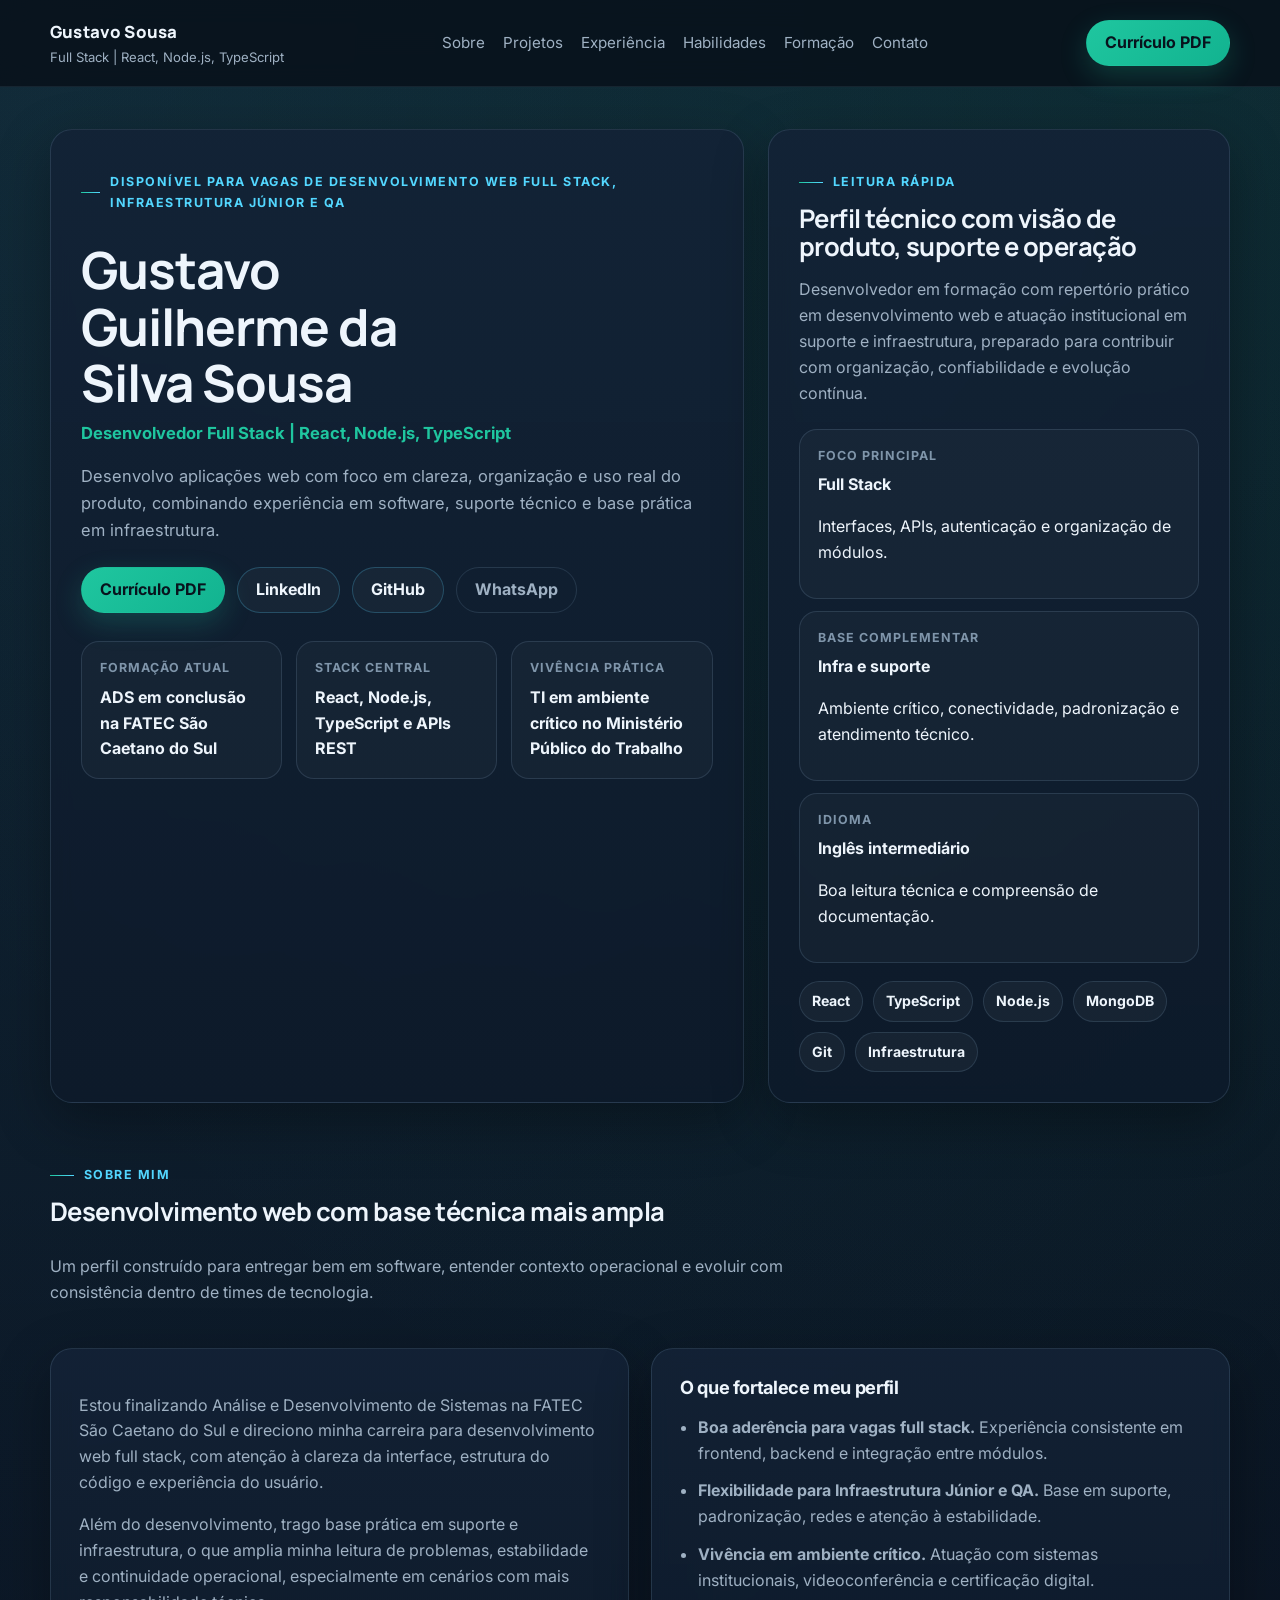
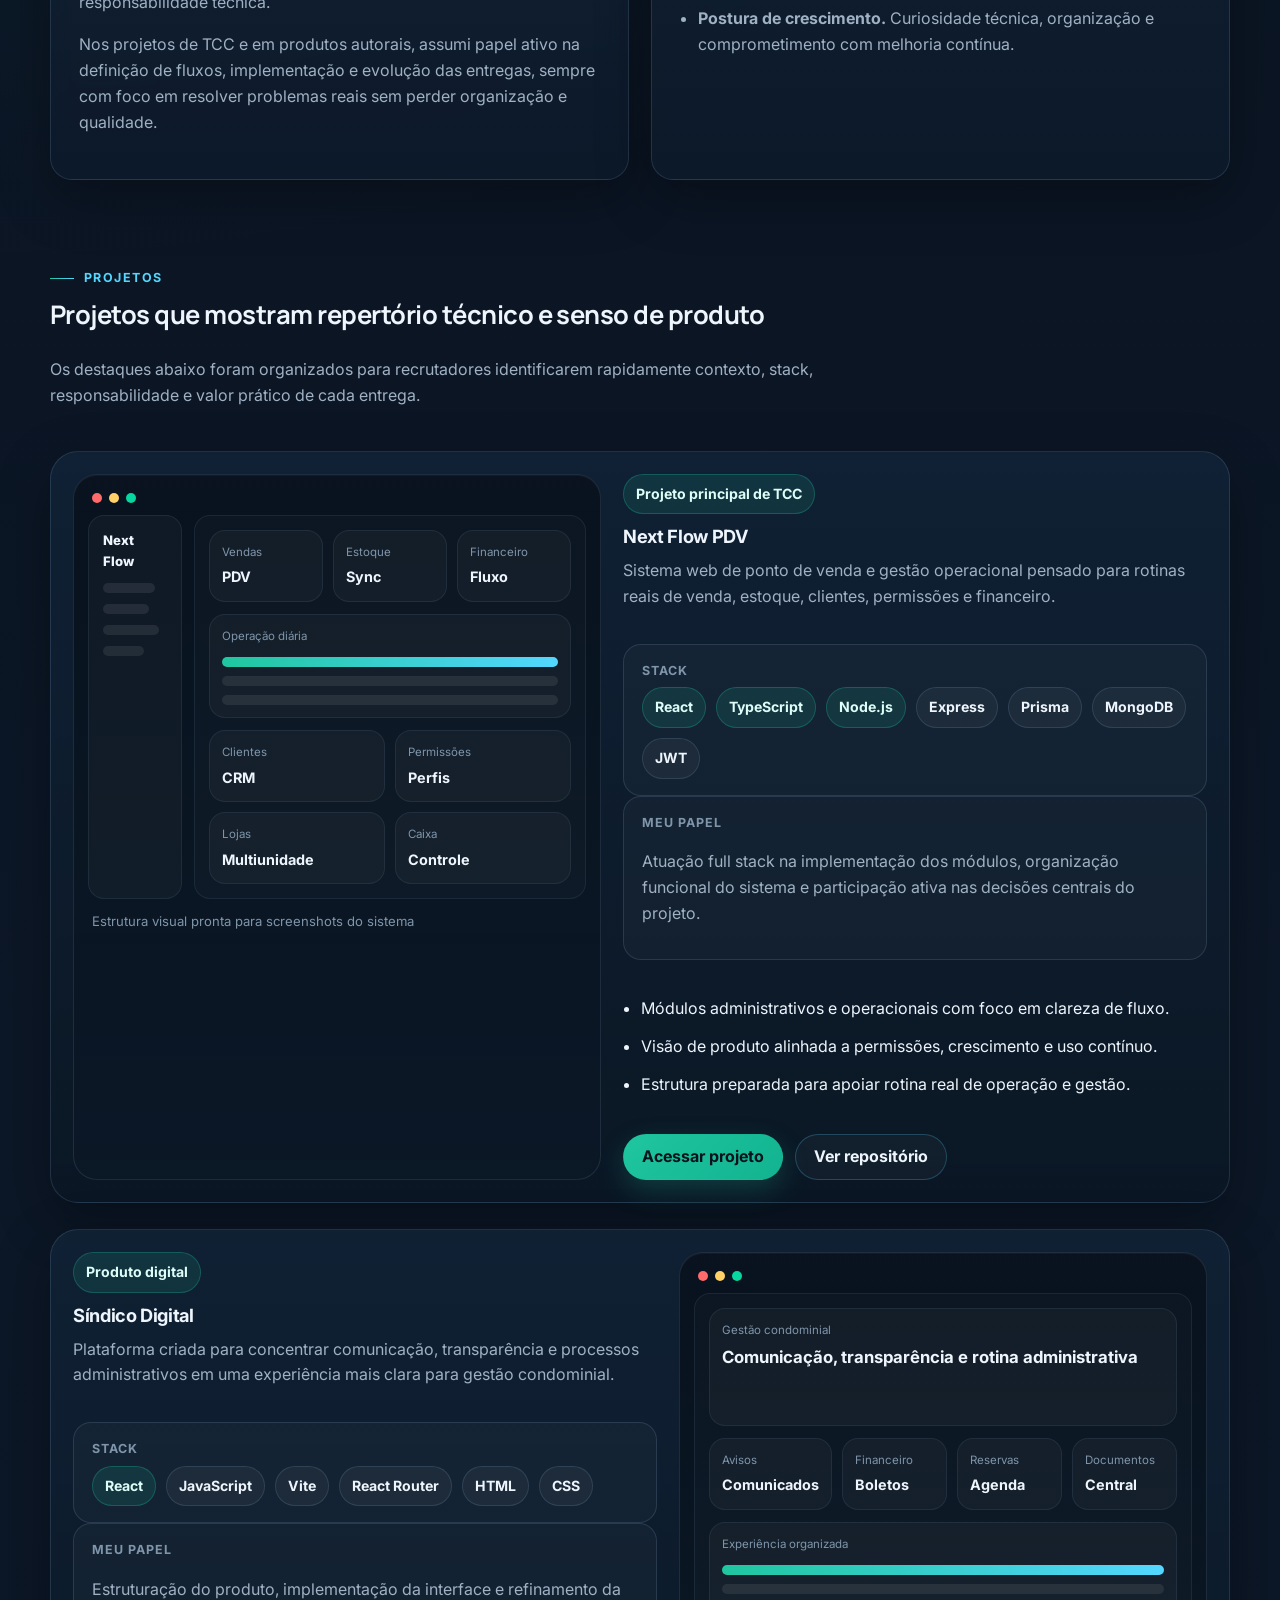
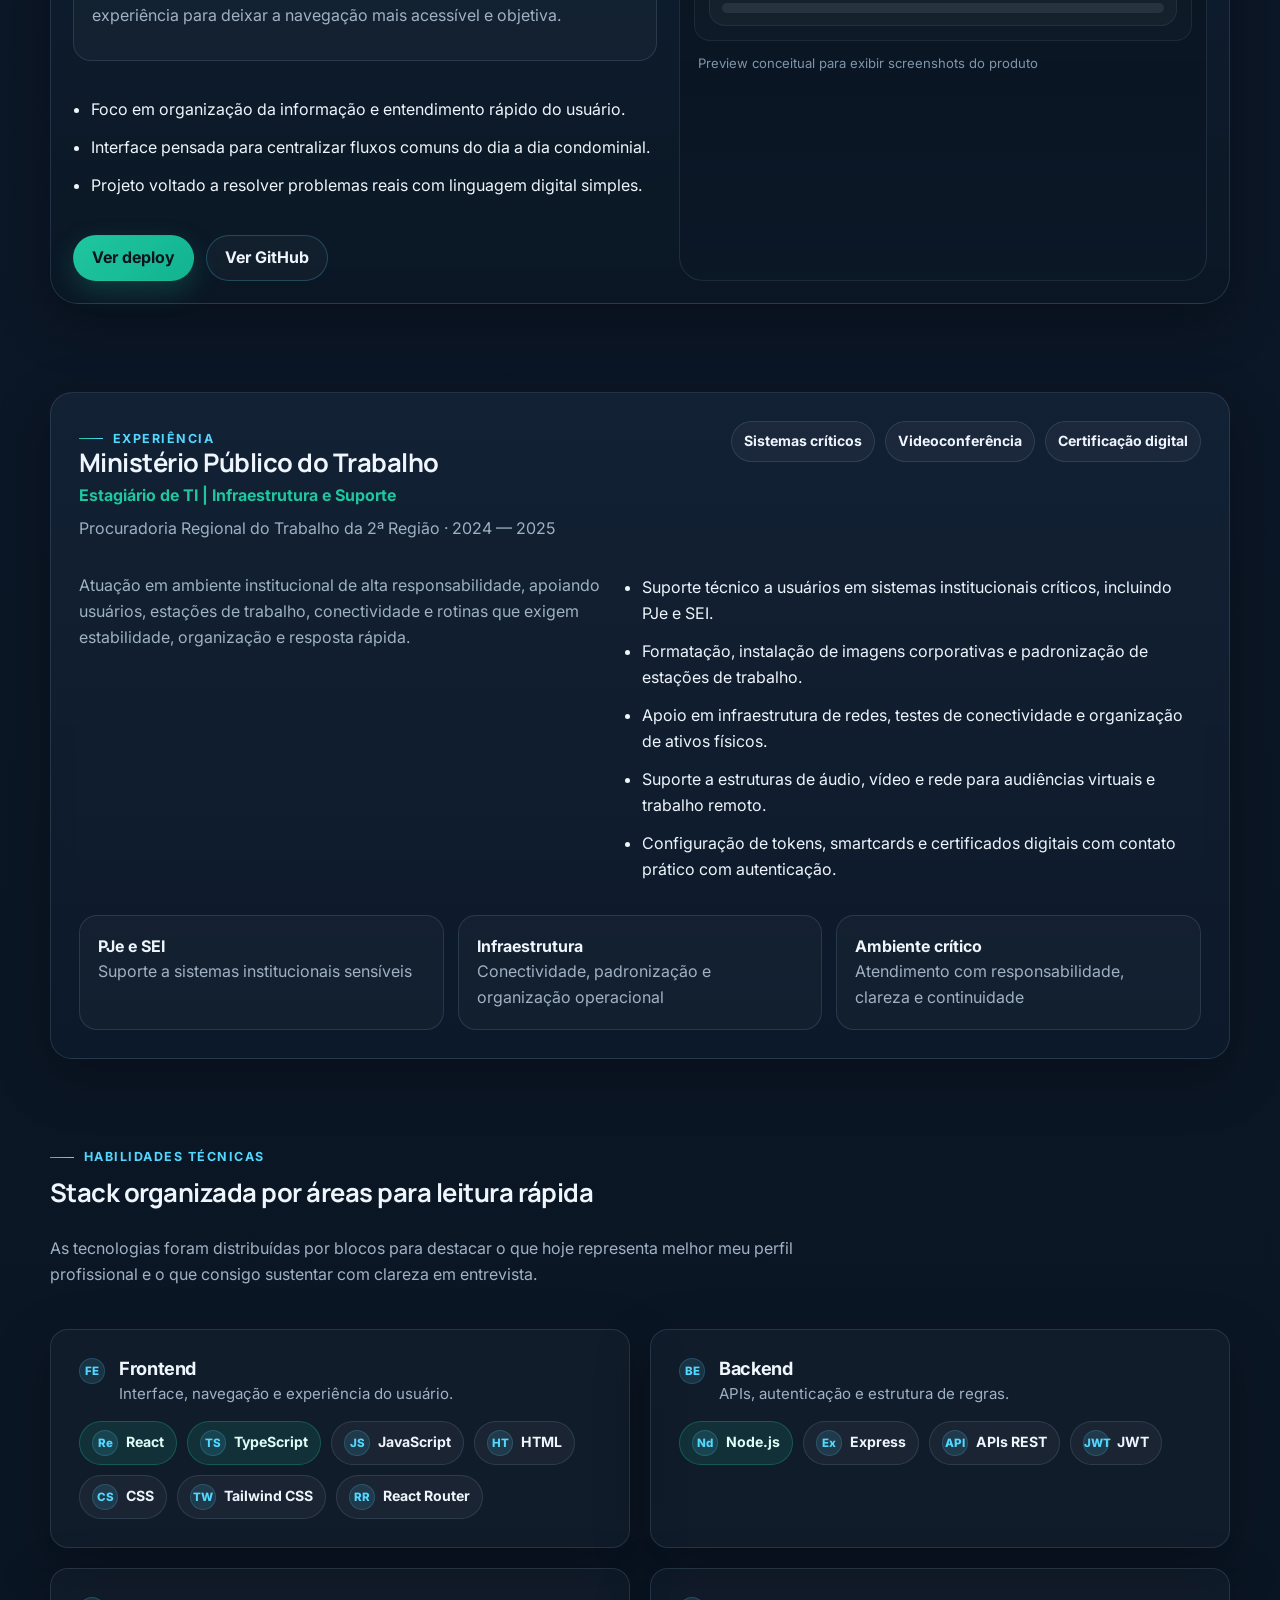
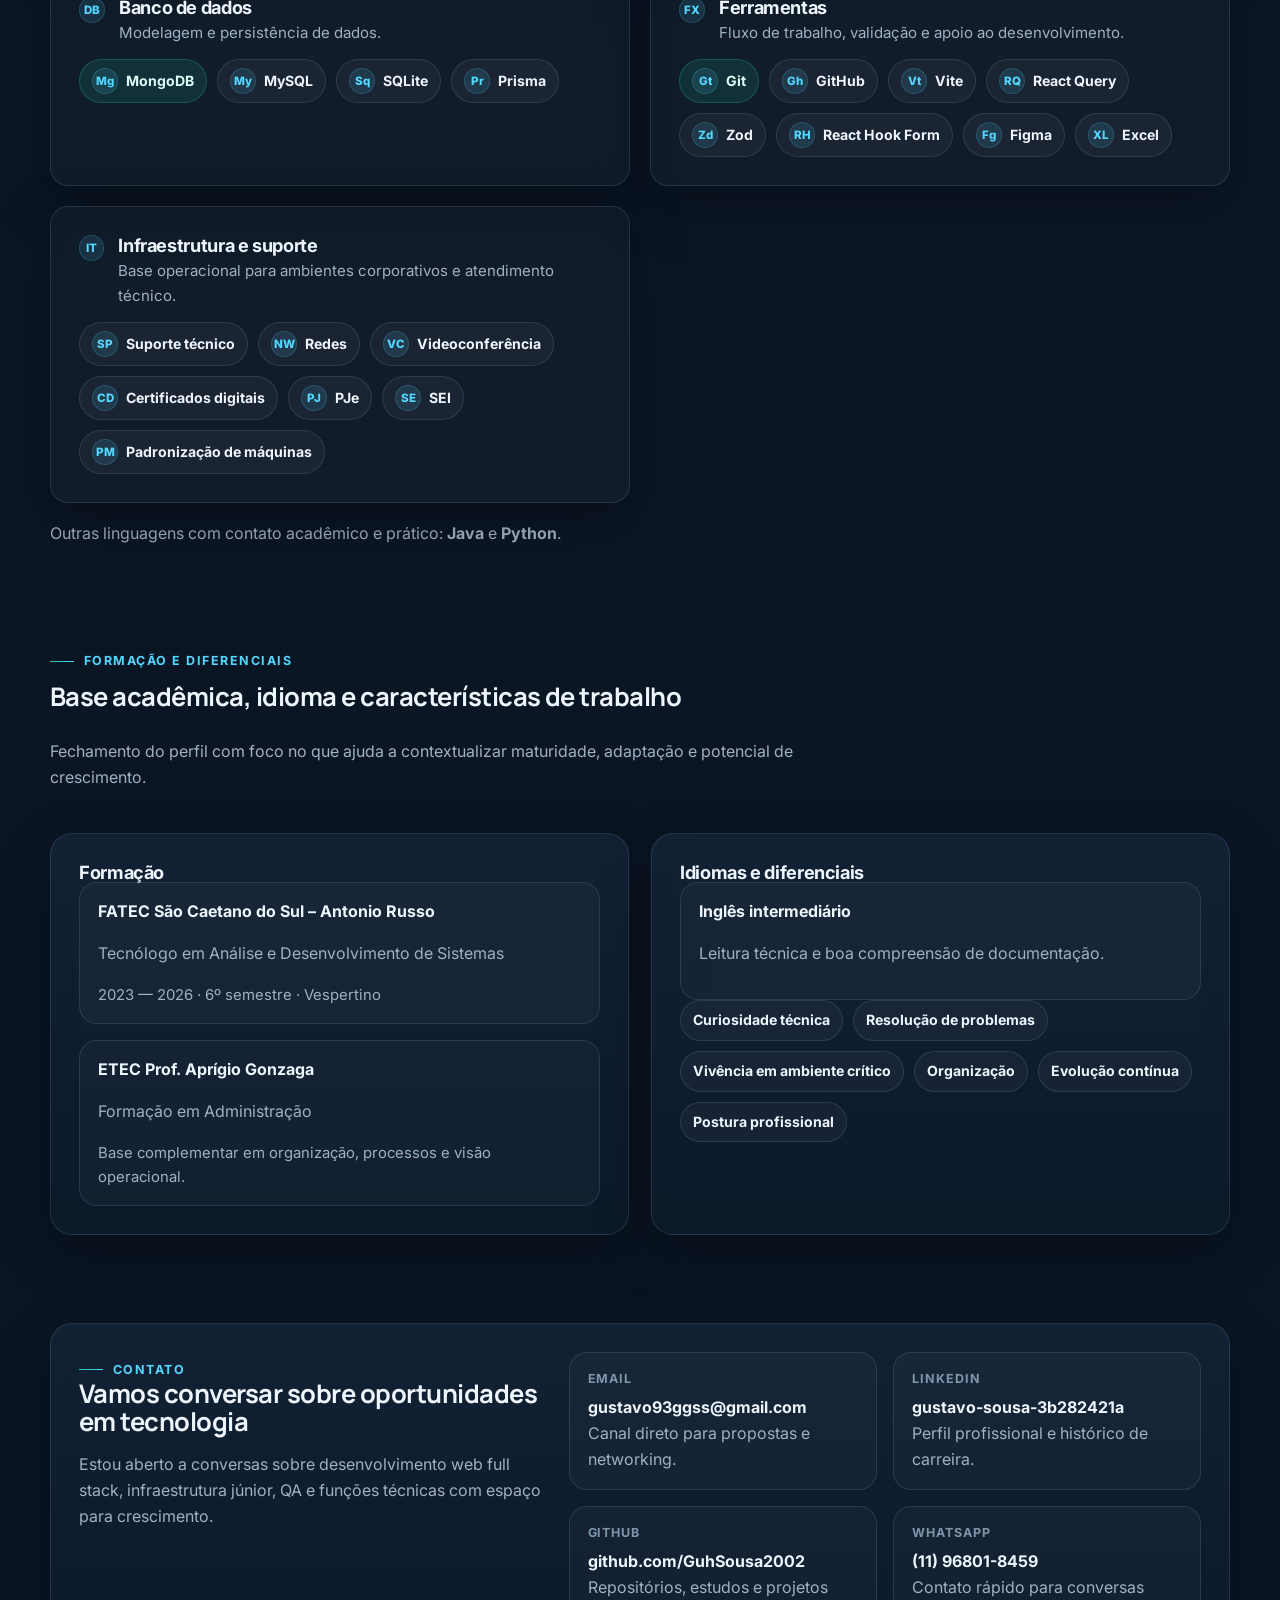
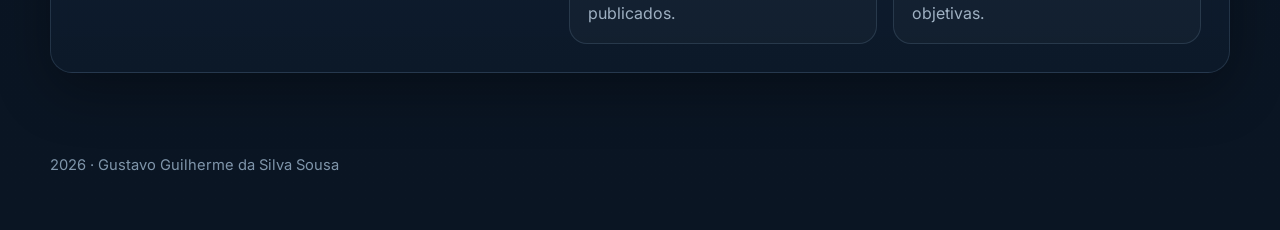
==== index.html @ a07376a4 "feat: adiciona portfolio completo e curriculo para deploy no Vercel" ====
<!DOCTYPE html>
<html lang="pt-BR">
  <head>
    <meta charset="UTF-8" />
    <meta name="viewport" content="width=device-width, initial-scale=1.0" />
    <title>Gustavo Guilherme da Silva Sousa | Portfólio profissional</title>
    <meta
      name="description"
      content="Portfólio profissional de Gustavo Guilherme da Silva Sousa, Desenvolvedor Full Stack com foco em React, Node.js e TypeScript."
    />
    <meta name="theme-color" content="#0b1826" />
    <link rel="preconnect" href="https://fonts.googleapis.com" />
    <link rel="preconnect" href="https://fonts.gstatic.com" crossorigin />
    <link
      href="https://fonts.googleapis.com/css2?family=Inter:wght@400;500;600;700;800&family=Manrope:wght@700;800&display=swap"
      rel="stylesheet"
    />
    <style>

    :root {
      --bg: #0a1523;
      --bg-soft: #0e1d30;
      --panel: rgba(14, 29, 48, 0.86);
      --panel-2: rgba(18, 38, 61, 0.94);
      --line: rgba(148, 186, 214, 0.16);
      --line-strong: rgba(84, 214, 255, 0.24);
      --text: #eef5fc;
      --muted: #9fb1c3;
      --muted-2: #7f95aa;
      --accent: #1fc69f;
      --accent-2: #53d7ff;
      --accent-soft: rgba(31, 198, 159, 0.12);
      --accent-soft-2: rgba(83, 215, 255, 0.10);
      --danger-soft: rgba(255,255,255,0.04);
      --shadow: 0 18px 55px rgba(0,0,0,.32);
      --radius: 22px;
      --radius-sm: 16px;
      --max: 1180px;
      --header-h: 86px;
    }
    *{box-sizing:border-box}
    html{scroll-behavior:smooth}
    body{
      margin:0;
      font-family: Inter, system-ui, -apple-system, BlinkMacSystemFont, "Segoe UI", sans-serif;
      background:
        radial-gradient(circle at top left, rgba(83, 215, 255, 0.11), transparent 28%),
        radial-gradient(circle at top right, rgba(31, 198, 159, 0.11), transparent 24%),
        linear-gradient(180deg, #09121e 0%, #0c1727 40%, #0a1523 100%);
      color:var(--text);
      line-height:1.62;
      -webkit-font-smoothing:antialiased;
      text-rendering:optimizeLegibility;
    }
    img{max-width:100%;display:block}
    a{color:inherit;text-decoration:none}
    button{font:inherit}
    .container{width:min(calc(100% - 40px), var(--max));margin-inline:auto}
    .panel{
      background:linear-gradient(180deg, rgba(19,34,54,.90), rgba(13,26,42,.92));
      border:1px solid var(--line);
      border-radius:var(--radius);
      box-shadow:var(--shadow);
      backdrop-filter: blur(10px);
    }
    .site-header{
      position:sticky;top:0;z-index:40;
      background:rgba(7,14,23,.76);
      border-bottom:1px solid rgba(148,186,214,.10);
      backdrop-filter: blur(12px);
    }
    .site-header__inner{
      min-height:var(--header-h);
      display:flex;align-items:center;justify-content:space-between;gap:22px;
    }
    .brand{display:flex;flex-direction:column;gap:2px;min-width:0}
    .brand__name{font-family:Manrope,Inter,sans-serif;font-size:1.05rem;font-weight:800;letter-spacing:.01em}
    .brand__role{font-size:.82rem;color:var(--muted)}
    .site-nav{display:flex;align-items:center;gap:18px;flex-wrap:wrap;justify-content:center}
    .site-nav a{font-size:.95rem;color:var(--muted);position:relative}
    .site-nav a:hover,.site-nav a.is-active{color:var(--text)}
    .site-nav a::after{content:"";position:absolute;left:0;bottom:-6px;width:100%;height:2px;background:linear-gradient(90deg,var(--accent),var(--accent-2));transform:scaleX(0);transform-origin:left;transition:transform .22s ease}
    .site-nav a:hover::after,.site-nav a.is-active::after{transform:scaleX(1)}
    .header-cta,.button{
      display:inline-flex;align-items:center;justify-content:center;gap:10px;
      min-height:46px;padding:0 18px;border-radius:999px;border:1px solid transparent;
      font-weight:700;transition:transform .18s ease, box-shadow .18s ease, border-color .18s ease, background .18s ease;
      cursor:pointer
    }
    .header-cta,.button--primary{
      background:linear-gradient(135deg,var(--accent), #12b390);
      color:#08131d;
      box-shadow:0 10px 28px rgba(31,198,159,.22);
    }
    .button--secondary{
      background:rgba(255,255,255,.03);
      color:var(--text);
      border-color:var(--line-strong);
    }
    .button--ghost{
      background:transparent;
      color:var(--muted);
      border-color:var(--line);
    }
    .header-cta:hover,.button:hover{transform:translateY(-1px)}
    .hero{padding:42px 0 18px}
    .hero__layout{display:grid;grid-template-columns:minmax(0,1.2fr) minmax(320px,.8fr);gap:24px;align-items:stretch}
    .hero__content,.hero__panel>.panel{padding:30px}
    .eyebrow,.section-kicker{
      display:inline-flex;align-items:center;gap:10px;
      color:var(--accent-2);font-size:.78rem;font-weight:700;text-transform:uppercase;letter-spacing:.12em;
    }
    .eyebrow::before,.section-kicker::before{content:"";width:24px;height:1px;background:linear-gradient(90deg,var(--accent),var(--accent-2))}
    h1,h2,h3{margin:0;line-height:1.1;letter-spacing:-.02em}
    h1{margin-top:16px;font-family:Manrope,Inter,sans-serif;font-size:clamp(2.1rem,4vw,4rem);max-width:11ch}
    h2{font-family:Manrope,Inter,sans-serif;font-size:clamp(1.5rem,2vw,2.45rem)}
    h3{font-size:1.14rem}
    .hero__role{margin:10px 0 0;font-size:1.04rem;color:var(--accent);font-weight:700}
    .hero__lead,.hero__panel-copy,.section-heading p,.skills-note,.contact-card__content p,.project-card__head p,.project-facts p,.experience-card__summary,.overview-grid p,.feature-list li,.metric-tile span,.education-item p,.language-box p,.contact-link__note{color:var(--muted)}
    .hero__lead{margin:16px 0 0;max-width:62ch;font-size:1.03rem}
    .hero__actions{display:flex;flex-wrap:wrap;gap:12px;margin-top:24px}
    .hero__signals{list-style:none;padding:0;margin:28px 0 0;display:grid;grid-template-columns:repeat(3,minmax(0,1fr));gap:14px}
    .hero__signals li,.fact-card,.metric-tile,.skill-card,.contact-link,.project-facts article,.education-item,.language-box{
      background:rgba(255,255,255,.028);
      border:1px solid var(--line);
      border-radius:18px;
      padding:16px 18px;
    }
    .hero__signals span,.fact-card__label,.project-facts__label,.contact-link__label{display:block;font-size:.78rem;color:var(--muted-2);text-transform:uppercase;letter-spacing:.08em;font-weight:700;margin-bottom:6px}
    .hero__signals strong,.fact-card strong,.metric-tile strong,.contact-link strong{display:block;font-size:1rem}
    .fact-grid{display:grid;grid-template-columns:1fr;gap:12px;margin-top:22px}
    .focus-chips,.stack-row,.traits,.tech-list,.experience-badges{display:flex;flex-wrap:wrap;gap:10px}
    .focus-chips{margin-top:18px}
    .focus-chip,.stack-pill,.tech-chip,.soft-badge,.trait-chip,.project-badge{
      display:inline-flex;align-items:center;gap:8px;padding:8px 12px;border-radius:999px;font-size:.88rem;font-weight:700;
      border:1px solid var(--line);
      background:rgba(255,255,255,.04)
    }
    .focus-chip,.soft-badge,.trait-chip{color:var(--text)}
    .stack-pill--strong,.tech-chip--primary,.project-badge{background:var(--accent-soft);border-color:rgba(31,198,159,.28);color:#dffdf7}
    .project-badge{display:inline-flex;margin-bottom:12px}
    .tech-chip__icon,.skill-card__icon{
      display:inline-grid;place-items:center;width:26px;height:26px;border-radius:50%;font-size:.72rem;font-weight:800;
      background:rgba(83,215,255,.12);color:var(--accent-2);border:1px solid rgba(83,215,255,.18)
    }
    .skill-card__header{display:flex;align-items:flex-start;gap:14px;margin-bottom:14px}
    .skill-card__header p{margin:4px 0 0;color:var(--muted);font-size:.94rem}
    .section{padding:44px 0}
    .section-heading{display:grid;gap:12px;max-width:820px;margin-bottom:26px}
    .overview-grid,.credentials-grid{display:grid;grid-template-columns:repeat(2,minmax(0,1fr));gap:22px}
    .overview-grid .panel,.credentials-grid .panel,.contact-card,.experience-card,.skill-card{padding:28px}
    .feature-list,.project-highlights,.experience-list{margin:18px 0 0;padding-left:18px;color:var(--text)}
    .feature-list li,.project-highlights li,.experience-list li{margin-bottom:12px}
    .projects-list{display:grid;gap:26px}
    .project-card{
      display:grid;grid-template-columns:minmax(330px,.95fr) minmax(0,1.05fr);
      gap:22px;align-items:stretch;padding:22px;border-radius:28px;
      background:linear-gradient(180deg, rgba(17,34,54,.92), rgba(11,23,37,.96));
      border:1px solid var(--line);box-shadow:var(--shadow)
    }
    .project-card--reverse{grid-template-columns:minmax(0,1.05fr) minmax(330px,.95fr)}
    .project-card--reverse .project-card__media{order:2}
    .project-card--reverse .project-card__body{order:1}
    .project-card__body{display:flex;flex-direction:column;gap:18px;justify-content:center}
    .project-card__head p{margin-top:12px}
    .project-actions{display:flex;flex-wrap:wrap;gap:12px;margin-top:6px}
    .project-card__media{display:flex}
    .ui-preview{
      width:100%;border-radius:24px;padding:14px;background:linear-gradient(180deg, rgba(9,18,30,.94), rgba(11,24,38,.98));
      border:1px solid rgba(148,186,214,.14);box-shadow:inset 0 1px 0 rgba(255,255,255,.04)
    }
    .ui-preview__chrome{display:flex;gap:7px;padding:4px 0 12px 4px}
    .ui-preview__chrome span{width:10px;height:10px;border-radius:50%;background:rgba(255,255,255,.18)}
    .ui-preview__chrome span:nth-child(1){background:#ff6b6b}.ui-preview__chrome span:nth-child(2){background:#ffd166}.ui-preview__chrome span:nth-child(3){background:#06d6a0}
    .ui-preview__canvas{display:grid;grid-template-columns:94px 1fr;gap:12px;min-height:340px}
    .ui-preview__canvas--single{grid-template-columns:1fr}
    .ui-preview__sidebar,.ui-preview__screen,.ui-preview__panel,.ui-preview__module,.ui-preview__metric{
      border-radius:16px;border:1px solid rgba(148,186,214,.10)
    }
    .ui-preview__sidebar{padding:14px;background:rgba(255,255,255,.03);display:flex;flex-direction:column;gap:11px}
    .ui-preview__brand{font-size:.82rem;font-weight:800;color:var(--text)}
    .ui-preview__navline,.ui-preview__bar{height:10px;border-radius:999px;background:rgba(255,255,255,.08)}
    .ui-preview__navline:nth-child(2){width:82%}.ui-preview__navline:nth-child(3){width:72%}.ui-preview__navline:nth-child(4){width:88%}.ui-preview__navline:nth-child(5){width:64%}
    .ui-preview__screen{padding:14px;background:rgba(255,255,255,.02);display:grid;gap:12px}
    .ui-preview__stats,.ui-preview__modules{display:grid;grid-template-columns:repeat(3,1fr);gap:10px}
    .ui-preview__modules{grid-template-columns:repeat(2,1fr)}
    .ui-preview__modules--wide{grid-template-columns:repeat(4,1fr)}
    .ui-preview__metric,.ui-preview__module,.ui-preview__panel{background:rgba(255,255,255,.03);padding:12px}
    .ui-preview__metric span,.ui-preview__module span,.ui-preview__eyebrow{font-size:.72rem;color:var(--muted-2);display:block}
    .ui-preview__metric strong,.ui-preview__module strong{display:block;margin-top:4px;font-size:.9rem}
    .ui-preview__panel--hero{display:grid;gap:8px;align-content:flex-start;min-height:118px}
    .ui-preview__headline{font-size:1.05rem;line-height:1.25}
    .ui-preview__bars{display:grid;gap:9px;margin-top:12px}
    .ui-preview__bar--accent{width:88%;background:linear-gradient(90deg,var(--accent),var(--accent-2))}
    .ui-preview__bar--medium{width:70%}
    .ui-preview__bar{width:100%}
    .ui-preview__caption{margin:12px 4px 2px;color:var(--muted-2);font-size:.82rem}
    .experience-card__top{display:flex;align-items:flex-start;justify-content:space-between;gap:16px;margin-bottom:16px}
    .experience-card__role{margin:.4rem 0 0;font-weight:700;color:var(--accent)}
    .experience-card__meta{margin:.4rem 0 0;color:var(--muted)}
    .experience-card__body{display:grid;grid-template-columns:.95fr 1.05fr;gap:22px;align-items:start}
    .experience-metrics{display:grid;grid-template-columns:repeat(3,1fr);gap:14px;margin-top:20px}
    .metric-tile{padding:18px}
    .skills-grid{display:grid;grid-template-columns:repeat(2,minmax(0,1fr));gap:20px}
    .tech-list{align-items:flex-start}
    .skills-note{margin-top:18px}
    .education-item + .education-item{margin-top:16px}
    .education-item span{display:block;margin-top:6px;color:var(--muted);font-size:.93rem}
    .contact-card{display:grid;grid-template-columns:.85fr 1.15fr;gap:22px;align-items:stretch}
    .contact-grid{display:grid;grid-template-columns:repeat(2,minmax(0,1fr));gap:16px}
    .contact-link:hover{border-color:var(--line-strong);transform:translateY(-1px)}
    .contact-link{transition:transform .18s ease,border-color .18s ease}
    .site-footer{padding:22px 0 38px;color:var(--muted-2);font-size:.92rem}
    [data-reveal]{opacity:0;transform:translateY(16px);transition:opacity .5s ease, transform .5s ease}
    [data-reveal].is-visible{opacity:1;transform:none}
    @media (max-width: 1080px){
      .hero__layout,.project-card,.project-card--reverse,.experience-card__body,.contact-card,.overview-grid,.credentials-grid,.skills-grid{grid-template-columns:1fr}
      .project-card--reverse .project-card__media,.project-card--reverse .project-card__body{order:initial}
      .experience-metrics,.hero__signals,.contact-grid{grid-template-columns:1fr}
      .ui-preview__modules--wide{grid-template-columns:repeat(2,1fr)}
    }
    @media (max-width: 820px){
      .site-header__inner{padding:16px 0;align-items:flex-start;flex-direction:column}
      .site-nav{overflow:auto;white-space:nowrap;width:100%;justify-content:flex-start;padding-bottom:2px}
      .header-cta{width:100%}
      .hero__signals{grid-template-columns:1fr}
      .ui-preview__canvas{grid-template-columns:1fr}
      .ui-preview__sidebar{display:none}
      .ui-preview__stats{grid-template-columns:1fr}
      .ui-preview__modules{grid-template-columns:1fr 1fr}
      .project-card,.overview-grid .panel,.credentials-grid .panel,.contact-card,.experience-card,.skill-card,.hero__content,.hero__panel>.panel{padding:22px}
    }
    @media (max-width: 560px){
      .container{width:min(calc(100% - 28px), var(--max))}
      .button,.header-cta{width:100%}
      .hero__actions,.project-actions{display:grid;grid-template-columns:1fr}
      .contact-grid,.skills-grid,.overview-grid,.credentials-grid,.experience-metrics{grid-template-columns:1fr}
      .ui-preview__modules,.ui-preview__modules--wide{grid-template-columns:1fr}
      .hero__signals li,.fact-card,.metric-tile,.skill-card,.contact-link,.project-facts article,.education-item,.language-box{padding:14px}
    }

    </style>
</head>
  <body>
    <header class="site-header" id="topo">
      <div class="container site-header__inner">
        <a class="brand" href="#topo" aria-label="Voltar ao topo do portfólio">
          <span class="brand__name">Gustavo Sousa</span>
          <span class="brand__role">Full Stack | React, Node.js, TypeScript</span>
        </a>

        <nav class="site-nav" aria-label="Seções principais">
          <a href="#sobre">Sobre</a>
          <a href="#projetos">Projetos</a>
          <a href="#experiencia">Experiência</a>
          <a href="#habilidades">Habilidades</a>
          <a href="#formacao">Formação</a>
          <a href="#contato">Contato</a>
        </nav>

        <a
          class="header-cta"
          href="./curriculo-gustavo.pdf"
          target="_blank"
          rel="noreferrer"
        >
          Currículo PDF
        </a>
      </div>
    </header>

    <main>
      <section class="hero" id="inicio" data-section>
        <div class="container hero__layout">
          <article class="hero__content panel" data-reveal>
            <p class="eyebrow">
              Disponível para vagas de Desenvolvimento Web Full Stack, Infraestrutura Júnior e QA
            </p>
            <h1>Gustavo Guilherme da Silva Sousa</h1>
            <p class="hero__role">Desenvolvedor Full Stack | React, Node.js, TypeScript</p>
            <p class="hero__lead">
              Desenvolvo aplicações web com foco em clareza, organização e uso real do produto,
              combinando experiência em software, suporte técnico e base prática em infraestrutura.
            </p>

            <div class="hero__actions">
              <a
                class="button button--primary"
                href="./curriculo-gustavo.pdf"
                target="_blank"
                rel="noreferrer"
              >
                Currículo PDF
              </a>
              <a
                class="button button--secondary"
                href="https://www.linkedin.com/in/gustavo-sousa-3b282421a/"
                target="_blank"
                rel="noreferrer"
              >
                LinkedIn
              </a>
              <a
                class="button button--secondary"
                href="https://github.com/GuhSousa2002"
                target="_blank"
                rel="noreferrer"
              >
                GitHub
              </a>
              <a
                class="button button--ghost"
                href="https://wa.me/5511968018459"
                target="_blank"
                rel="noreferrer"
              >
                WhatsApp
              </a>
            </div>

            <ul class="hero__signals">
              <li>
                <span>Formação atual</span>
                <strong>ADS em conclusão na FATEC São Caetano do Sul</strong>
              </li>
              <li>
                <span>Stack central</span>
                <strong>React, Node.js, TypeScript e APIs REST</strong>
              </li>
              <li>
                <span>Vivência prática</span>
                <strong>TI em ambiente crítico no Ministério Público do Trabalho</strong>
              </li>
            </ul>
          </article>

          <aside class="hero__panel" data-reveal>
            <article class="panel">
              <p class="section-kicker">Leitura rápida</p>
              <h2>Perfil técnico com visão de produto, suporte e operação</h2>
              <p class="hero__panel-copy">
                Desenvolvedor em formação com repertório prático em desenvolvimento web e atuação
                institucional em suporte e infraestrutura, preparado para contribuir com organização,
                confiabilidade e evolução contínua.
              </p>

              <div class="fact-grid">
                <article class="fact-card">
                  <span class="fact-card__label">Foco principal</span>
                  <strong>Full Stack</strong>
                  <p>Interfaces, APIs, autenticação e organização de módulos.</p>
                </article>
                <article class="fact-card">
                  <span class="fact-card__label">Base complementar</span>
                  <strong>Infra e suporte</strong>
                  <p>Ambiente crítico, conectividade, padronização e atendimento técnico.</p>
                </article>
                <article class="fact-card">
                  <span class="fact-card__label">Idioma</span>
                  <strong>Inglês intermediário</strong>
                  <p>Boa leitura técnica e compreensão de documentação.</p>
                </article>
              </div>

              <div class="focus-chips">
                <span class="focus-chip">React</span>
                <span class="focus-chip">TypeScript</span>
                <span class="focus-chip">Node.js</span>
                <span class="focus-chip">MongoDB</span>
                <span class="focus-chip">Git</span>
                <span class="focus-chip">Infraestrutura</span>
              </div>
            </article>
          </aside>
        </div>
      </section>

      <section class="section" id="sobre" data-section>
        <div class="container">
          <header class="section-heading" data-reveal>
            <span class="section-kicker">Sobre mim</span>
            <h2>Desenvolvimento web com base técnica mais ampla</h2>
            <p>
              Um perfil construído para entregar bem em software, entender contexto operacional e
              evoluir com consistência dentro de times de tecnologia.
            </p>
          </header>

          <div class="overview-grid">
            <article class="panel" data-reveal>
              <p>
                Estou finalizando Análise e Desenvolvimento de Sistemas na FATEC São Caetano do Sul
                e direciono minha carreira para desenvolvimento web full stack, com atenção à
                clareza da interface, estrutura do código e experiência do usuário.
              </p>
              <p>
                Além do desenvolvimento, trago base prática em suporte e infraestrutura, o que
                amplia minha leitura de problemas, estabilidade e continuidade operacional,
                especialmente em cenários com mais responsabilidade técnica.
              </p>
              <p>
                Nos projetos de TCC e em produtos autorais, assumi papel ativo na definição de
                fluxos, implementação e evolução das entregas, sempre com foco em resolver problemas
                reais sem perder organização e qualidade.
              </p>
            </article>

            <article class="panel" data-reveal>
              <h3>O que fortalece meu perfil</h3>
              <ul class="feature-list">
                <li>
                  <strong>Boa aderência para vagas full stack.</strong>
                  Experiência consistente em frontend, backend e integração entre módulos.
                </li>
                <li>
                  <strong>Flexibilidade para Infraestrutura Júnior e QA.</strong>
                  Base em suporte, padronização, redes e atenção à estabilidade.
                </li>
                <li>
                  <strong>Vivência em ambiente crítico.</strong>
                  Atuação com sistemas institucionais, videoconferência e certificação digital.
                </li>
                <li>
                  <strong>Postura de crescimento.</strong>
                  Curiosidade técnica, organização e comprometimento com melhoria contínua.
                </li>
              </ul>
            </article>
          </div>
        </div>
      </section>

      <section class="section" id="projetos" data-section>
        <div class="container">
          <header class="section-heading" data-reveal>
            <span class="section-kicker">Projetos</span>
            <h2>Projetos que mostram repertório técnico e senso de produto</h2>
            <p>
              Os destaques abaixo foram organizados para recrutadores identificarem rapidamente
              contexto, stack, responsabilidade e valor prático de cada entrega.
            </p>
          </header>

          <div class="projects-list">
            <article class="project-card" data-reveal>
              <div class="project-card__media">
                <div class="ui-preview ui-preview--pdv" aria-hidden="true">
                  <div class="ui-preview__chrome">
                    <span></span>
                    <span></span>
                    <span></span>
                  </div>
                  <div class="ui-preview__canvas">
                    <div class="ui-preview__sidebar">
                      <div class="ui-preview__brand">Next Flow</div>
                      <div class="ui-preview__navline"></div>
                      <div class="ui-preview__navline"></div>
                      <div class="ui-preview__navline"></div>
                      <div class="ui-preview__navline"></div>
                    </div>

                    <div class="ui-preview__screen">
                      <div class="ui-preview__stats">
                        <article class="ui-preview__metric">
                          <span>Vendas</span>
                          <strong>PDV</strong>
                        </article>
                        <article class="ui-preview__metric">
                          <span>Estoque</span>
                          <strong>Sync</strong>
                        </article>
                        <article class="ui-preview__metric">
                          <span>Financeiro</span>
                          <strong>Fluxo</strong>
                        </article>
                      </div>

                      <section class="ui-preview__panel">
                        <span class="ui-preview__eyebrow">Operação diária</span>
                        <div class="ui-preview__bars">
                          <div class="ui-preview__bar ui-preview__bar--accent"></div>
                          <div class="ui-preview__bar ui-preview__bar--medium"></div>
                          <div class="ui-preview__bar"></div>
                        </div>
                      </section>

                      <div class="ui-preview__modules">
                        <article class="ui-preview__module">
                          <span>Clientes</span>
                          <strong>CRM</strong>
                        </article>
                        <article class="ui-preview__module">
                          <span>Permissões</span>
                          <strong>Perfis</strong>
                        </article>
                        <article class="ui-preview__module">
                          <span>Lojas</span>
                          <strong>Multiunidade</strong>
                        </article>
                        <article class="ui-preview__module">
                          <span>Caixa</span>
                          <strong>Controle</strong>
                        </article>
                      </div>
                    </div>
                  </div>
                  <p class="ui-preview__caption">Estrutura visual pronta para screenshots do sistema</p>
                </div>
              </div>

              <div class="project-card__body">
                <div class="project-card__head">
                  <span class="project-badge">Projeto principal de TCC</span>
                  <h3>Next Flow PDV</h3>
                  <p>
                    Sistema web de ponto de venda e gestão operacional pensado para rotinas reais de
                    venda, estoque, clientes, permissões e financeiro.
                  </p>
                </div>

                <div class="project-facts">
                  <article>
                    <span class="project-facts__label">Stack</span>
                    <div class="stack-row">
                      <span class="stack-pill stack-pill--strong">React</span>
                      <span class="stack-pill stack-pill--strong">TypeScript</span>
                      <span class="stack-pill stack-pill--strong">Node.js</span>
                      <span class="stack-pill">Express</span>
                      <span class="stack-pill">Prisma</span>
                      <span class="stack-pill">MongoDB</span>
                      <span class="stack-pill">JWT</span>
                    </div>
                  </article>

                  <article>
                    <span class="project-facts__label">Meu papel</span>
                    <p>
                      Atuação full stack na implementação dos módulos, organização funcional do
                      sistema e participação ativa nas decisões centrais do projeto.
                    </p>
                  </article>
                </div>

                <ul class="project-highlights">
                  <li>Módulos administrativos e operacionais com foco em clareza de fluxo.</li>
                  <li>Visão de produto alinhada a permissões, crescimento e uso contínuo.</li>
                  <li>Estrutura preparada para apoiar rotina real de operação e gestão.</li>
                </ul>

                <div class="project-actions">
                  <a
                    class="button button--primary"
                    href="https://nextflowpdv.com.br/auth/login"
                    target="_blank"
                    rel="noreferrer"
                  >
                    Acessar projeto
                  </a>
                  <a
                    class="button button--secondary"
                    href="https://github.com/thiagoSEP121914/black_flow_pdv"
                    target="_blank"
                    rel="noreferrer"
                  >
                    Ver repositório
                  </a>
                </div>
              </div>
            </article>

            <article class="project-card project-card--reverse" data-reveal>
              <div class="project-card__media">
                <div class="ui-preview ui-preview--sindico" aria-hidden="true">
                  <div class="ui-preview__chrome">
                    <span></span>
                    <span></span>
                    <span></span>
                  </div>
                  <div class="ui-preview__canvas ui-preview__canvas--single">
                    <div class="ui-preview__screen">
                      <section class="ui-preview__panel ui-preview__panel--hero">
                        <span class="ui-preview__eyebrow">Gestão condominial</span>
                        <strong class="ui-preview__headline">Comunicação, transparência e rotina administrativa</strong>
                      </section>

                      <div class="ui-preview__modules ui-preview__modules--wide">
                        <article class="ui-preview__module">
                          <span>Avisos</span>
                          <strong>Comunicados</strong>
                        </article>
                        <article class="ui-preview__module">
                          <span>Financeiro</span>
                          <strong>Boletos</strong>
                        </article>
                        <article class="ui-preview__module">
                          <span>Reservas</span>
                          <strong>Agenda</strong>
                        </article>
                        <article class="ui-preview__module">
                          <span>Documentos</span>
                          <strong>Central</strong>
                        </article>
                      </div>

                      <section class="ui-preview__panel">
                        <span class="ui-preview__eyebrow">Experiência organizada</span>
                        <div class="ui-preview__bars">
                          <div class="ui-preview__bar ui-preview__bar--accent"></div>
                          <div class="ui-preview__bar ui-preview__bar--medium"></div>
                          <div class="ui-preview__bar"></div>
                        </div>
                      </section>
                    </div>
                  </div>
                  <p class="ui-preview__caption">Preview conceitual para exibir screenshots do produto</p>
                </div>
              </div>

              <div class="project-card__body">
                <div class="project-card__head">
                  <span class="project-badge">Produto digital</span>
                  <h3>Síndico Digital</h3>
                  <p>
                    Plataforma criada para concentrar comunicação, transparência e processos
                    administrativos em uma experiência mais clara para gestão condominial.
                  </p>
                </div>

                <div class="project-facts">
                  <article>
                    <span class="project-facts__label">Stack</span>
                    <div class="stack-row">
                      <span class="stack-pill stack-pill--strong">React</span>
                      <span class="stack-pill">JavaScript</span>
                      <span class="stack-pill">Vite</span>
                      <span class="stack-pill">React Router</span>
                      <span class="stack-pill">HTML</span>
                      <span class="stack-pill">CSS</span>
                    </div>
                  </article>

                  <article>
                    <span class="project-facts__label">Meu papel</span>
                    <p>
                      Estruturação do produto, implementação da interface e refinamento da
                      experiência para deixar a navegação mais acessível e objetiva.
                    </p>
                  </article>
                </div>

                <ul class="project-highlights">
                  <li>Foco em organização da informação e entendimento rápido do usuário.</li>
                  <li>Interface pensada para centralizar fluxos comuns do dia a dia condominial.</li>
                  <li>Projeto voltado a resolver problemas reais com linguagem digital simples.</li>
                </ul>

                <div class="project-actions">
                  <a
                    class="button button--primary"
                    href="https://sidi-sindico-digital.vercel.app/"
                    target="_blank"
                    rel="noreferrer"
                  >
                    Ver deploy
                  </a>
                  <a
                    class="button button--secondary"
                    href="https://github.com/GuhSousa2002"
                    target="_blank"
                    rel="noreferrer"
                  >
                    Ver GitHub
                  </a>
                </div>
              </div>
            </article>
          </div>
        </div>
      </section>

      <section class="section" id="experiencia" data-section>
        <div class="container">
          <article class="experience-card panel" data-reveal>
            <div class="experience-card__top">
              <div>
                <span class="section-kicker">Experiência</span>
                <h2>Ministério Público do Trabalho</h2>
                <p class="experience-card__role">Estagiário de TI | Infraestrutura e Suporte</p>
                <p class="experience-card__meta">
                  Procuradoria Regional do Trabalho da 2ª Região · 2024 — 2025
                </p>
              </div>

              <div class="experience-badges">
                <span class="soft-badge">Sistemas críticos</span>
                <span class="soft-badge">Videoconferência</span>
                <span class="soft-badge">Certificação digital</span>
              </div>
            </div>

            <div class="experience-card__body">
              <p class="experience-card__summary">
                Atuação em ambiente institucional de alta responsabilidade, apoiando usuários,
                estações de trabalho, conectividade e rotinas que exigem estabilidade, organização e
                resposta rápida.
              </p>

              <ul class="experience-list">
                <li>Suporte técnico a usuários em sistemas institucionais críticos, incluindo PJe e SEI.</li>
                <li>Formatação, instalação de imagens corporativas e padronização de estações de trabalho.</li>
                <li>Apoio em infraestrutura de redes, testes de conectividade e organização de ativos físicos.</li>
                <li>Suporte a estruturas de áudio, vídeo e rede para audiências virtuais e trabalho remoto.</li>
                <li>Configuração de tokens, smartcards e certificados digitais com contato prático com autenticação.</li>
              </ul>
            </div>

            <div class="experience-metrics">
              <article class="metric-tile">
                <strong>PJe e SEI</strong>
                <span>Suporte a sistemas institucionais sensíveis</span>
              </article>
              <article class="metric-tile">
                <strong>Infraestrutura</strong>
                <span>Conectividade, padronização e organização operacional</span>
              </article>
              <article class="metric-tile">
                <strong>Ambiente crítico</strong>
                <span>Atendimento com responsabilidade, clareza e continuidade</span>
              </article>
            </div>
          </article>
        </div>
      </section>

      <section class="section" id="habilidades" data-section>
        <div class="container">
          <header class="section-heading" data-reveal>
            <span class="section-kicker">Habilidades técnicas</span>
            <h2>Stack organizada por áreas para leitura rápida</h2>
            <p>
              As tecnologias foram distribuídas por blocos para destacar o que hoje representa melhor
              meu perfil profissional e o que consigo sustentar com clareza em entrevista.
            </p>
          </header>

          <div class="skills-grid">
            <article class="skill-card panel" data-reveal>
              <div class="skill-card__header">
                <span class="skill-card__icon">FE</span>
                <div>
                  <h3>Frontend</h3>
                  <p>Interface, navegação e experiência do usuário.</p>
                </div>
              </div>
              <div class="tech-list">
                <span class="tech-chip tech-chip--primary"><span class="tech-chip__icon">Re</span>React</span>
                <span class="tech-chip tech-chip--primary"><span class="tech-chip__icon">TS</span>TypeScript</span>
                <span class="tech-chip"><span class="tech-chip__icon">JS</span>JavaScript</span>
                <span class="tech-chip"><span class="tech-chip__icon">HT</span>HTML</span>
                <span class="tech-chip"><span class="tech-chip__icon">CS</span>CSS</span>
                <span class="tech-chip"><span class="tech-chip__icon">TW</span>Tailwind CSS</span>
                <span class="tech-chip"><span class="tech-chip__icon">RR</span>React Router</span>
              </div>
            </article>

            <article class="skill-card panel" data-reveal>
              <div class="skill-card__header">
                <span class="skill-card__icon">BE</span>
                <div>
                  <h3>Backend</h3>
                  <p>APIs, autenticação e estrutura de regras.</p>
                </div>
              </div>
              <div class="tech-list">
                <span class="tech-chip tech-chip--primary"><span class="tech-chip__icon">Nd</span>Node.js</span>
                <span class="tech-chip"><span class="tech-chip__icon">Ex</span>Express</span>
                <span class="tech-chip"><span class="tech-chip__icon">API</span>APIs REST</span>
                <span class="tech-chip"><span class="tech-chip__icon">JWT</span>JWT</span>
              </div>
            </article>

            <article class="skill-card panel" data-reveal>
              <div class="skill-card__header">
                <span class="skill-card__icon">DB</span>
                <div>
                  <h3>Banco de dados</h3>
                  <p>Modelagem e persistência de dados.</p>
                </div>
              </div>
              <div class="tech-list">
                <span class="tech-chip tech-chip--primary"><span class="tech-chip__icon">Mg</span>MongoDB</span>
                <span class="tech-chip"><span class="tech-chip__icon">My</span>MySQL</span>
                <span class="tech-chip"><span class="tech-chip__icon">Sq</span>SQLite</span>
                <span class="tech-chip"><span class="tech-chip__icon">Pr</span>Prisma</span>
              </div>
            </article>

            <article class="skill-card panel" data-reveal>
              <div class="skill-card__header">
                <span class="skill-card__icon">FX</span>
                <div>
                  <h3>Ferramentas</h3>
                  <p>Fluxo de trabalho, validação e apoio ao desenvolvimento.</p>
                </div>
              </div>
              <div class="tech-list">
                <span class="tech-chip tech-chip--primary"><span class="tech-chip__icon">Gt</span>Git</span>
                <span class="tech-chip"><span class="tech-chip__icon">Gh</span>GitHub</span>
                <span class="tech-chip"><span class="tech-chip__icon">Vt</span>Vite</span>
                <span class="tech-chip"><span class="tech-chip__icon">RQ</span>React Query</span>
                <span class="tech-chip"><span class="tech-chip__icon">Zd</span>Zod</span>
                <span class="tech-chip"><span class="tech-chip__icon">RH</span>React Hook Form</span>
                <span class="tech-chip"><span class="tech-chip__icon">Fg</span>Figma</span>
                <span class="tech-chip"><span class="tech-chip__icon">XL</span>Excel</span>
              </div>
            </article>

            <article class="skill-card panel" data-reveal>
              <div class="skill-card__header">
                <span class="skill-card__icon">IT</span>
                <div>
                  <h3>Infraestrutura e suporte</h3>
                  <p>Base operacional para ambientes corporativos e atendimento técnico.</p>
                </div>
              </div>
              <div class="tech-list">
                <span class="tech-chip"><span class="tech-chip__icon">SP</span>Suporte técnico</span>
                <span class="tech-chip"><span class="tech-chip__icon">NW</span>Redes</span>
                <span class="tech-chip"><span class="tech-chip__icon">VC</span>Videoconferência</span>
                <span class="tech-chip"><span class="tech-chip__icon">CD</span>Certificados digitais</span>
                <span class="tech-chip"><span class="tech-chip__icon">PJ</span>PJe</span>
                <span class="tech-chip"><span class="tech-chip__icon">SE</span>SEI</span>
                <span class="tech-chip"><span class="tech-chip__icon">PM</span>Padronização de máquinas</span>
              </div>
            </article>
          </div>

          <p class="skills-note" data-reveal>
            Outras linguagens com contato acadêmico e prático: <strong>Java</strong> e
            <strong>Python</strong>.
          </p>
        </div>
      </section>

      <section class="section" id="formacao" data-section>
        <div class="container">
          <header class="section-heading" data-reveal>
            <span class="section-kicker">Formação e diferenciais</span>
            <h2>Base acadêmica, idioma e características de trabalho</h2>
            <p>
              Fechamento do perfil com foco no que ajuda a contextualizar maturidade, adaptação e
              potencial de crescimento.
            </p>
          </header>

          <div class="credentials-grid">
            <article class="panel" data-reveal>
              <h3>Formação</h3>

              <div class="education-item">
                <strong>FATEC São Caetano do Sul – Antonio Russo</strong>
                <p>Tecnólogo em Análise e Desenvolvimento de Sistemas</p>
                <span>2023 — 2026 · 6º semestre · Vespertino</span>
              </div>

              <div class="education-item">
                <strong>ETEC Prof. Aprígio Gonzaga</strong>
                <p>Formação em Administração</p>
                <span>Base complementar em organização, processos e visão operacional.</span>
              </div>
            </article>

            <article class="panel" data-reveal>
              <h3>Idiomas e diferenciais</h3>

              <div class="language-box">
                <strong>Inglês intermediário</strong>
                <p>Leitura técnica e boa compreensão de documentação.</p>
              </div>

              <div class="traits">
                <span class="trait-chip">Curiosidade técnica</span>
                <span class="trait-chip">Resolução de problemas</span>
                <span class="trait-chip">Vivência em ambiente crítico</span>
                <span class="trait-chip">Organização</span>
                <span class="trait-chip">Evolução contínua</span>
                <span class="trait-chip">Postura profissional</span>
              </div>
            </article>
          </div>
        </div>
      </section>

      <section class="section" id="contato" data-section>
        <div class="container">
          <article class="contact-card panel" data-reveal>
            <div class="contact-card__content">
              <span class="section-kicker">Contato</span>
              <h2>Vamos conversar sobre oportunidades em tecnologia</h2>
              <p>
                Estou aberto a conversas sobre desenvolvimento web full stack, infraestrutura
                júnior, QA e funções técnicas com espaço para crescimento.
              </p>
            </div>

            <div class="contact-grid">
              <a class="contact-link" href="mailto:gustavo93ggss@gmail.com">
                <span class="contact-link__label">Email</span>
                <strong>gustavo93ggss@gmail.com</strong>
                <span class="contact-link__note">Canal direto para propostas e networking.</span>
              </a>

              <a
                class="contact-link"
                href="https://www.linkedin.com/in/gustavo-sousa-3b282421a/"
                target="_blank"
                rel="noreferrer"
              >
                <span class="contact-link__label">LinkedIn</span>
                <strong>gustavo-sousa-3b282421a</strong>
                <span class="contact-link__note">Perfil profissional e histórico de carreira.</span>
              </a>

              <a
                class="contact-link"
                href="https://github.com/GuhSousa2002"
                target="_blank"
                rel="noreferrer"
              >
                <span class="contact-link__label">GitHub</span>
                <strong>github.com/GuhSousa2002</strong>
                <span class="contact-link__note">Repositórios, estudos e projetos publicados.</span>
              </a>

              <a
                class="contact-link"
                href="https://wa.me/5511968018459"
                target="_blank"
                rel="noreferrer"
              >
                <span class="contact-link__label">WhatsApp</span>
                <strong>(11) 96801-8459</strong>
                <span class="contact-link__note">Contato rápido para conversas objetivas.</span>
              </a>
            </div>
          </article>
        </div>
      </section>
    </main>

    <footer class="site-footer">
      <div class="container site-footer__inner">
        <p><span data-year></span> · Gustavo Guilherme da Silva Sousa</p>
      </div>
    </footer>
    <script>

    document.addEventListener('DOMContentLoaded', () => {
      const reveals = document.querySelectorAll('[data-reveal]');
      const io = new IntersectionObserver((entries) => {
        entries.forEach((entry) => {
          if (entry.isIntersecting) {
            entry.target.classList.add('is-visible');
            io.unobserve(entry.target);
          }
        });
      }, { threshold: 0.12 });
      reveals.forEach((el) => io.observe(el));

      const sections = [...document.querySelectorAll('section[id]')];
      const navLinks = [...document.querySelectorAll('.site-nav a')];
      const setActive = () => {
        const current = sections.find((section) => {
          const rect = section.getBoundingClientRect();
          return rect.top <= 140 && rect.bottom >= 140;
        });
        navLinks.forEach((link) => {
          const active = current && link.getAttribute('href') === `#${current.id}`;
          link.classList.toggle('is-active', !!active);
        });
      };
      setActive();
      window.addEventListener('scroll', setActive, { passive: true });

      const year = document.querySelector('[data-year]');
      if (year) year.textContent = new Date().getFullYear();
    });

    </script>
</body>
</html>
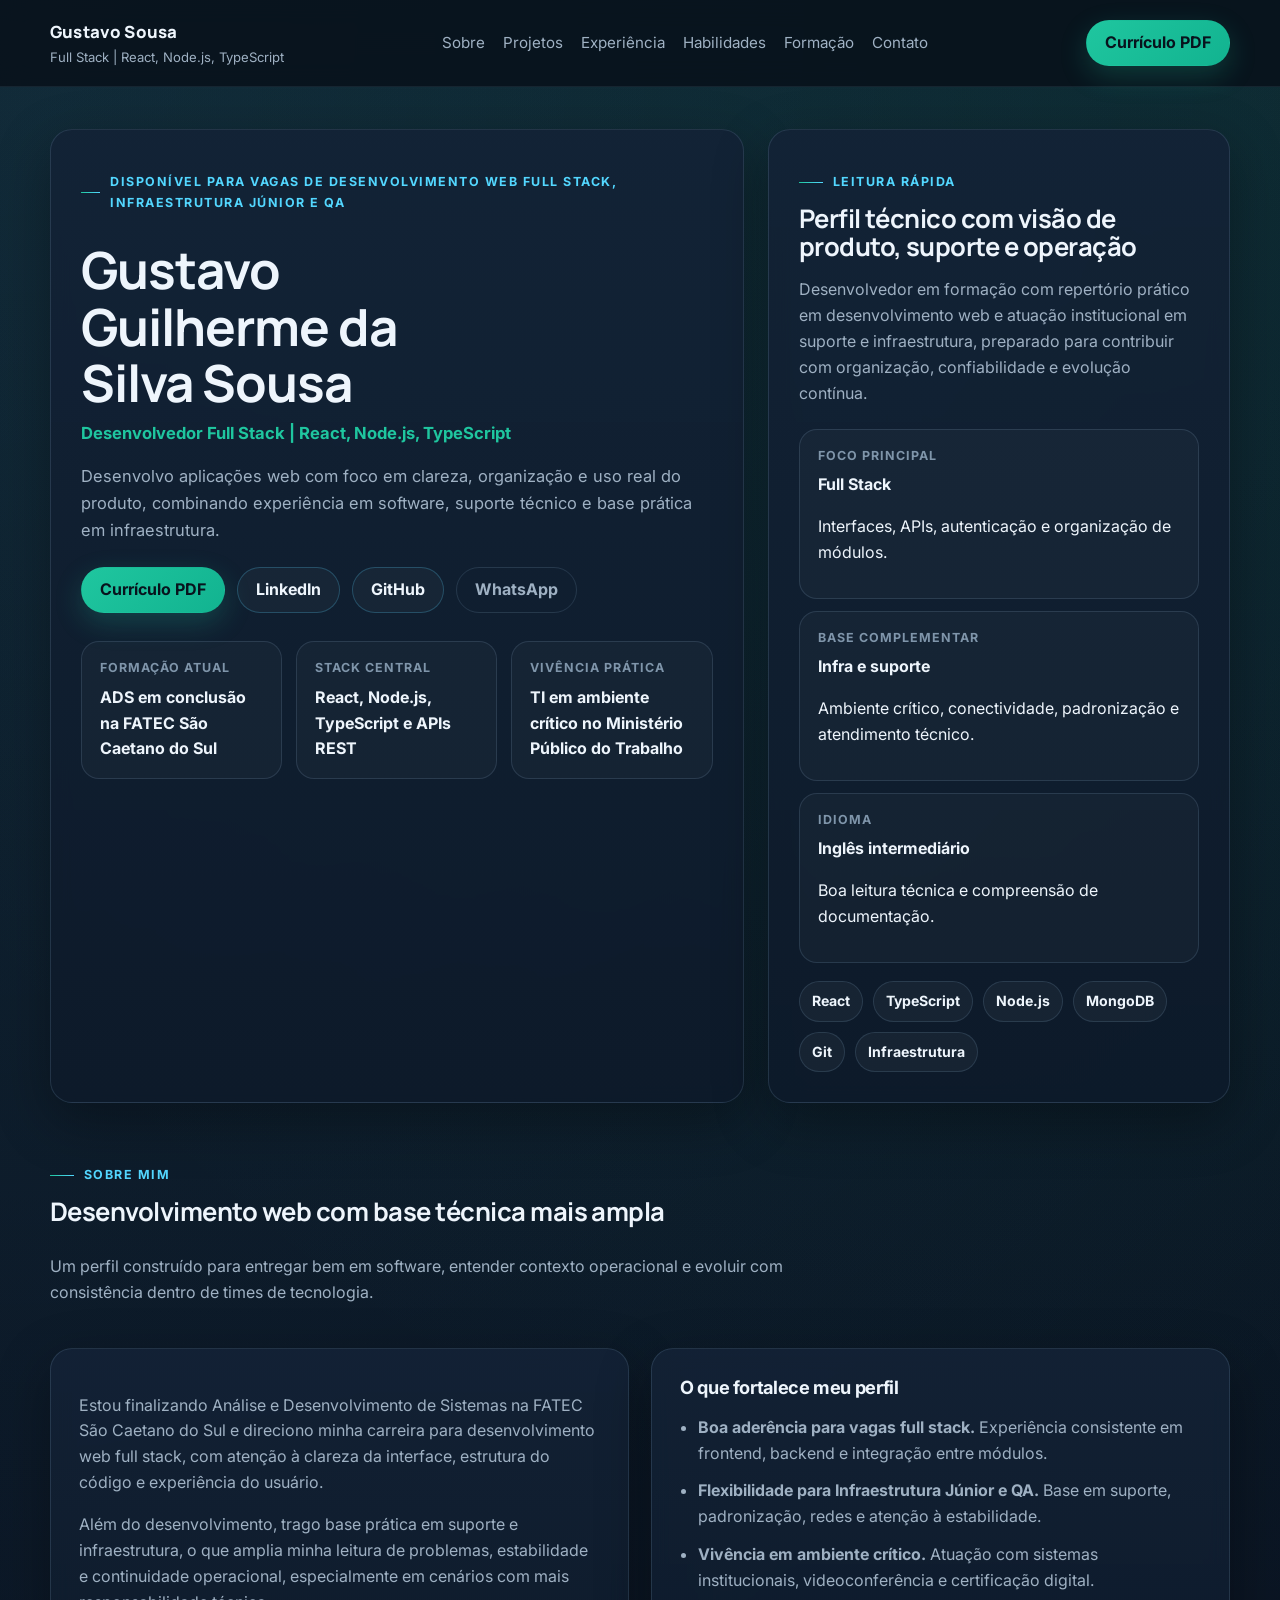
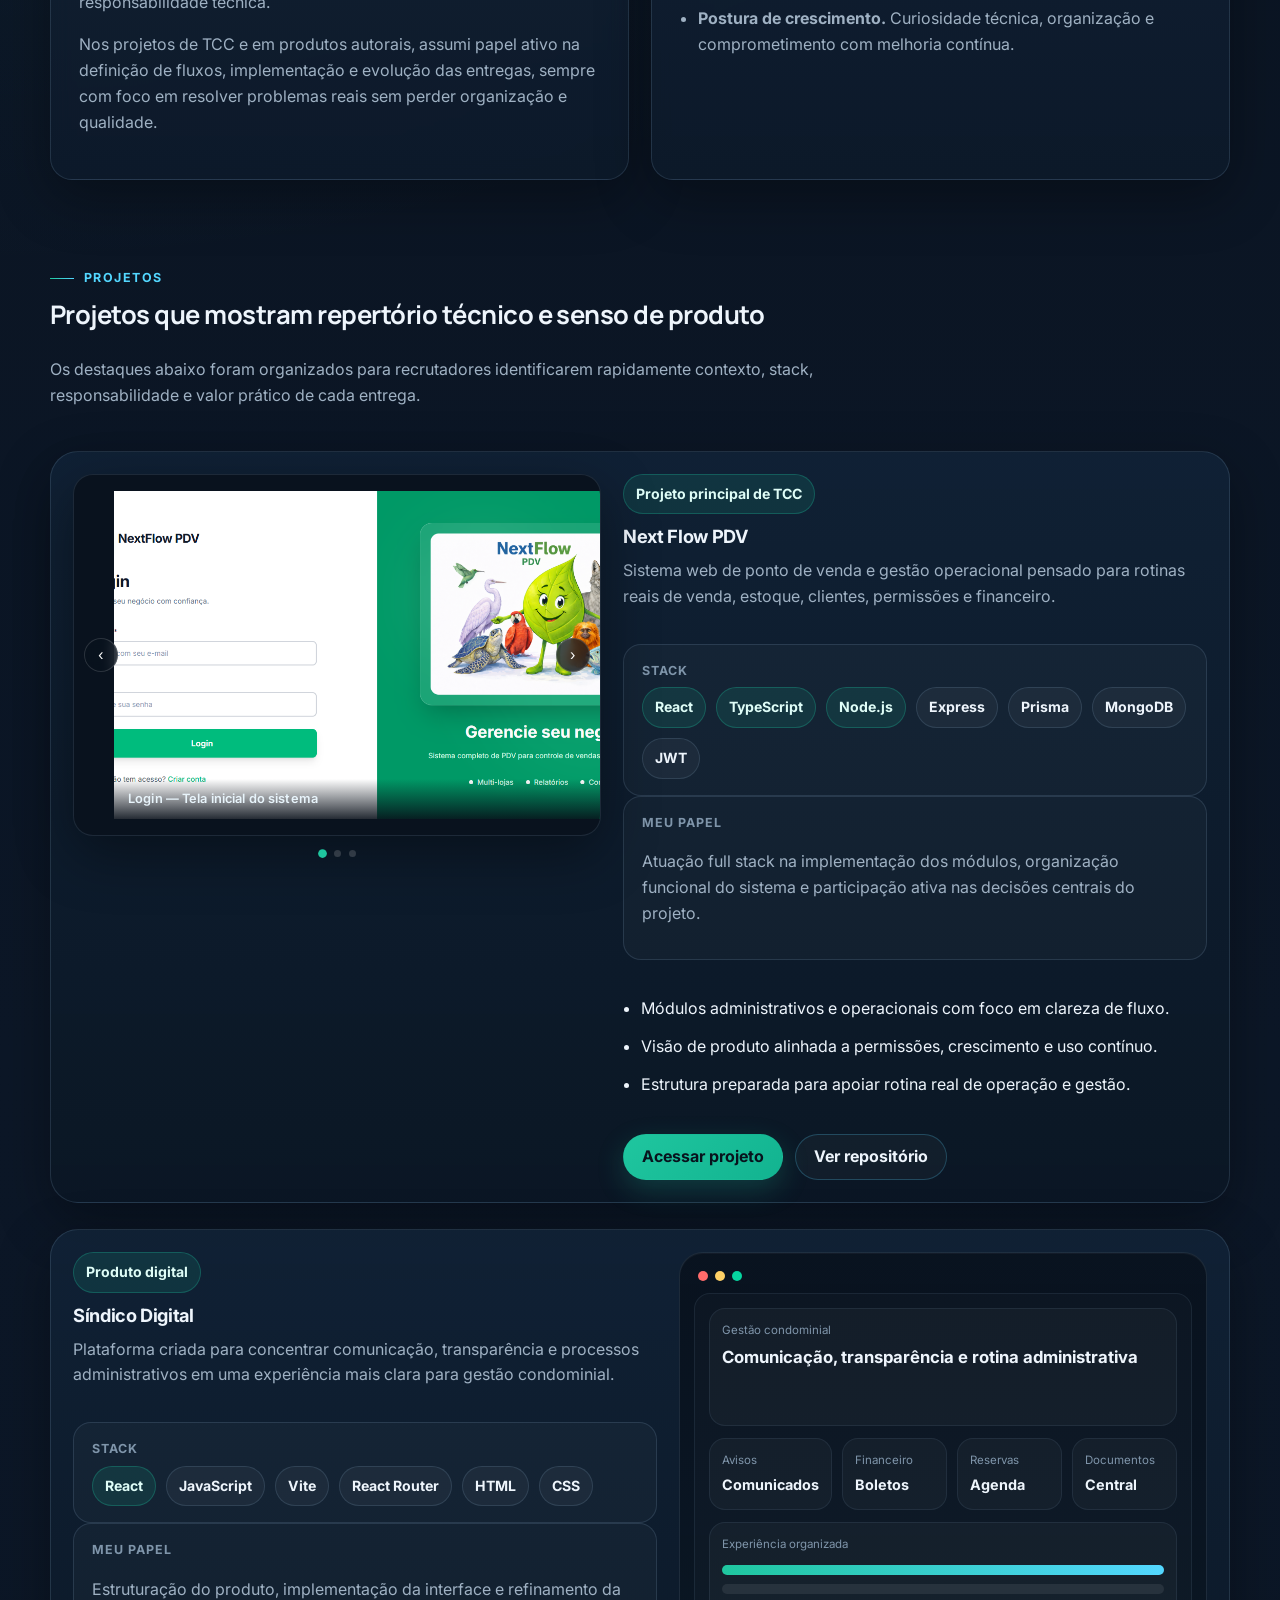
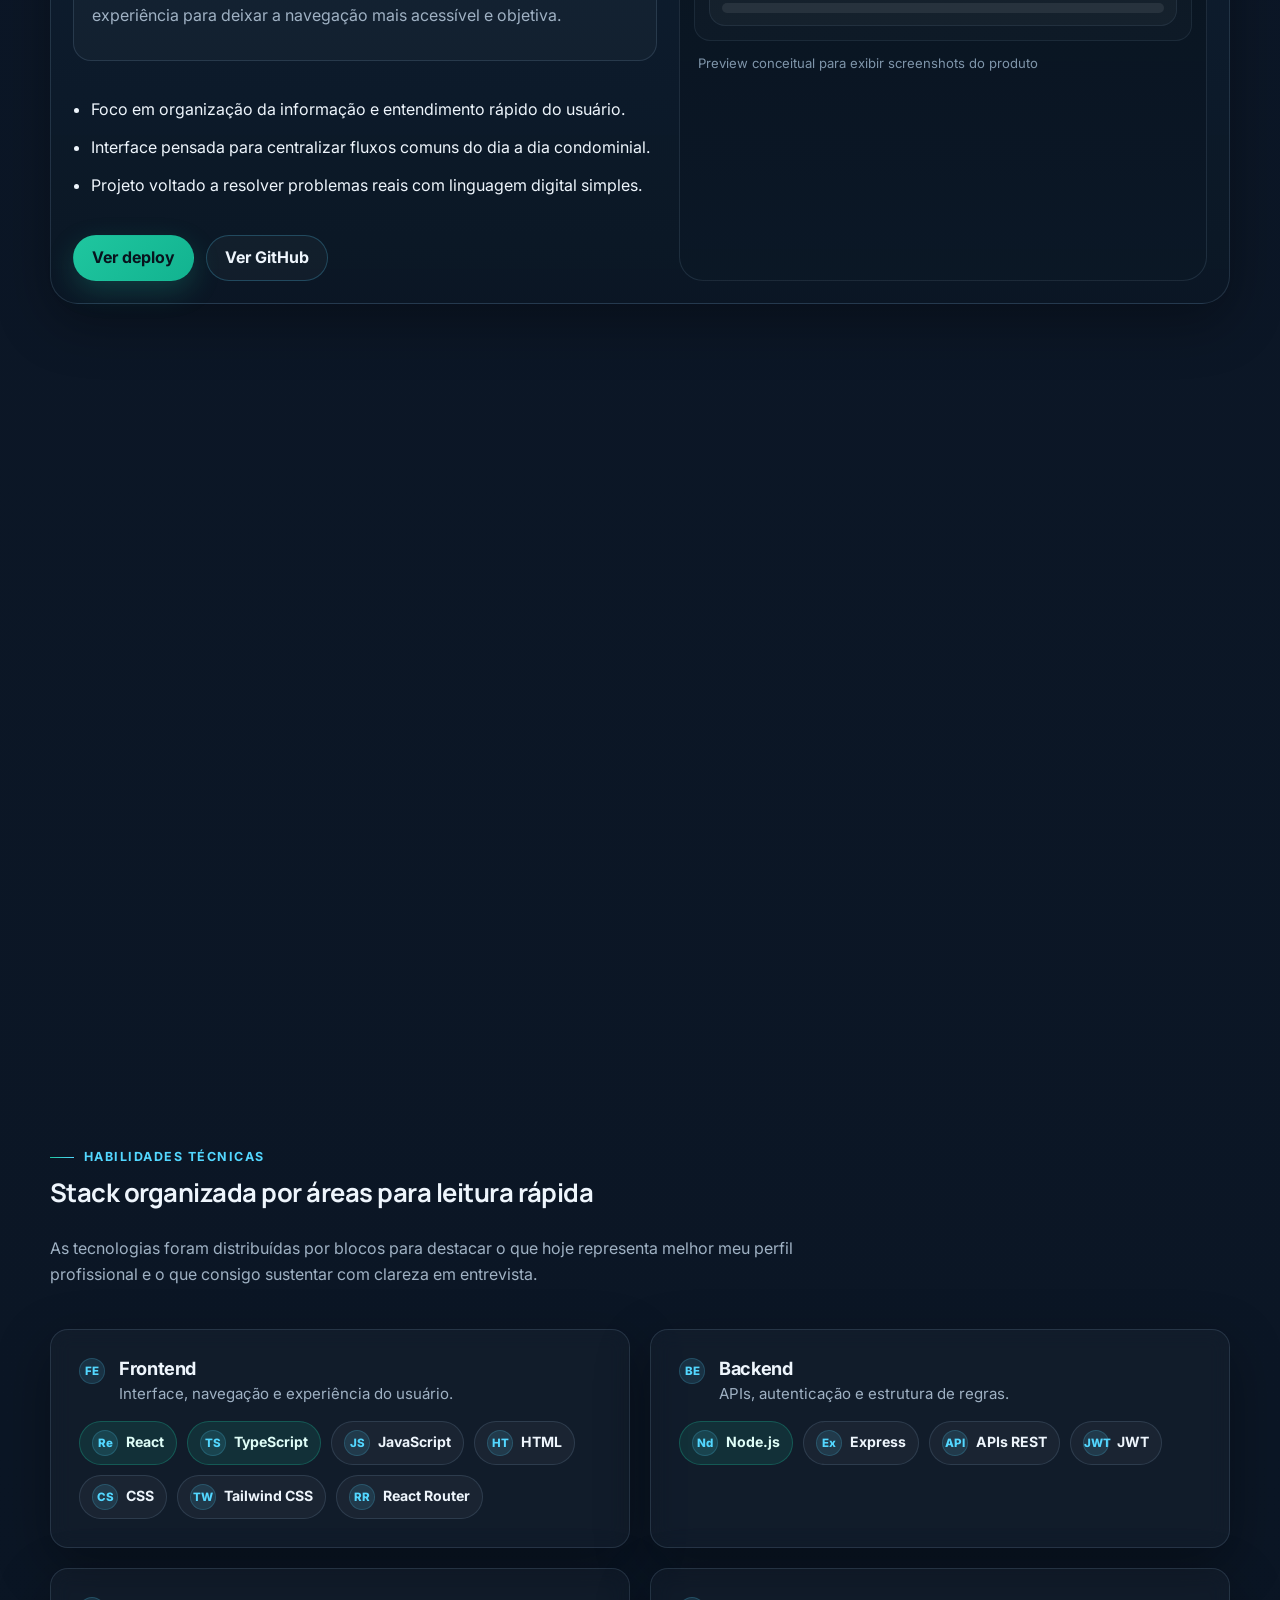
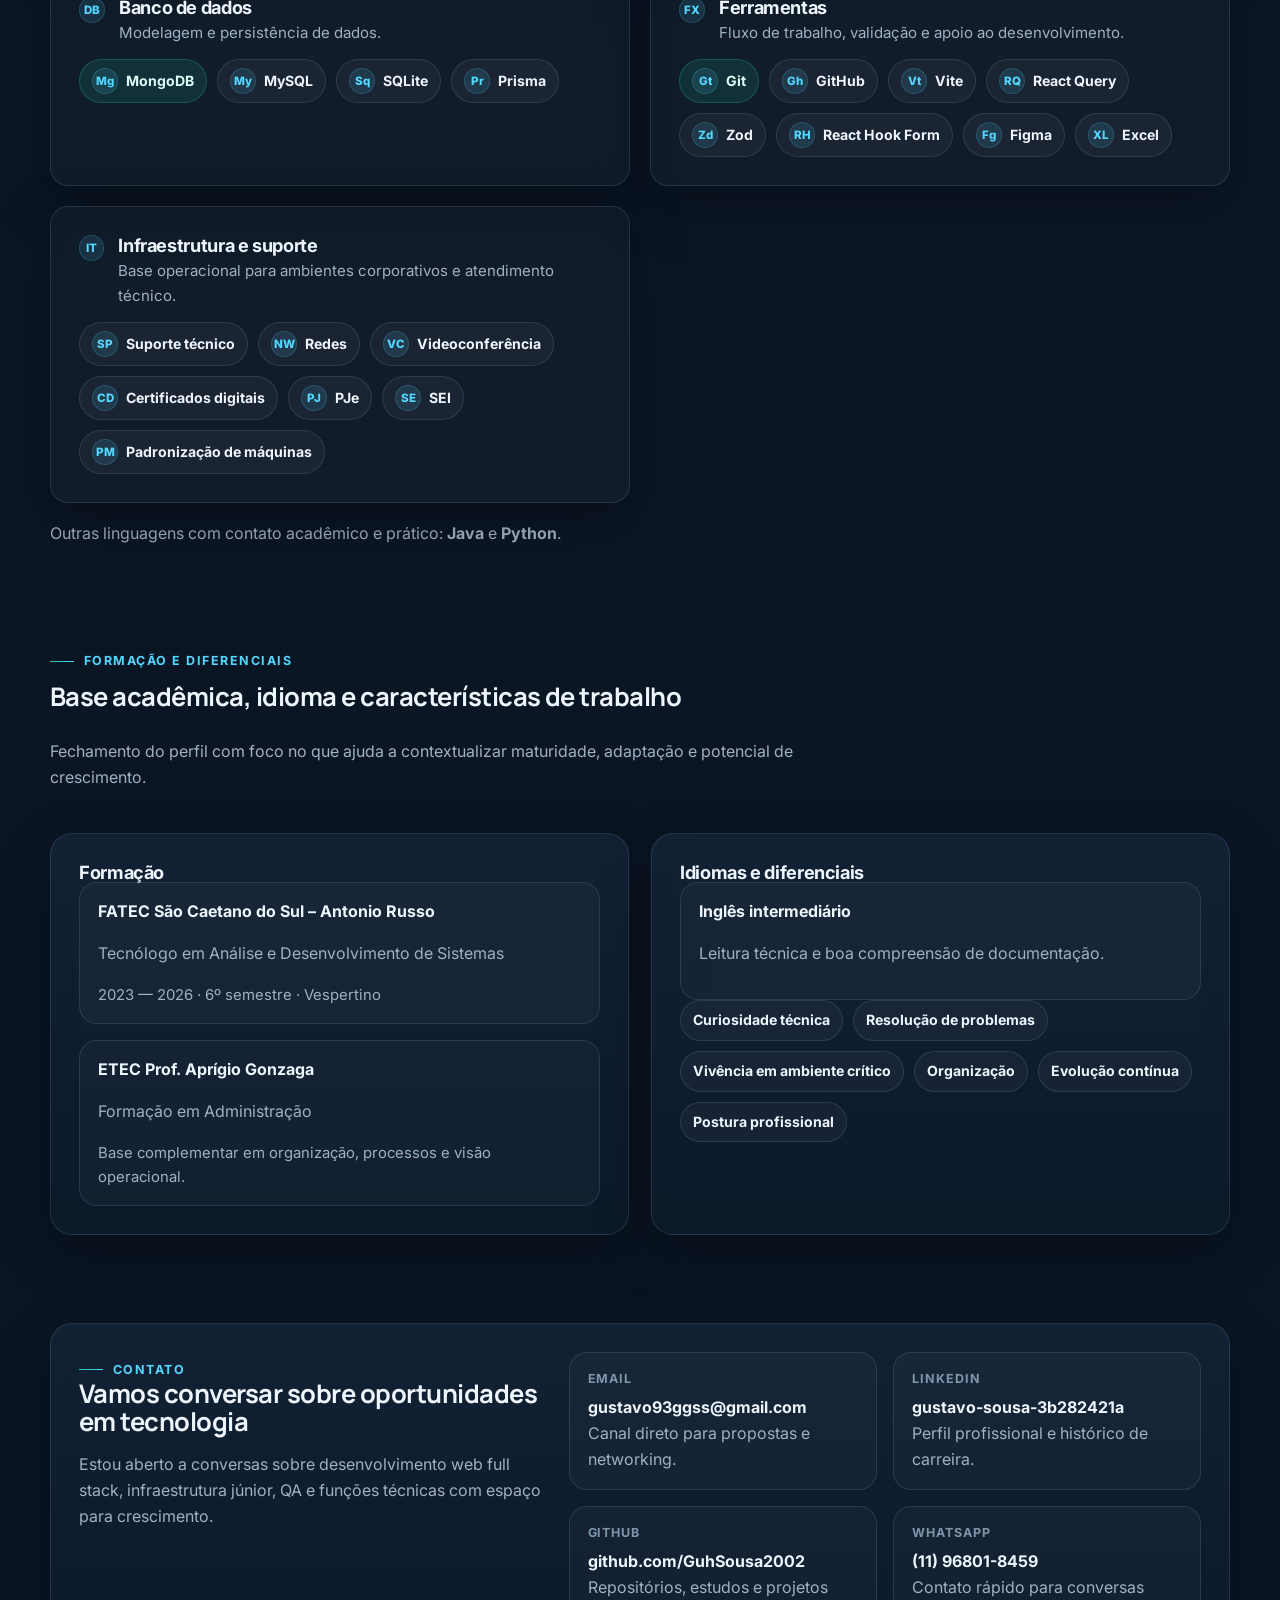
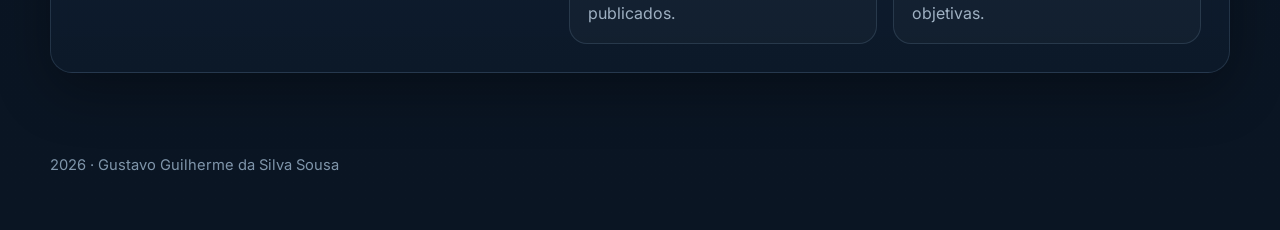
==== commit a3a7ad02: "feat: adiciona screenshots reais do Next Flow PDV com slider interativo" ====
--- a/index.html
+++ b/index.html
@@ -195,6 +195,18 @@
     .ui-preview__bar--medium{width:70%}
     .ui-preview__bar{width:100%}
     .ui-preview__caption{margin:12px 4px 2px;color:var(--muted-2);font-size:.82rem}
+    /* --- Screenshot slider --- */
+    .screenshot-slider{position:relative;width:100%;border-radius:20px;overflow:hidden;background:#09121e;border:1px solid rgba(148,186,214,.14);box-shadow:0 18px 55px rgba(0,0,0,.38)}
+    .screenshot-slider__track{display:flex;transition:transform .42s cubic-bezier(.4,0,.2,1)}
+    .screenshot-slide{flex:0 0 100%;position:relative}
+    .screenshot-slide img{width:100%;height:auto;display:block;aspect-ratio:16/10;object-fit:cover;object-position:top}
+    .screenshot-slide figcaption{position:absolute;bottom:0;left:0;right:0;padding:10px 14px;background:linear-gradient(transparent,rgba(7,14,24,.88));color:#e8f4fb;font-size:.8rem;font-weight:600;letter-spacing:.01em}
+    .slider-dots{display:flex;justify-content:center;gap:8px;padding:14px 0 4px}
+    .slider-dot{width:7px;height:7px;border-radius:50%;background:rgba(255,255,255,.2);border:none;cursor:pointer;padding:0;transition:background .2s,transform .2s}
+    .slider-dot.active{background:var(--accent);transform:scale(1.25)}
+    .slider-btn{position:absolute;top:50%;transform:translateY(-50%);z-index:2;width:34px;height:34px;border-radius:50%;border:1px solid rgba(255,255,255,.14);background:rgba(9,18,30,.72);backdrop-filter:blur(6px);color:#fff;cursor:pointer;display:flex;align-items:center;justify-content:center;font-size:.9rem;transition:background .2s,border-color .2s;padding:0}
+    .slider-btn:hover{background:rgba(31,198,159,.22);border-color:var(--accent)}
+    .slider-btn--prev{left:10px}.slider-btn--next{right:10px}
     .experience-card__top{display:flex;align-items:flex-start;justify-content:space-between;gap:16px;margin-bottom:16px}
     .experience-card__role{margin:.4rem 0 0;font-weight:700;color:var(--accent)}
     .experience-card__meta{margin:.4rem 0 0;color:var(--muted)}
@@ -443,68 +455,29 @@
 
           <div class="projects-list">
             <article class="project-card" data-reveal>
-              <div class="project-card__media">
-                <div class="ui-preview ui-preview--pdv" aria-hidden="true">
-                  <div class="ui-preview__chrome">
-                    <span></span>
-                    <span></span>
-                    <span></span>
+              <div class="project-card__media" style="flex-direction:column;gap:0">
+                <div class="screenshot-slider" id="slider-nextflow" aria-label="Screenshots do Next Flow PDV">
+                  <div class="screenshot-slider__track" id="slider-nextflow-track">
+                    <figure class="screenshot-slide">
+                      <img src="./assets/nextflow-login.png" alt="Next Flow PDV — Tela de login" loading="lazy" />
+                      <figcaption>Login — Tela inicial do sistema</figcaption>
+                    </figure>
+                    <figure class="screenshot-slide">
+                      <img src="./assets/nextflow-dashboard.png" alt="Next Flow PDV — Dashboard" loading="lazy" />
+                      <figcaption>Dashboard — Visão geral de vendas e métricas</figcaption>
+                    </figure>
+                    <figure class="screenshot-slide">
+                      <img src="./assets/nextflow-financeiro.png" alt="Next Flow PDV — Módulo financeiro" loading="lazy" />
+                      <figcaption>Financeiro — Controle de receitas, despesas e fluxo de caixa</figcaption>
+                    </figure>
                   </div>
-                  <div class="ui-preview__canvas">
-                    <div class="ui-preview__sidebar">
-                      <div class="ui-preview__brand">Next Flow</div>
-                      <div class="ui-preview__navline"></div>
-                      <div class="ui-preview__navline"></div>
-                      <div class="ui-preview__navline"></div>
-                      <div class="ui-preview__navline"></div>
-                    </div>
-
-                    <div class="ui-preview__screen">
-                      <div class="ui-preview__stats">
-                        <article class="ui-preview__metric">
-                          <span>Vendas</span>
-                          <strong>PDV</strong>
-                        </article>
-                        <article class="ui-preview__metric">
-                          <span>Estoque</span>
-                          <strong>Sync</strong>
-                        </article>
-                        <article class="ui-preview__metric">
-                          <span>Financeiro</span>
-                          <strong>Fluxo</strong>
-                        </article>
-                      </div>
-
-                      <section class="ui-preview__panel">
-                        <span class="ui-preview__eyebrow">Operação diária</span>
-                        <div class="ui-preview__bars">
-                          <div class="ui-preview__bar ui-preview__bar--accent"></div>
-                          <div class="ui-preview__bar ui-preview__bar--medium"></div>
-                          <div class="ui-preview__bar"></div>
-                        </div>
-                      </section>
-
-                      <div class="ui-preview__modules">
-                        <article class="ui-preview__module">
-                          <span>Clientes</span>
-                          <strong>CRM</strong>
-                        </article>
-                        <article class="ui-preview__module">
-                          <span>Permissões</span>
-                          <strong>Perfis</strong>
-                        </article>
-                        <article class="ui-preview__module">
-                          <span>Lojas</span>
-                          <strong>Multiunidade</strong>
-                        </article>
-                        <article class="ui-preview__module">
-                          <span>Caixa</span>
-                          <strong>Controle</strong>
-                        </article>
-                      </div>
-                    </div>
-                  </div>
-                  <p class="ui-preview__caption">Estrutura visual pronta para screenshots do sistema</p>
+                  <button class="slider-btn slider-btn--prev" data-slider="nextflow" data-dir="-1" aria-label="Anterior">&#8249;</button>
+                  <button class="slider-btn slider-btn--next" data-slider="nextflow" data-dir="1" aria-label="Próximo">&#8250;</button>
+                </div>
+                <div class="slider-dots" id="slider-nextflow-dots" aria-hidden="true">
+                  <button class="slider-dot active" data-slider="nextflow" data-index="0"></button>
+                  <button class="slider-dot" data-slider="nextflow" data-index="1"></button>
+                  <button class="slider-dot" data-slider="nextflow" data-index="2"></button>
                 </div>
               </div>
 
@@ -984,6 +957,25 @@
 
       const year = document.querySelector('[data-year]');
       if (year) year.textContent = new Date().getFullYear();
+
+      // --- Screenshot sliders ---
+      const sliders = {};
+      document.querySelectorAll('.screenshot-slider').forEach(el => {
+        const id = el.id.replace('slider-', '');
+        const track = el.querySelector('.screenshot-slider__track');
+        const slides = track.querySelectorAll('.screenshot-slide');
+        sliders[id] = { track, slides, current: 0 };
+        const goTo = (idx) => {
+          sliders[id].current = (idx + slides.length) % slides.length;
+          track.style.transform = `translateX(-${sliders[id].current * 100}%)`;
+          document.querySelectorAll(`[data-slider="${id}"].slider-dot`).forEach((d, i) =>
+            d.classList.toggle('active', i === sliders[id].current));
+        };
+        el.querySelectorAll('.slider-btn').forEach(btn =>
+          btn.addEventListener('click', () => goTo(sliders[id].current + +btn.dataset.dir)));
+        document.querySelectorAll(`[data-slider="${id}"].slider-dot`).forEach(dot =>
+          dot.addEventListener('click', () => goTo(+dot.dataset.index)));
+      });
     });
 
     </script>
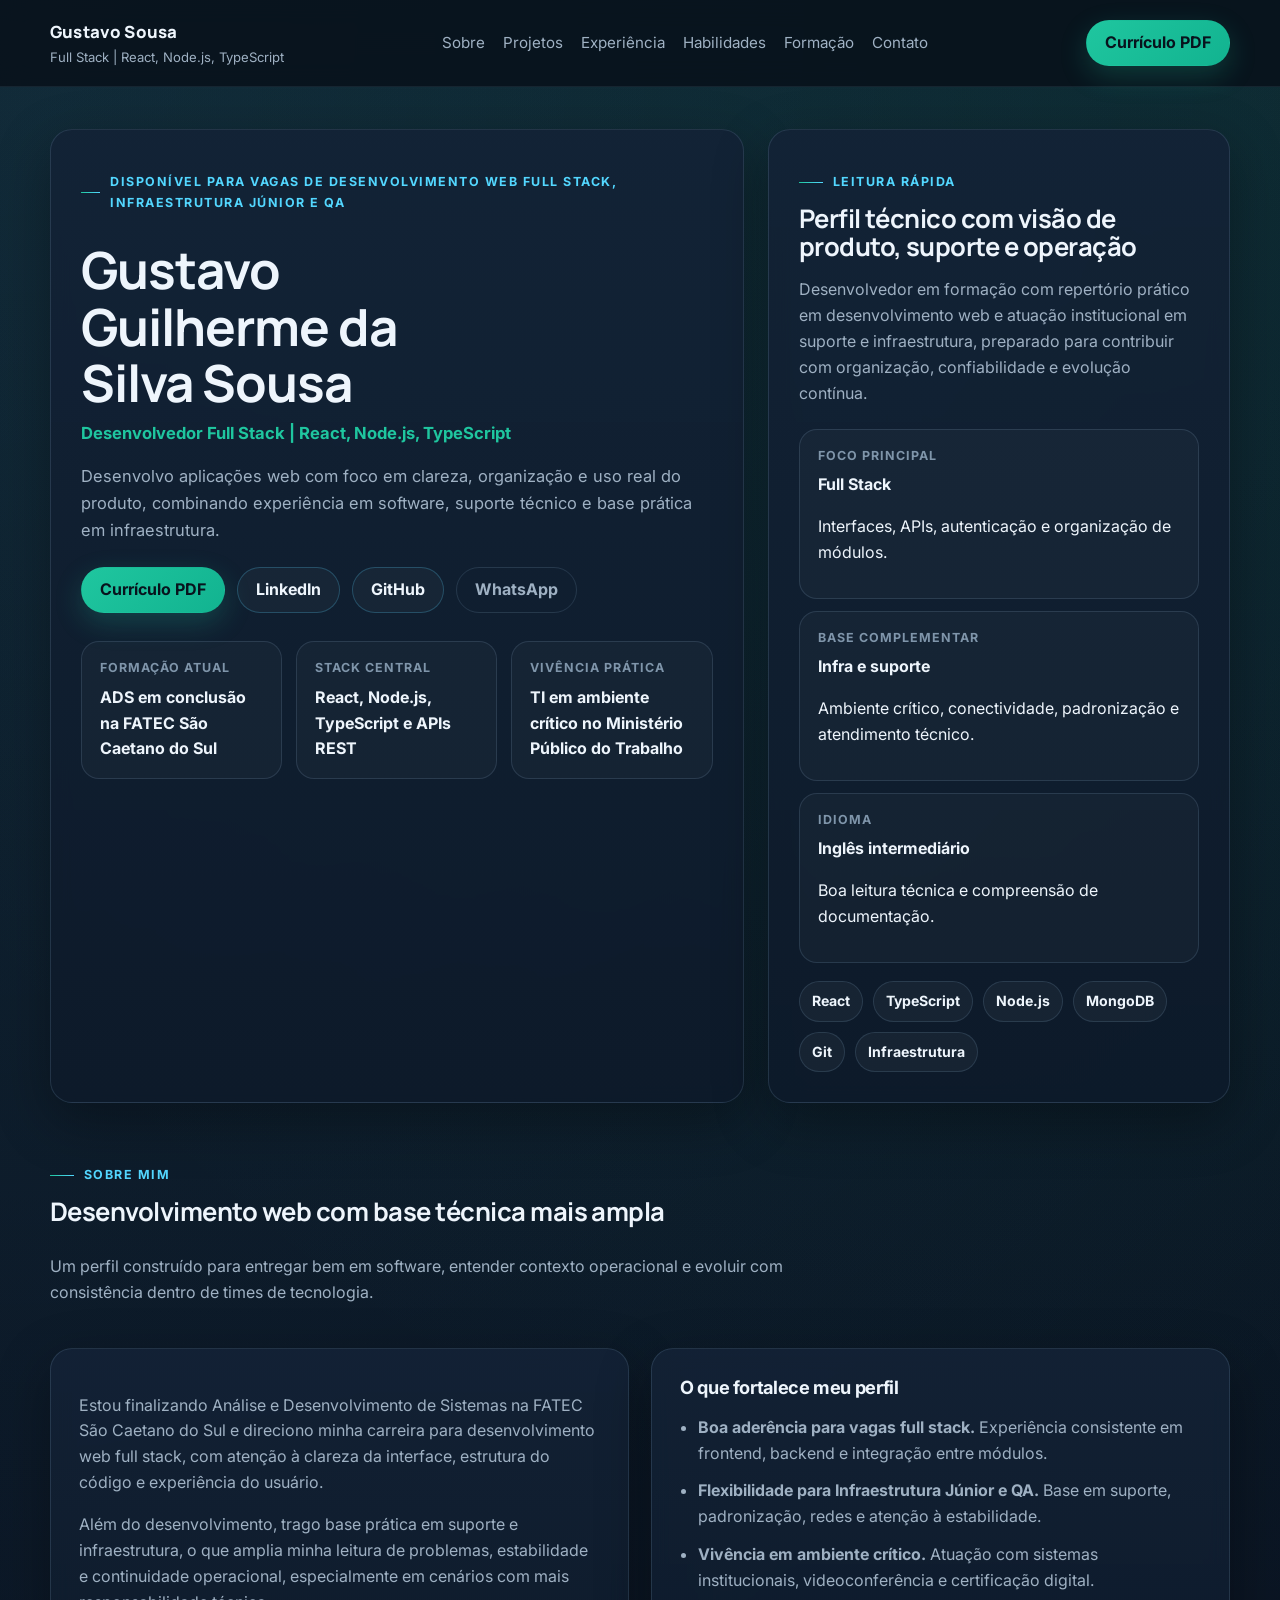
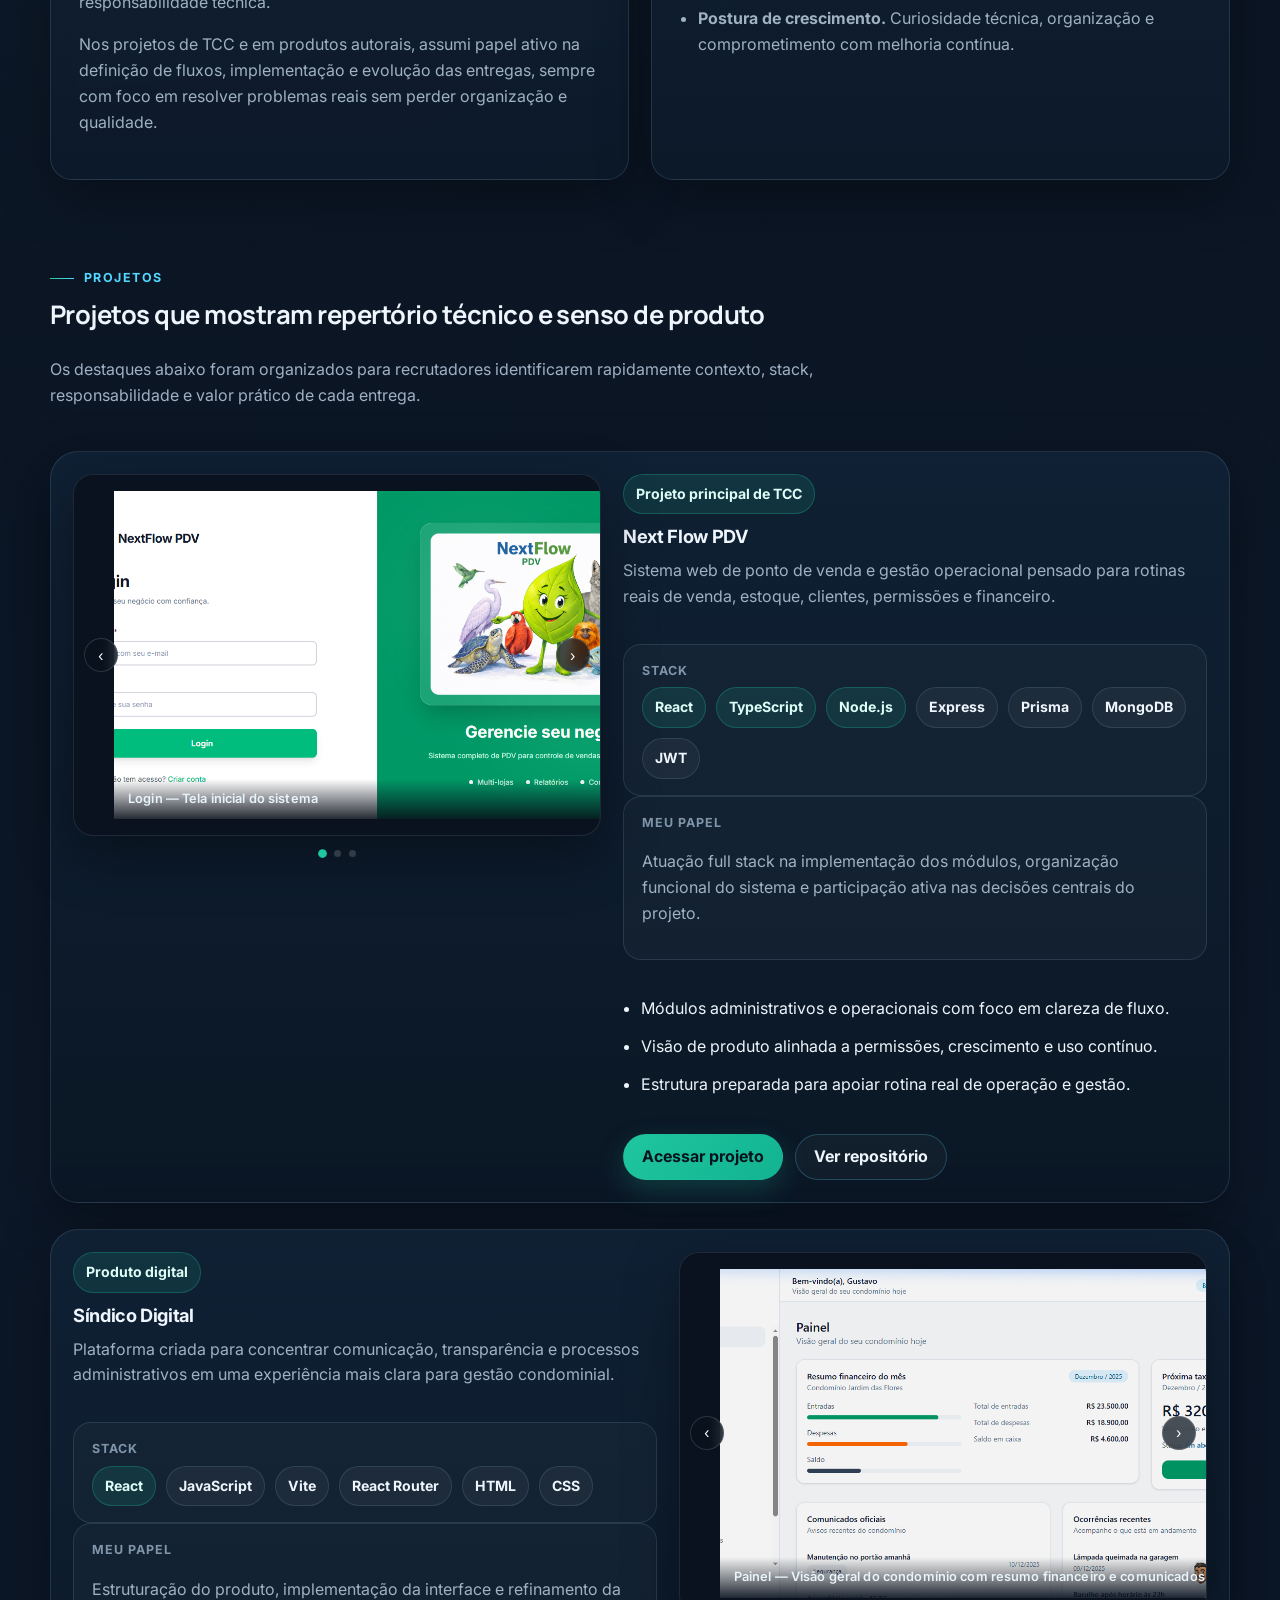
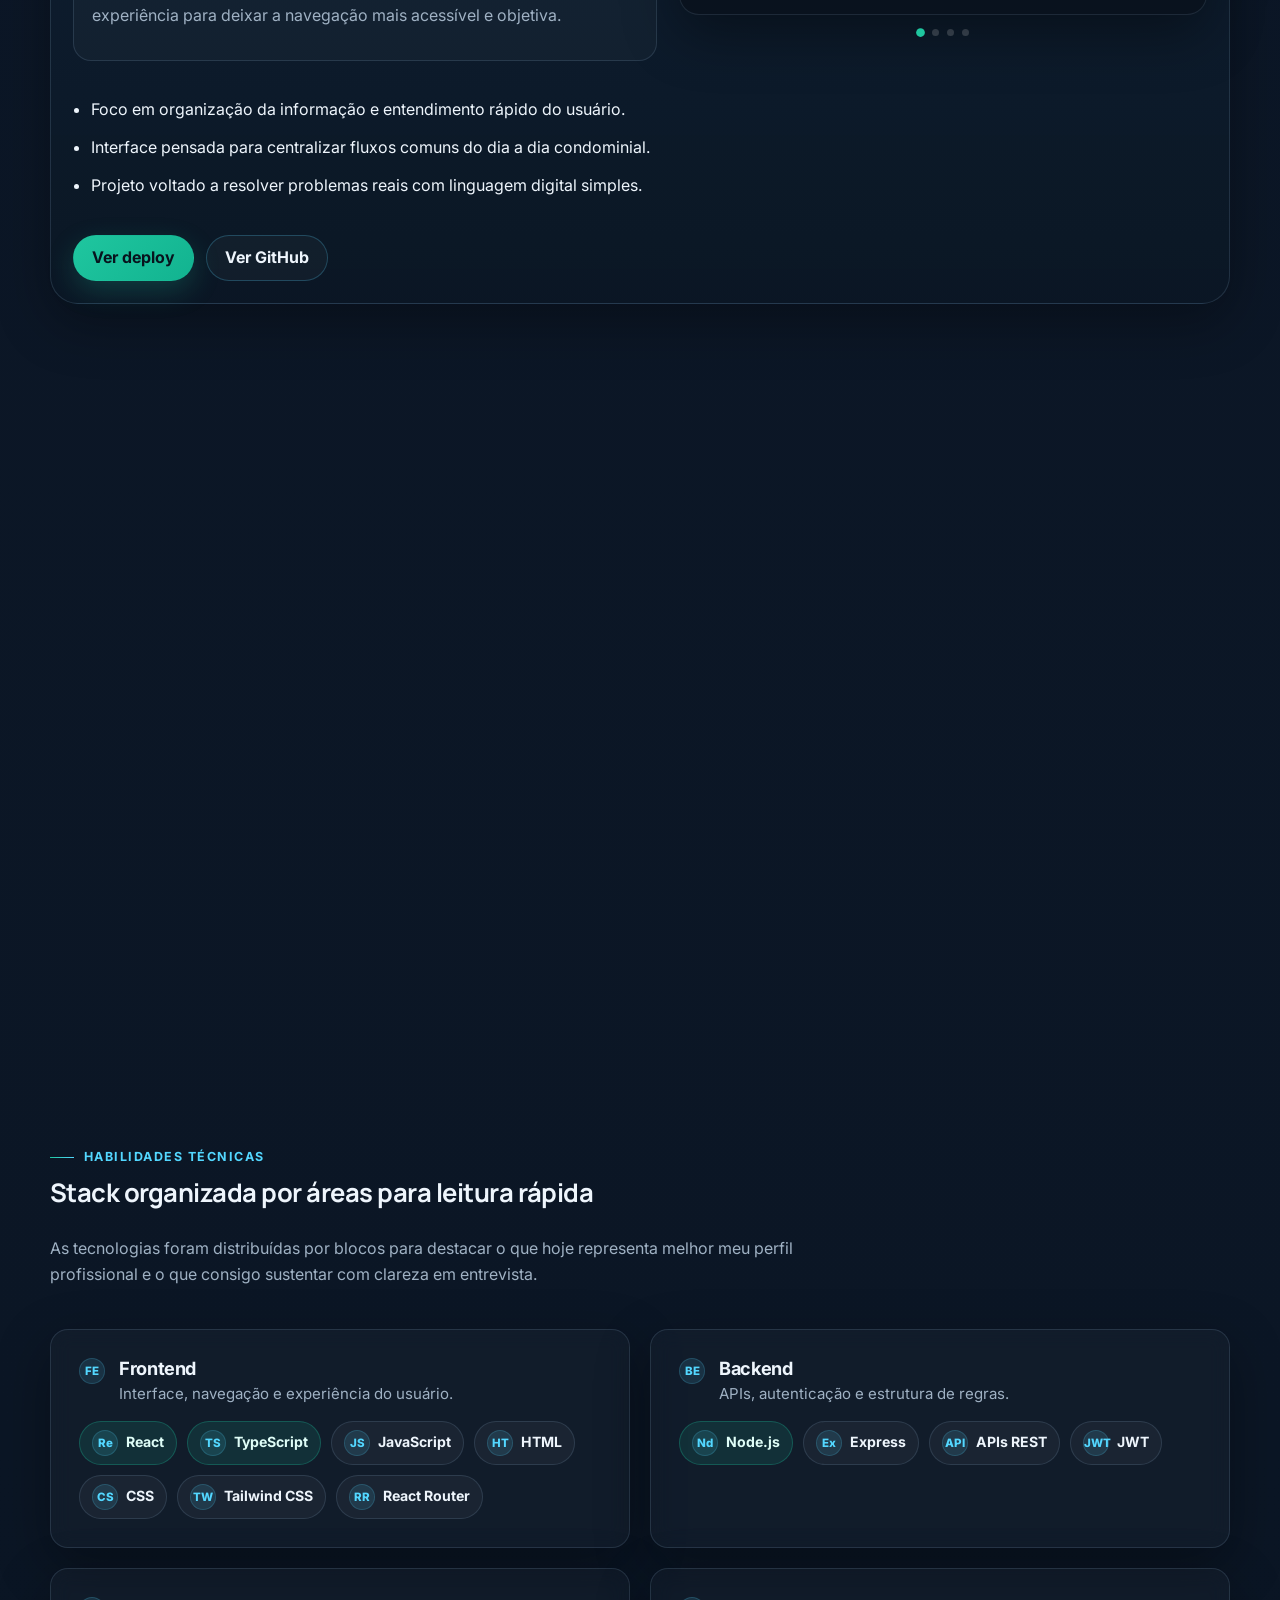
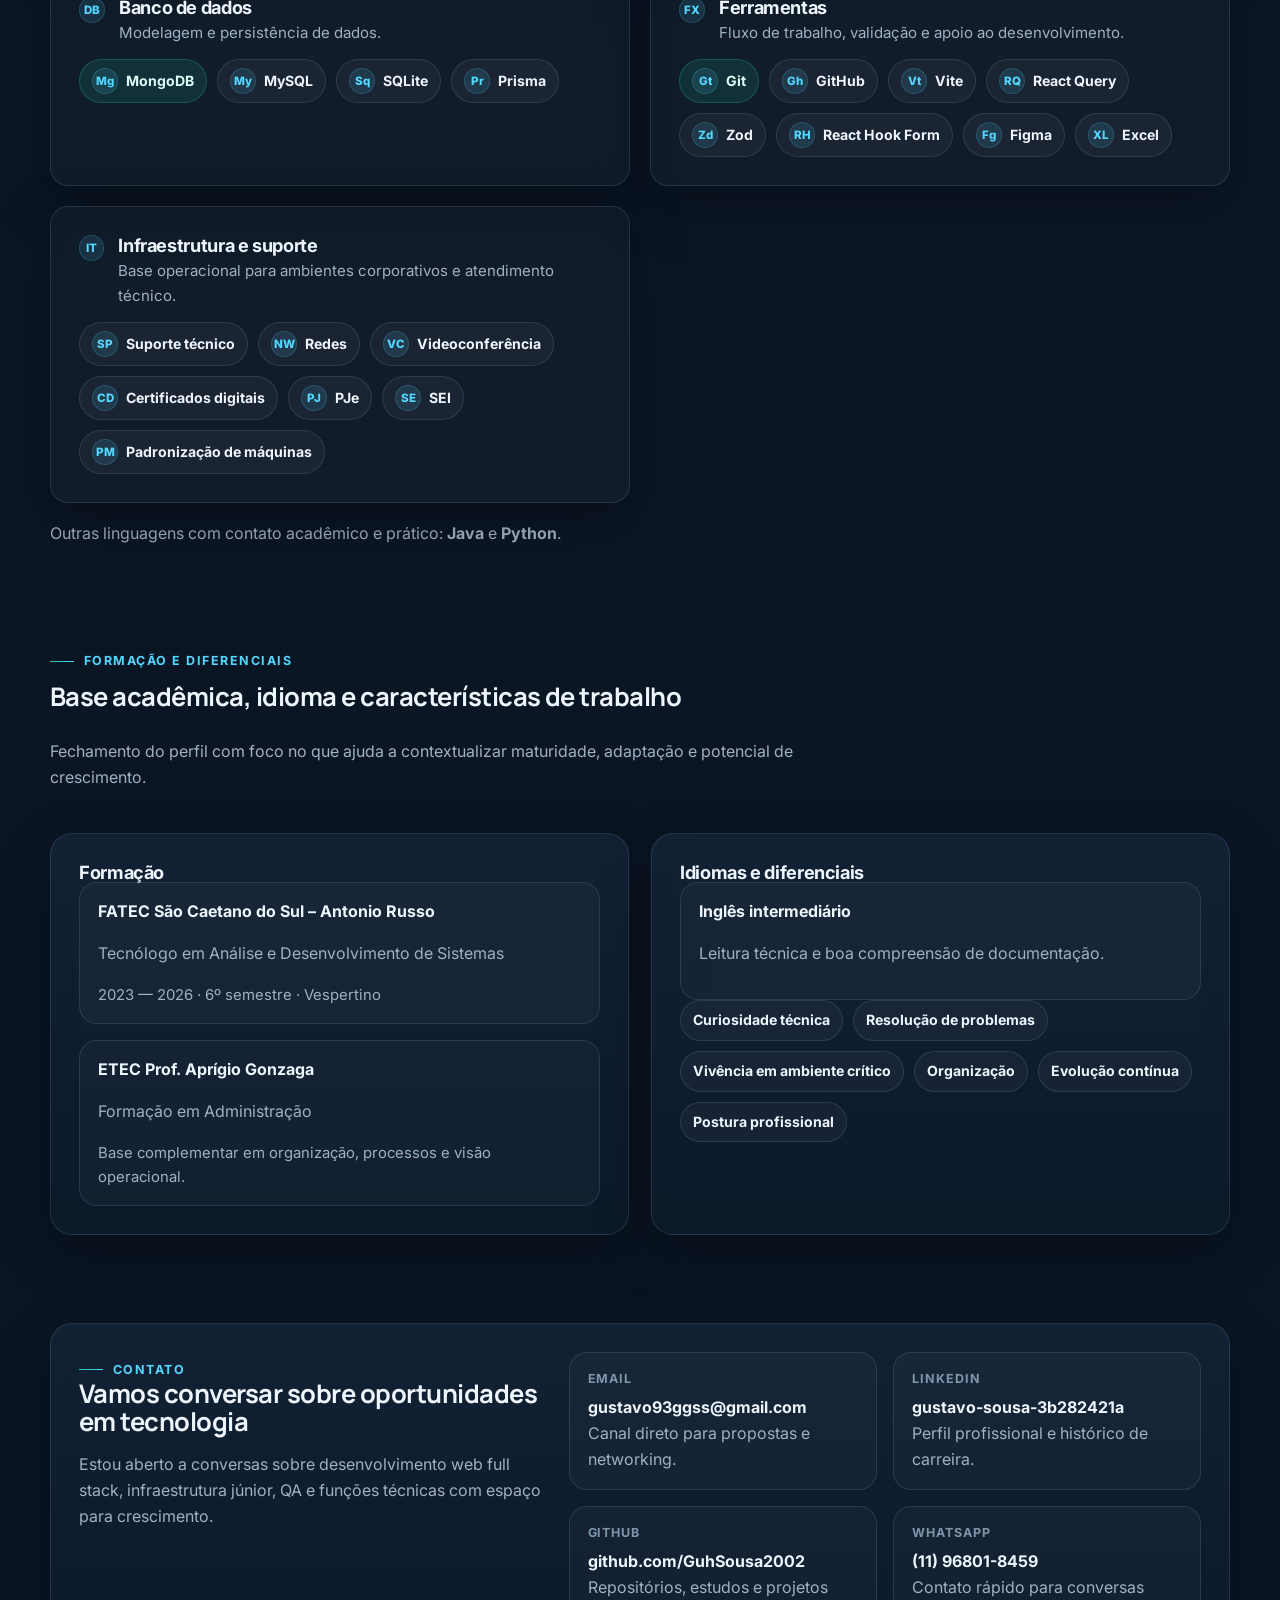
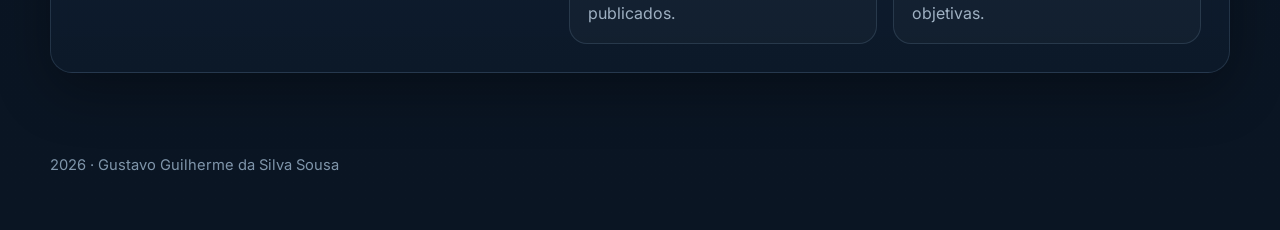
==== commit c1e83c4d: "feat: adiciona screenshots reais do Sindico Digital com slider de 4 telas" ====
--- a/index.html
+++ b/index.html
@@ -542,50 +542,34 @@
             </article>
 
             <article class="project-card project-card--reverse" data-reveal>
-              <div class="project-card__media">
-                <div class="ui-preview ui-preview--sindico" aria-hidden="true">
-                  <div class="ui-preview__chrome">
-                    <span></span>
-                    <span></span>
-                    <span></span>
+              <div class="project-card__media" style="flex-direction:column;gap:0">
+                <div class="screenshot-slider" id="slider-sindico" aria-label="Screenshots do Síndico Digital">
+                  <div class="screenshot-slider__track" id="slider-sindico-track">
+                    <figure class="screenshot-slide">
+                      <img src="./assets/sindico-painel.png" alt="Síndico Digital — Painel principal" loading="lazy" />
+                      <figcaption>Painel — Visão geral do condomínio com resumo financeiro e comunicados</figcaption>
+                    </figure>
+                    <figure class="screenshot-slide">
+                      <img src="./assets/sindico-financeiro.png" alt="Síndico Digital — Módulo financeiro" loading="lazy" />
+                      <figcaption>Financeiro — Taxa condominial, Pix, boleto e histórico de pagamentos</figcaption>
+                    </figure>
+                    <figure class="screenshot-slide">
+                      <img src="./assets/sindico-transparencia.png" alt="Síndico Digital — Transparência" loading="lazy" />
+                      <figcaption>Transparência — Receitas, despesas e comprovantes do condomínio</figcaption>
+                    </figure>
+                    <figure class="screenshot-slide">
+                      <img src="./assets/sindico-salao.png" alt="Síndico Digital — Salão de Festa" loading="lazy" />
+                      <figcaption>Salão de Festa — Agendamento com calendário e horários disponíveis</figcaption>
+                    </figure>
                   </div>
-                  <div class="ui-preview__canvas ui-preview__canvas--single">
-                    <div class="ui-preview__screen">
-                      <section class="ui-preview__panel ui-preview__panel--hero">
-                        <span class="ui-preview__eyebrow">Gestão condominial</span>
-                        <strong class="ui-preview__headline">Comunicação, transparência e rotina administrativa</strong>
-                      </section>
-
-                      <div class="ui-preview__modules ui-preview__modules--wide">
-                        <article class="ui-preview__module">
-                          <span>Avisos</span>
-                          <strong>Comunicados</strong>
-                        </article>
-                        <article class="ui-preview__module">
-                          <span>Financeiro</span>
-                          <strong>Boletos</strong>
-                        </article>
-                        <article class="ui-preview__module">
-                          <span>Reservas</span>
-                          <strong>Agenda</strong>
-                        </article>
-                        <article class="ui-preview__module">
-                          <span>Documentos</span>
-                          <strong>Central</strong>
-                        </article>
-                      </div>
-
-                      <section class="ui-preview__panel">
-                        <span class="ui-preview__eyebrow">Experiência organizada</span>
-                        <div class="ui-preview__bars">
-                          <div class="ui-preview__bar ui-preview__bar--accent"></div>
-                          <div class="ui-preview__bar ui-preview__bar--medium"></div>
-                          <div class="ui-preview__bar"></div>
-                        </div>
-                      </section>
-                    </div>
-                  </div>
-                  <p class="ui-preview__caption">Preview conceitual para exibir screenshots do produto</p>
+                  <button class="slider-btn slider-btn--prev" data-slider="sindico" data-dir="-1" aria-label="Anterior">&#8249;</button>
+                  <button class="slider-btn slider-btn--next" data-slider="sindico" data-dir="1" aria-label="Próximo">&#8250;</button>
+                </div>
+                <div class="slider-dots" id="slider-sindico-dots" aria-hidden="true">
+                  <button class="slider-dot active" data-slider="sindico" data-index="0"></button>
+                  <button class="slider-dot" data-slider="sindico" data-index="1"></button>
+                  <button class="slider-dot" data-slider="sindico" data-index="2"></button>
+                  <button class="slider-dot" data-slider="sindico" data-index="3"></button>
                 </div>
               </div>
 
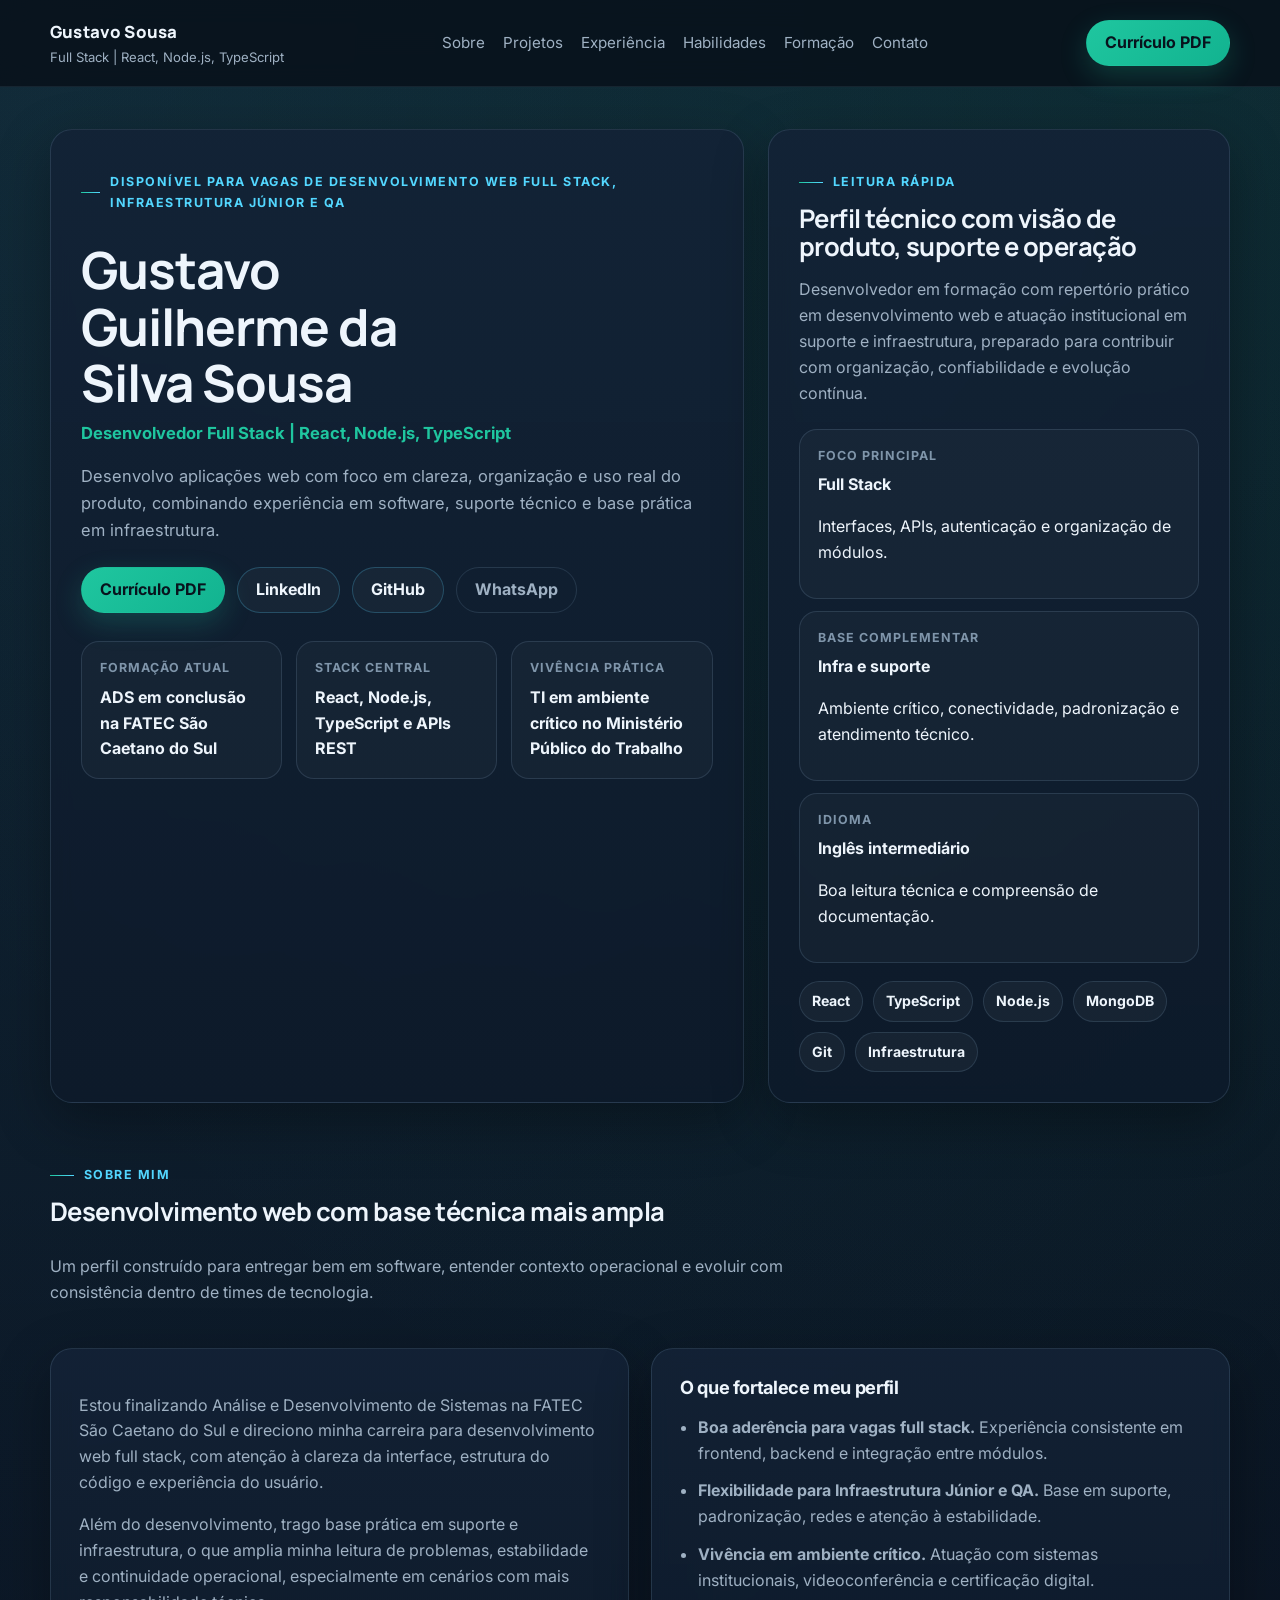
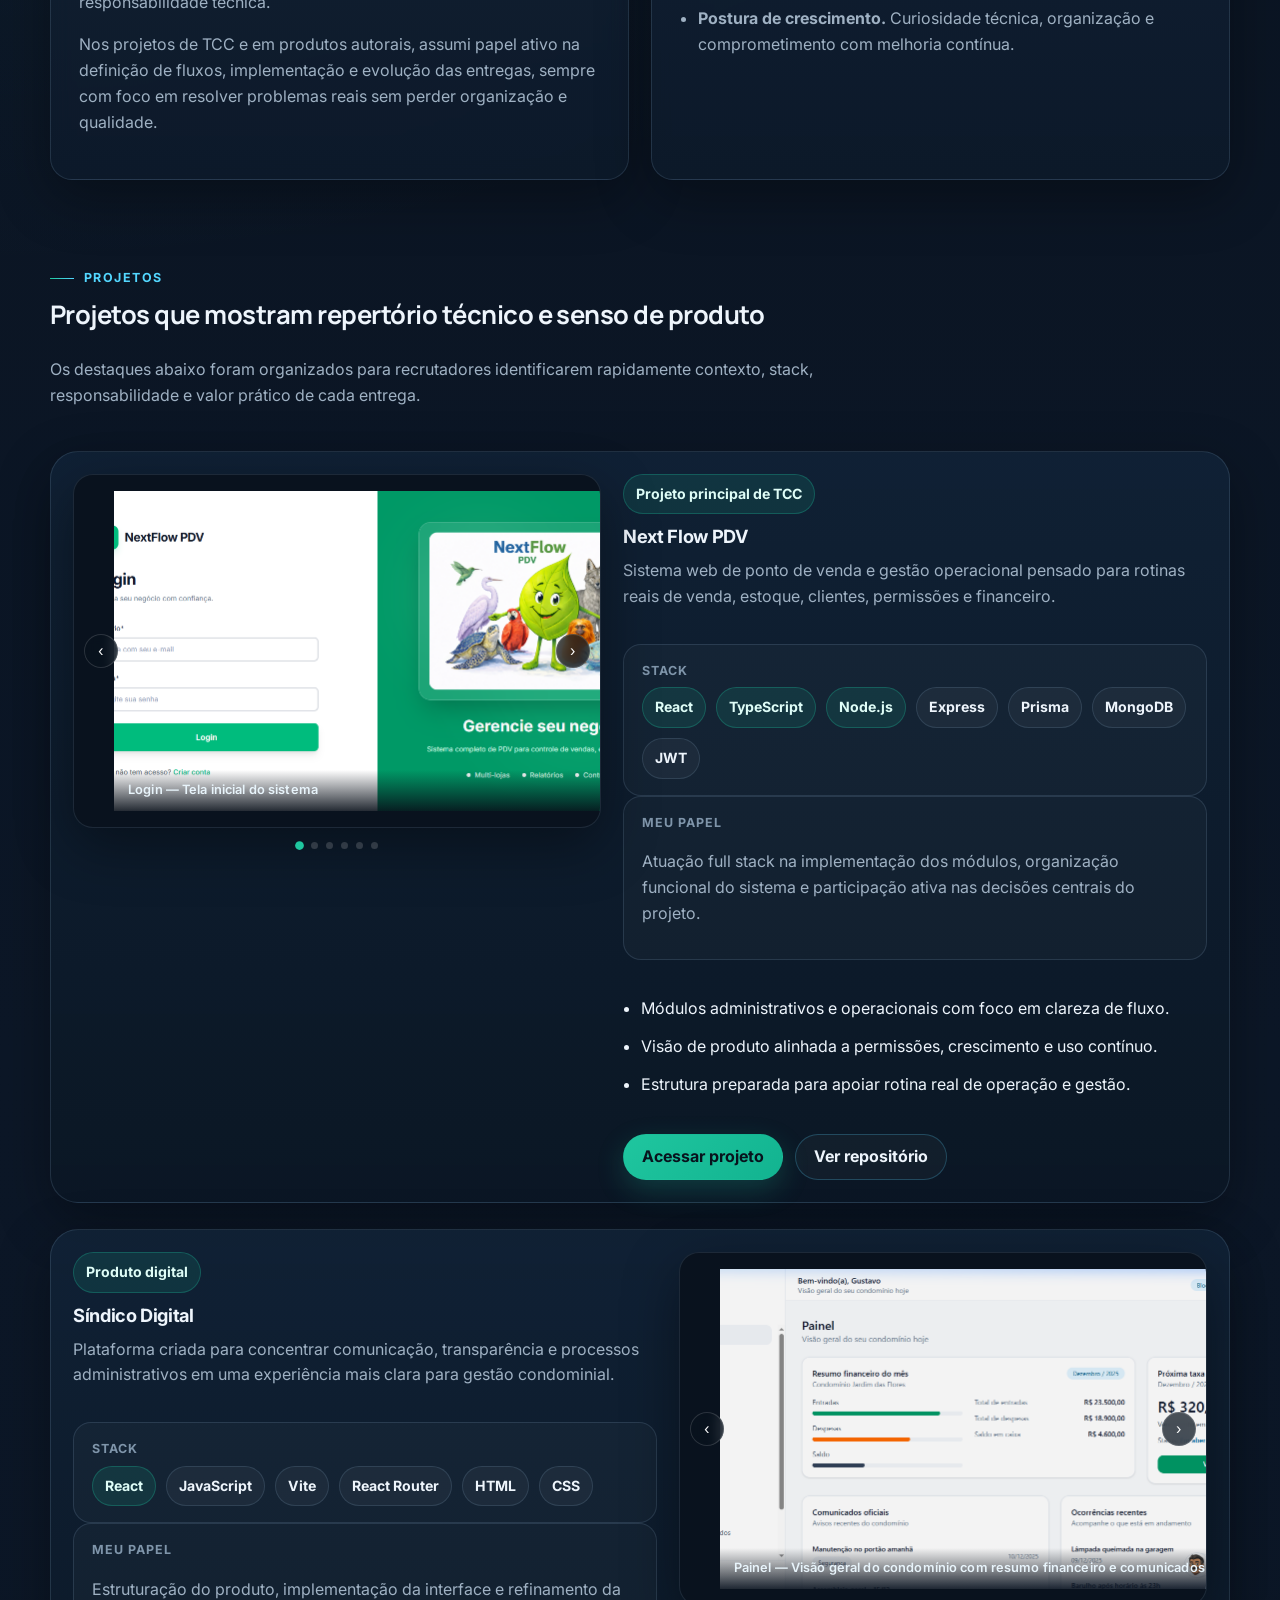
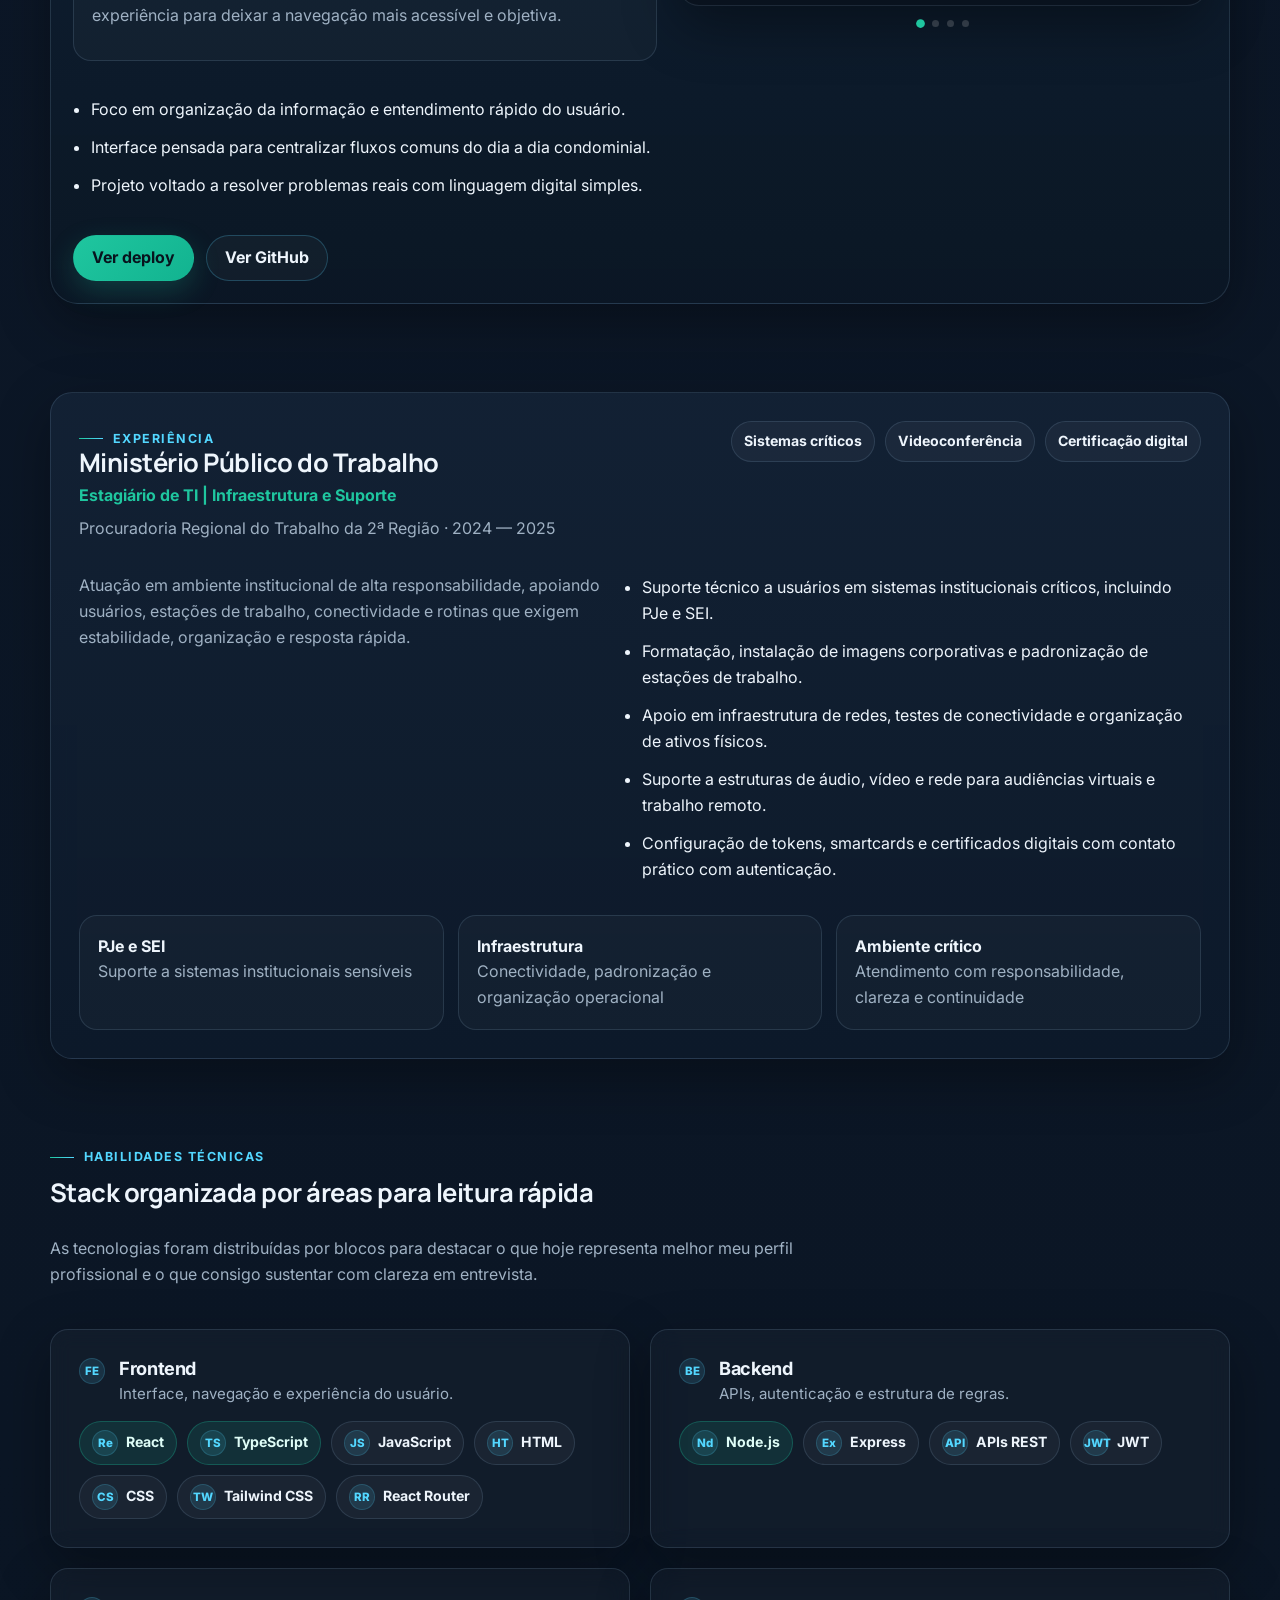
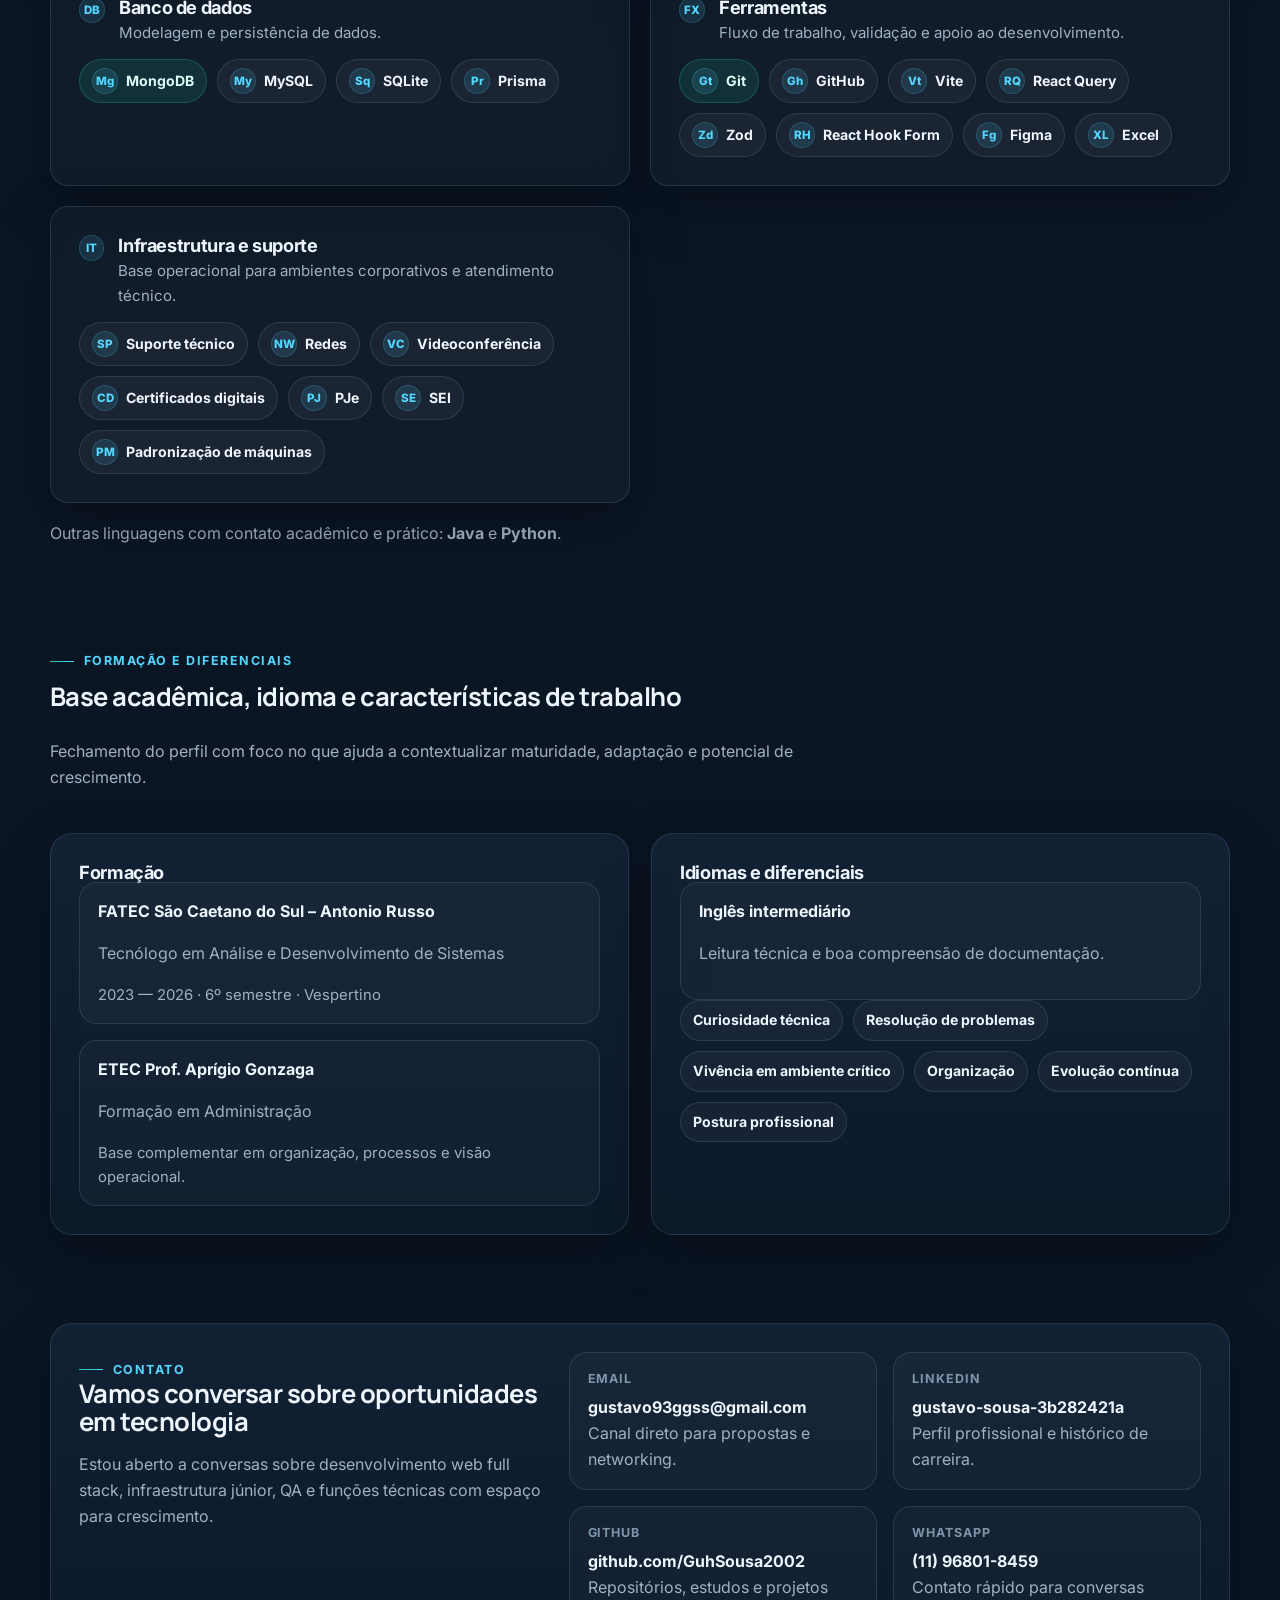
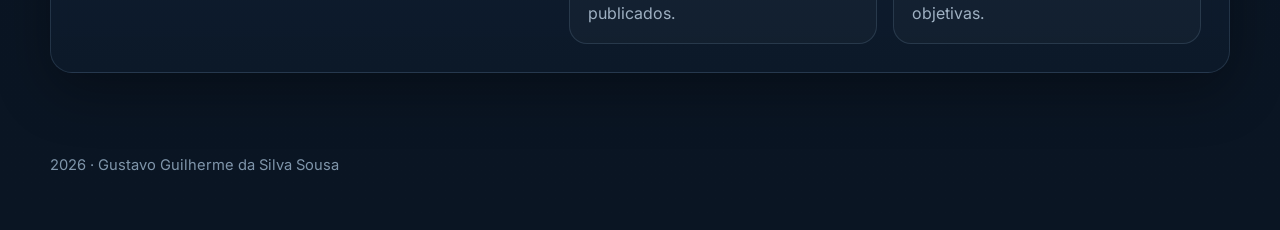
==== commit 8abb6c9d: "script.js" ====
--- a/index.html
+++ b/index.html
@@ -1,967 +1,645 @@
-<!DOCTYPE html>
+﻿<!DOCTYPE html>
 <html lang="pt-BR">
-  <head>
-    <meta charset="UTF-8" />
-    <meta name="viewport" content="width=device-width, initial-scale=1.0" />
-    <title>Gustavo Guilherme da Silva Sousa | Portfólio profissional</title>
-    <meta
-      name="description"
-      content="Portfólio profissional de Gustavo Guilherme da Silva Sousa, Desenvolvedor Full Stack com foco em React, Node.js e TypeScript."
-    />
-    <meta name="theme-color" content="#0b1826" />
-    <link rel="preconnect" href="https://fonts.googleapis.com" />
-    <link rel="preconnect" href="https://fonts.gstatic.com" crossorigin />
-    <link
-      href="https://fonts.googleapis.com/css2?family=Inter:wght@400;500;600;700;800&family=Manrope:wght@700;800&display=swap"
-      rel="stylesheet"
-    />
-    <style>
-
-    :root {
-      --bg: #0a1523;
-      --bg-soft: #0e1d30;
-      --panel: rgba(14, 29, 48, 0.86);
-      --panel-2: rgba(18, 38, 61, 0.94);
-      --line: rgba(148, 186, 214, 0.16);
-      --line-strong: rgba(84, 214, 255, 0.24);
-      --text: #eef5fc;
-      --muted: #9fb1c3;
-      --muted-2: #7f95aa;
-      --accent: #1fc69f;
-      --accent-2: #53d7ff;
-      --accent-soft: rgba(31, 198, 159, 0.12);
-      --accent-soft-2: rgba(83, 215, 255, 0.10);
-      --danger-soft: rgba(255,255,255,0.04);
-      --shadow: 0 18px 55px rgba(0,0,0,.32);
-      --radius: 22px;
-      --radius-sm: 16px;
-      --max: 1180px;
-      --header-h: 86px;
-    }
-    *{box-sizing:border-box}
-    html{scroll-behavior:smooth}
-    body{
-      margin:0;
-      font-family: Inter, system-ui, -apple-system, BlinkMacSystemFont, "Segoe UI", sans-serif;
-      background:
-        radial-gradient(circle at top left, rgba(83, 215, 255, 0.11), transparent 28%),
-        radial-gradient(circle at top right, rgba(31, 198, 159, 0.11), transparent 24%),
-        linear-gradient(180deg, #09121e 0%, #0c1727 40%, #0a1523 100%);
-      color:var(--text);
-      line-height:1.62;
-      -webkit-font-smoothing:antialiased;
-      text-rendering:optimizeLegibility;
-    }
-    img{max-width:100%;display:block}
-    a{color:inherit;text-decoration:none}
-    button{font:inherit}
-    .container{width:min(calc(100% - 40px), var(--max));margin-inline:auto}
-    .panel{
-      background:linear-gradient(180deg, rgba(19,34,54,.90), rgba(13,26,42,.92));
-      border:1px solid var(--line);
-      border-radius:var(--radius);
-      box-shadow:var(--shadow);
-      backdrop-filter: blur(10px);
-    }
-    .site-header{
-      position:sticky;top:0;z-index:40;
-      background:rgba(7,14,23,.76);
-      border-bottom:1px solid rgba(148,186,214,.10);
-      backdrop-filter: blur(12px);
-    }
-    .site-header__inner{
-      min-height:var(--header-h);
-      display:flex;align-items:center;justify-content:space-between;gap:22px;
-    }
-    .brand{display:flex;flex-direction:column;gap:2px;min-width:0}
-    .brand__name{font-family:Manrope,Inter,sans-serif;font-size:1.05rem;font-weight:800;letter-spacing:.01em}
-    .brand__role{font-size:.82rem;color:var(--muted)}
-    .site-nav{display:flex;align-items:center;gap:18px;flex-wrap:wrap;justify-content:center}
-    .site-nav a{font-size:.95rem;color:var(--muted);position:relative}
-    .site-nav a:hover,.site-nav a.is-active{color:var(--text)}
-    .site-nav a::after{content:"";position:absolute;left:0;bottom:-6px;width:100%;height:2px;background:linear-gradient(90deg,var(--accent),var(--accent-2));transform:scaleX(0);transform-origin:left;transition:transform .22s ease}
-    .site-nav a:hover::after,.site-nav a.is-active::after{transform:scaleX(1)}
-    .header-cta,.button{
-      display:inline-flex;align-items:center;justify-content:center;gap:10px;
-      min-height:46px;padding:0 18px;border-radius:999px;border:1px solid transparent;
-      font-weight:700;transition:transform .18s ease, box-shadow .18s ease, border-color .18s ease, background .18s ease;
-      cursor:pointer
-    }
-    .header-cta,.button--primary{
-      background:linear-gradient(135deg,var(--accent), #12b390);
-      color:#08131d;
-      box-shadow:0 10px 28px rgba(31,198,159,.22);
-    }
-    .button--secondary{
-      background:rgba(255,255,255,.03);
-      color:var(--text);
-      border-color:var(--line-strong);
-    }
-    .button--ghost{
-      background:transparent;
-      color:var(--muted);
-      border-color:var(--line);
-    }
-    .header-cta:hover,.button:hover{transform:translateY(-1px)}
-    .hero{padding:42px 0 18px}
-    .hero__layout{display:grid;grid-template-columns:minmax(0,1.2fr) minmax(320px,.8fr);gap:24px;align-items:stretch}
-    .hero__content,.hero__panel>.panel{padding:30px}
-    .eyebrow,.section-kicker{
-      display:inline-flex;align-items:center;gap:10px;
-      color:var(--accent-2);font-size:.78rem;font-weight:700;text-transform:uppercase;letter-spacing:.12em;
-    }
-    .eyebrow::before,.section-kicker::before{content:"";width:24px;height:1px;background:linear-gradient(90deg,var(--accent),var(--accent-2))}
-    h1,h2,h3{margin:0;line-height:1.1;letter-spacing:-.02em}
-    h1{margin-top:16px;font-family:Manrope,Inter,sans-serif;font-size:clamp(2.1rem,4vw,4rem);max-width:11ch}
-    h2{font-family:Manrope,Inter,sans-serif;font-size:clamp(1.5rem,2vw,2.45rem)}
-    h3{font-size:1.14rem}
-    .hero__role{margin:10px 0 0;font-size:1.04rem;color:var(--accent);font-weight:700}
-    .hero__lead,.hero__panel-copy,.section-heading p,.skills-note,.contact-card__content p,.project-card__head p,.project-facts p,.experience-card__summary,.overview-grid p,.feature-list li,.metric-tile span,.education-item p,.language-box p,.contact-link__note{color:var(--muted)}
-    .hero__lead{margin:16px 0 0;max-width:62ch;font-size:1.03rem}
-    .hero__actions{display:flex;flex-wrap:wrap;gap:12px;margin-top:24px}
-    .hero__signals{list-style:none;padding:0;margin:28px 0 0;display:grid;grid-template-columns:repeat(3,minmax(0,1fr));gap:14px}
-    .hero__signals li,.fact-card,.metric-tile,.skill-card,.contact-link,.project-facts article,.education-item,.language-box{
-      background:rgba(255,255,255,.028);
-      border:1px solid var(--line);
-      border-radius:18px;
-      padding:16px 18px;
-    }
-    .hero__signals span,.fact-card__label,.project-facts__label,.contact-link__label{display:block;font-size:.78rem;color:var(--muted-2);text-transform:uppercase;letter-spacing:.08em;font-weight:700;margin-bottom:6px}
-    .hero__signals strong,.fact-card strong,.metric-tile strong,.contact-link strong{display:block;font-size:1rem}
-    .fact-grid{display:grid;grid-template-columns:1fr;gap:12px;margin-top:22px}
-    .focus-chips,.stack-row,.traits,.tech-list,.experience-badges{display:flex;flex-wrap:wrap;gap:10px}
-    .focus-chips{margin-top:18px}
-    .focus-chip,.stack-pill,.tech-chip,.soft-badge,.trait-chip,.project-badge{
-      display:inline-flex;align-items:center;gap:8px;padding:8px 12px;border-radius:999px;font-size:.88rem;font-weight:700;
-      border:1px solid var(--line);
-      background:rgba(255,255,255,.04)
-    }
-    .focus-chip,.soft-badge,.trait-chip{color:var(--text)}
-    .stack-pill--strong,.tech-chip--primary,.project-badge{background:var(--accent-soft);border-color:rgba(31,198,159,.28);color:#dffdf7}
-    .project-badge{display:inline-flex;margin-bottom:12px}
-    .tech-chip__icon,.skill-card__icon{
-      display:inline-grid;place-items:center;width:26px;height:26px;border-radius:50%;font-size:.72rem;font-weight:800;
-      background:rgba(83,215,255,.12);color:var(--accent-2);border:1px solid rgba(83,215,255,.18)
-    }
-    .skill-card__header{display:flex;align-items:flex-start;gap:14px;margin-bottom:14px}
-    .skill-card__header p{margin:4px 0 0;color:var(--muted);font-size:.94rem}
-    .section{padding:44px 0}
-    .section-heading{display:grid;gap:12px;max-width:820px;margin-bottom:26px}
-    .overview-grid,.credentials-grid{display:grid;grid-template-columns:repeat(2,minmax(0,1fr));gap:22px}
-    .overview-grid .panel,.credentials-grid .panel,.contact-card,.experience-card,.skill-card{padding:28px}
-    .feature-list,.project-highlights,.experience-list{margin:18px 0 0;padding-left:18px;color:var(--text)}
-    .feature-list li,.project-highlights li,.experience-list li{margin-bottom:12px}
-    .projects-list{display:grid;gap:26px}
-    .project-card{
-      display:grid;grid-template-columns:minmax(330px,.95fr) minmax(0,1.05fr);
-      gap:22px;align-items:stretch;padding:22px;border-radius:28px;
-      background:linear-gradient(180deg, rgba(17,34,54,.92), rgba(11,23,37,.96));
-      border:1px solid var(--line);box-shadow:var(--shadow)
-    }
-    .project-card--reverse{grid-template-columns:minmax(0,1.05fr) minmax(330px,.95fr)}
-    .project-card--reverse .project-card__media{order:2}
-    .project-card--reverse .project-card__body{order:1}
-    .project-card__body{display:flex;flex-direction:column;gap:18px;justify-content:center}
-    .project-card__head p{margin-top:12px}
-    .project-actions{display:flex;flex-wrap:wrap;gap:12px;margin-top:6px}
-    .project-card__media{display:flex}
-    .ui-preview{
-      width:100%;border-radius:24px;padding:14px;background:linear-gradient(180deg, rgba(9,18,30,.94), rgba(11,24,38,.98));
-      border:1px solid rgba(148,186,214,.14);box-shadow:inset 0 1px 0 rgba(255,255,255,.04)
-    }
-    .ui-preview__chrome{display:flex;gap:7px;padding:4px 0 12px 4px}
-    .ui-preview__chrome span{width:10px;height:10px;border-radius:50%;background:rgba(255,255,255,.18)}
-    .ui-preview__chrome span:nth-child(1){background:#ff6b6b}.ui-preview__chrome span:nth-child(2){background:#ffd166}.ui-preview__chrome span:nth-child(3){background:#06d6a0}
-    .ui-preview__canvas{display:grid;grid-template-columns:94px 1fr;gap:12px;min-height:340px}
-    .ui-preview__canvas--single{grid-template-columns:1fr}
-    .ui-preview__sidebar,.ui-preview__screen,.ui-preview__panel,.ui-preview__module,.ui-preview__metric{
-      border-radius:16px;border:1px solid rgba(148,186,214,.10)
-    }
-    .ui-preview__sidebar{padding:14px;background:rgba(255,255,255,.03);display:flex;flex-direction:column;gap:11px}
-    .ui-preview__brand{font-size:.82rem;font-weight:800;color:var(--text)}
-    .ui-preview__navline,.ui-preview__bar{height:10px;border-radius:999px;background:rgba(255,255,255,.08)}
-    .ui-preview__navline:nth-child(2){width:82%}.ui-preview__navline:nth-child(3){width:72%}.ui-preview__navline:nth-child(4){width:88%}.ui-preview__navline:nth-child(5){width:64%}
-    .ui-preview__screen{padding:14px;background:rgba(255,255,255,.02);display:grid;gap:12px}
-    .ui-preview__stats,.ui-preview__modules{display:grid;grid-template-columns:repeat(3,1fr);gap:10px}
-    .ui-preview__modules{grid-template-columns:repeat(2,1fr)}
-    .ui-preview__modules--wide{grid-template-columns:repeat(4,1fr)}
-    .ui-preview__metric,.ui-preview__module,.ui-preview__panel{background:rgba(255,255,255,.03);padding:12px}
-    .ui-preview__metric span,.ui-preview__module span,.ui-preview__eyebrow{font-size:.72rem;color:var(--muted-2);display:block}
-    .ui-preview__metric strong,.ui-preview__module strong{display:block;margin-top:4px;font-size:.9rem}
-    .ui-preview__panel--hero{display:grid;gap:8px;align-content:flex-start;min-height:118px}
-    .ui-preview__headline{font-size:1.05rem;line-height:1.25}
-    .ui-preview__bars{display:grid;gap:9px;margin-top:12px}
-    .ui-preview__bar--accent{width:88%;background:linear-gradient(90deg,var(--accent),var(--accent-2))}
-    .ui-preview__bar--medium{width:70%}
-    .ui-preview__bar{width:100%}
-    .ui-preview__caption{margin:12px 4px 2px;color:var(--muted-2);font-size:.82rem}
-    /* --- Screenshot slider --- */
-    .screenshot-slider{position:relative;width:100%;border-radius:20px;overflow:hidden;background:#09121e;border:1px solid rgba(148,186,214,.14);box-shadow:0 18px 55px rgba(0,0,0,.38)}
-    .screenshot-slider__track{display:flex;transition:transform .42s cubic-bezier(.4,0,.2,1)}
-    .screenshot-slide{flex:0 0 100%;position:relative}
-    .screenshot-slide img{width:100%;height:auto;display:block;aspect-ratio:16/10;object-fit:cover;object-position:top}
-    .screenshot-slide figcaption{position:absolute;bottom:0;left:0;right:0;padding:10px 14px;background:linear-gradient(transparent,rgba(7,14,24,.88));color:#e8f4fb;font-size:.8rem;font-weight:600;letter-spacing:.01em}
-    .slider-dots{display:flex;justify-content:center;gap:8px;padding:14px 0 4px}
-    .slider-dot{width:7px;height:7px;border-radius:50%;background:rgba(255,255,255,.2);border:none;cursor:pointer;padding:0;transition:background .2s,transform .2s}
-    .slider-dot.active{background:var(--accent);transform:scale(1.25)}
-    .slider-btn{position:absolute;top:50%;transform:translateY(-50%);z-index:2;width:34px;height:34px;border-radius:50%;border:1px solid rgba(255,255,255,.14);background:rgba(9,18,30,.72);backdrop-filter:blur(6px);color:#fff;cursor:pointer;display:flex;align-items:center;justify-content:center;font-size:.9rem;transition:background .2s,border-color .2s;padding:0}
-    .slider-btn:hover{background:rgba(31,198,159,.22);border-color:var(--accent)}
-    .slider-btn--prev{left:10px}.slider-btn--next{right:10px}
-    .experience-card__top{display:flex;align-items:flex-start;justify-content:space-between;gap:16px;margin-bottom:16px}
-    .experience-card__role{margin:.4rem 0 0;font-weight:700;color:var(--accent)}
-    .experience-card__meta{margin:.4rem 0 0;color:var(--muted)}
-    .experience-card__body{display:grid;grid-template-columns:.95fr 1.05fr;gap:22px;align-items:start}
-    .experience-metrics{display:grid;grid-template-columns:repeat(3,1fr);gap:14px;margin-top:20px}
-    .metric-tile{padding:18px}
-    .skills-grid{display:grid;grid-template-columns:repeat(2,minmax(0,1fr));gap:20px}
-    .tech-list{align-items:flex-start}
-    .skills-note{margin-top:18px}
-    .education-item + .education-item{margin-top:16px}
-    .education-item span{display:block;margin-top:6px;color:var(--muted);font-size:.93rem}
-    .contact-card{display:grid;grid-template-columns:.85fr 1.15fr;gap:22px;align-items:stretch}
-    .contact-grid{display:grid;grid-template-columns:repeat(2,minmax(0,1fr));gap:16px}
-    .contact-link:hover{border-color:var(--line-strong);transform:translateY(-1px)}
-    .contact-link{transition:transform .18s ease,border-color .18s ease}
-    .site-footer{padding:22px 0 38px;color:var(--muted-2);font-size:.92rem}
-    [data-reveal]{opacity:0;transform:translateY(16px);transition:opacity .5s ease, transform .5s ease}
-    [data-reveal].is-visible{opacity:1;transform:none}
-    @media (max-width: 1080px){
-      .hero__layout,.project-card,.project-card--reverse,.experience-card__body,.contact-card,.overview-grid,.credentials-grid,.skills-grid{grid-template-columns:1fr}
-      .project-card--reverse .project-card__media,.project-card--reverse .project-card__body{order:initial}
-      .experience-metrics,.hero__signals,.contact-grid{grid-template-columns:1fr}
-      .ui-preview__modules--wide{grid-template-columns:repeat(2,1fr)}
-    }
-    @media (max-width: 820px){
-      .site-header__inner{padding:16px 0;align-items:flex-start;flex-direction:column}
-      .site-nav{overflow:auto;white-space:nowrap;width:100%;justify-content:flex-start;padding-bottom:2px}
-      .header-cta{width:100%}
-      .hero__signals{grid-template-columns:1fr}
-      .ui-preview__canvas{grid-template-columns:1fr}
-      .ui-preview__sidebar{display:none}
-      .ui-preview__stats{grid-template-columns:1fr}
-      .ui-preview__modules{grid-template-columns:1fr 1fr}
-      .project-card,.overview-grid .panel,.credentials-grid .panel,.contact-card,.experience-card,.skill-card,.hero__content,.hero__panel>.panel{padding:22px}
-    }
-    @media (max-width: 560px){
-      .container{width:min(calc(100% - 28px), var(--max))}
-      .button,.header-cta{width:100%}
-      .hero__actions,.project-actions{display:grid;grid-template-columns:1fr}
-      .contact-grid,.skills-grid,.overview-grid,.credentials-grid,.experience-metrics{grid-template-columns:1fr}
-      .ui-preview__modules,.ui-preview__modules--wide{grid-template-columns:1fr}
-      .hero__signals li,.fact-card,.metric-tile,.skill-card,.contact-link,.project-facts article,.education-item,.language-box{padding:14px}
-    }
-
-    </style>
+
+<head>
+  <meta charset="UTF-8" />
+  <meta name="viewport" content="width=device-width, initial-scale=1.0" />
+  <title>Gustavo Guilherme da Silva Sousa | Portfólio profissional</title>
+  <meta name="description"
+    content="Portfólio profissional de Gustavo Guilherme da Silva Sousa, Desenvolvedor Full Stack com foco em React, Node.js e TypeScript." />
+  <meta name="theme-color" content="#0b1826" />
+  <!-- Fontes -->
+  <link rel="preconnect" href="https://fonts.googleapis.com" />
+  <link rel="preconnect" href="https://fonts.gstatic.com" crossorigin />
+  <link href="https://fonts.googleapis.com/css2?family=Inter:wght@400;500;600;700;800&family=Manrope:wght@700;800&display=swap" rel="stylesheet" />
+  <!-- Estilos -->
+  <link rel="stylesheet" href="./style.css" />
 </head>
-  <body>
-    <header class="site-header" id="topo">
-      <div class="container site-header__inner">
-        <a class="brand" href="#topo" aria-label="Voltar ao topo do portfólio">
-          <span class="brand__name">Gustavo Sousa</span>
-          <span class="brand__role">Full Stack | React, Node.js, TypeScript</span>
-        </a>
-
-        <nav class="site-nav" aria-label="Seções principais">
-          <a href="#sobre">Sobre</a>
-          <a href="#projetos">Projetos</a>
-          <a href="#experiencia">Experiência</a>
-          <a href="#habilidades">Habilidades</a>
-          <a href="#formacao">Formação</a>
-          <a href="#contato">Contato</a>
-        </nav>
-
-        <a
-          class="header-cta"
-          href="./curriculo-gustavo.pdf"
-          target="_blank"
-          rel="noreferrer"
-        >
-          Currículo PDF
-        </a>
+
+<body>
+  <header class="site-header" id="topo">
+    <div class="container site-header__inner">
+      <a class="brand" href="#topo" aria-label="Voltar ao topo do portfólio">
+        <span class="brand__name">Gustavo Sousa</span>
+        <span class="brand__role">Full Stack | React, Node.js, TypeScript</span>
+      </a>
+
+      <nav class="site-nav" aria-label="Seções principais">
+        <a href="#sobre">Sobre</a>
+        <a href="#projetos">Projetos</a>
+        <a href="#experiencia">Experiência</a>
+        <a href="#habilidades">Habilidades</a>
+        <a href="#formacao">Formação</a>
+        <a href="#contato">Contato</a>
+      </nav>
+
+      <a class="header-cta" href="./curriculo-gustavo.pdf" target="_blank" rel="noreferrer">
+        Currículo PDF
+      </a>
+    </div>
+  </header>
+
+  <main>
+    <section class="hero" id="inicio" data-section>
+      <div class="container hero__layout">
+        <article class="hero__content panel" data-reveal>
+          <p class="eyebrow">
+            Disponível para vagas de Desenvolvimento Web Full Stack, Infraestrutura Júnior e QA
+          </p>
+          <h1>Gustavo Guilherme da Silva Sousa</h1>
+          <p class="hero__role">Desenvolvedor Full Stack | React, Node.js, TypeScript</p>
+          <p class="hero__lead">
+            Desenvolvo aplicações web com foco em clareza, organização e uso real do produto,
+            combinando experiência em software, suporte técnico e base prática em infraestrutura.
+          </p>
+
+          <div class="hero__actions">
+            <a class="button button--primary" href="./curriculo-gustavo.pdf" target="_blank" rel="noreferrer">
+              Currículo PDF
+            </a>
+            <a class="button button--secondary" href="https://www.linkedin.com/in/gustavo-sousa-3b282421a/"
+              target="_blank" rel="noreferrer">
+              LinkedIn
+            </a>
+            <a class="button button--secondary" href="https://github.com/GuhSousa2002" target="_blank" rel="noreferrer">
+              GitHub
+            </a>
+            <a class="button button--ghost" href="https://wa.me/5511968018459" target="_blank" rel="noreferrer">
+              WhatsApp
+            </a>
+          </div>
+
+          <ul class="hero__signals">
+            <li>
+              <span>Formação atual</span>
+              <strong>ADS em conclusão na FATEC São Caetano do Sul</strong>
+            </li>
+            <li>
+              <span>Stack central</span>
+              <strong>React, Node.js, TypeScript e APIs REST</strong>
+            </li>
+            <li>
+              <span>Vivência prática</span>
+              <strong>TI em ambiente crítico no Ministério Público do Trabalho</strong>
+            </li>
+          </ul>
+        </article>
+
+        <aside class="hero__panel" data-reveal>
+          <article class="panel">
+            <p class="section-kicker">Leitura rápida</p>
+            <h2>Perfil técnico com visão de produto, suporte e operação</h2>
+            <p class="hero__panel-copy">
+              Desenvolvedor em formação com repertório prático em desenvolvimento web e atuação
+              institucional em suporte e infraestrutura, preparado para contribuir com organização,
+              confiabilidade e evolução contínua.
+            </p>
+
+            <div class="fact-grid">
+              <article class="fact-card">
+                <span class="fact-card__label">Foco principal</span>
+                <strong>Full Stack</strong>
+                <p>Interfaces, APIs, autenticação e organização de módulos.</p>
+              </article>
+              <article class="fact-card">
+                <span class="fact-card__label">Base complementar</span>
+                <strong>Infra e suporte</strong>
+                <p>Ambiente crítico, conectividade, padronização e atendimento técnico.</p>
+              </article>
+              <article class="fact-card">
+                <span class="fact-card__label">Idioma</span>
+                <strong>Inglês intermediário</strong>
+                <p>Boa leitura técnica e compreensão de documentação.</p>
+              </article>
+            </div>
+
+            <div class="focus-chips">
+              <span class="focus-chip">React</span>
+              <span class="focus-chip">TypeScript</span>
+              <span class="focus-chip">Node.js</span>
+              <span class="focus-chip">MongoDB</span>
+              <span class="focus-chip">Git</span>
+              <span class="focus-chip">Infraestrutura</span>
+            </div>
+          </article>
+        </aside>
       </div>
-    </header>
-
-    <main>
-      <section class="hero" id="inicio" data-section>
-        <div class="container hero__layout">
-          <article class="hero__content panel" data-reveal>
-            <p class="eyebrow">
-              Disponível para vagas de Desenvolvimento Web Full Stack, Infraestrutura Júnior e QA
+    </section>
+
+    <section class="section" id="sobre" data-section>
+      <div class="container">
+        <header class="section-heading" data-reveal>
+          <span class="section-kicker">Sobre mim</span>
+          <h2>Desenvolvimento web com base técnica mais ampla</h2>
+          <p>
+            Um perfil construído para entregar bem em software, entender contexto operacional e
+            evoluir com consistência dentro de times de tecnologia.
+          </p>
+        </header>
+
+        <div class="overview-grid">
+          <article class="panel" data-reveal>
+            <p>
+              Estou finalizando Análise e Desenvolvimento de Sistemas na FATEC São Caetano do Sul
+              e direciono minha carreira para desenvolvimento web full stack, com atenção à
+              clareza da interface, estrutura do código e experiência do usuário.
             </p>
-            <h1>Gustavo Guilherme da Silva Sousa</h1>
-            <p class="hero__role">Desenvolvedor Full Stack | React, Node.js, TypeScript</p>
-            <p class="hero__lead">
-              Desenvolvo aplicações web com foco em clareza, organização e uso real do produto,
-              combinando experiência em software, suporte técnico e base prática em infraestrutura.
+            <p>
+              Além do desenvolvimento, trago base prática em suporte e infraestrutura, o que
+              amplia minha leitura de problemas, estabilidade e continuidade operacional,
+              especialmente em cenários com mais responsabilidade técnica.
             </p>
-
-            <div class="hero__actions">
-              <a
-                class="button button--primary"
-                href="./curriculo-gustavo.pdf"
-                target="_blank"
-                rel="noreferrer"
-              >
-                Currículo PDF
-              </a>
-              <a
-                class="button button--secondary"
-                href="https://www.linkedin.com/in/gustavo-sousa-3b282421a/"
-                target="_blank"
-                rel="noreferrer"
-              >
-                LinkedIn
-              </a>
-              <a
-                class="button button--secondary"
-                href="https://github.com/GuhSousa2002"
-                target="_blank"
-                rel="noreferrer"
-              >
-                GitHub
-              </a>
-              <a
-                class="button button--ghost"
-                href="https://wa.me/5511968018459"
-                target="_blank"
-                rel="noreferrer"
-              >
-                WhatsApp
-              </a>
-            </div>
-
-            <ul class="hero__signals">
+            <p>
+              Nos projetos de TCC e em produtos autorais, assumi papel ativo na definição de
+              fluxos, implementação e evolução das entregas, sempre com foco em resolver problemas
+              reais sem perder organização e qualidade.
+            </p>
+          </article>
+
+          <article class="panel" data-reveal>
+            <h3>O que fortalece meu perfil</h3>
+            <ul class="feature-list">
               <li>
-                <span>Formação atual</span>
-                <strong>ADS em conclusão na FATEC São Caetano do Sul</strong>
+                <strong>Boa aderência para vagas full stack.</strong>
+                Experiência consistente em frontend, backend e integração entre módulos.
               </li>
               <li>
-                <span>Stack central</span>
-                <strong>React, Node.js, TypeScript e APIs REST</strong>
+                <strong>Flexibilidade para Infraestrutura Júnior e QA.</strong>
+                Base em suporte, padronização, redes e atenção à estabilidade.
               </li>
               <li>
-                <span>Vivência prática</span>
-                <strong>TI em ambiente crítico no Ministério Público do Trabalho</strong>
+                <strong>Vivência em ambiente crítico.</strong>
+                Atuação com sistemas institucionais, videoconferência e certificação digital.
+              </li>
+              <li>
+                <strong>Postura de crescimento.</strong>
+                Curiosidade técnica, organização e comprometimento com melhoria contínua.
               </li>
             </ul>
           </article>
-
-          <aside class="hero__panel" data-reveal>
-            <article class="panel">
-              <p class="section-kicker">Leitura rápida</p>
-              <h2>Perfil técnico com visão de produto, suporte e operação</h2>
-              <p class="hero__panel-copy">
-                Desenvolvedor em formação com repertório prático em desenvolvimento web e atuação
-                institucional em suporte e infraestrutura, preparado para contribuir com organização,
-                confiabilidade e evolução contínua.
+        </div>
+      </div>
+    </section>
+
+    <section class="section" id="projetos" data-section>
+      <div class="container">
+        <header class="section-heading" data-reveal>
+          <span class="section-kicker">Projetos</span>
+          <h2>Projetos que mostram repertório técnico e senso de produto</h2>
+          <p>
+            Os destaques abaixo foram organizados para recrutadores identificarem rapidamente
+            contexto, stack, responsabilidade e valor prático de cada entrega.
+          </p>
+        </header>
+
+        <div class="projects-list">
+          <article class="project-card" data-reveal>
+            <div class="project-card__media" style="flex-direction:column;gap:0">
+              <div class="screenshot-slider" id="slider-nextflow" aria-label="Screenshots do Next Flow PDV">
+                <div class="screenshot-slider__track" id="slider-nextflow-track">
+                  <figure class="screenshot-slide">
+                    <img src="./assets/nextflow-login.png" alt="Next Flow PDV — Tela de login" loading="lazy" />
+                    <figcaption>Login — Tela inicial do sistema</figcaption>
+                  </figure>
+                  <figure class="screenshot-slide">
+                    <img src="./assets/nextflow-pdv-dashboard.png" alt="Next Flow PDV — Dashboard" loading="lazy" />
+                    <figcaption>Dashboard — Visão geral de vendas, métricas e top produtos</figcaption>
+                  </figure>
+                  <figure class="screenshot-slide">
+                    <img src="./assets/nextflow-produtos.png" alt="Next Flow PDV — Produtos" loading="lazy" />
+                    <figcaption>Produtos — Gerenciamento de estoque com margem e status</figcaption>
+                  </figure>
+                  <figure class="screenshot-slide">
+                    <img src="./assets/nextflow-vendas.png" alt="Next Flow PDV — Vendas" loading="lazy" />
+                    <figcaption>Vendas — Histórico completo com faturamento e formas de pagamento</figcaption>
+                  </figure>
+                  <figure class="screenshot-slide">
+                    <img src="./assets/nextflow-clientes.png" alt="Next Flow PDV — Clientes" loading="lazy" />
+                    <figcaption>Clientes — Cadastro e gestão da base de clientes</figcaption>
+                  </figure>
+                  <figure class="screenshot-slide">
+                    <img src="./assets/nextflow-financeiro.png" alt="Next Flow PDV — Financeiro" loading="lazy" />
+                    <figcaption>Financeiro — Controle de receitas, despesas e fluxo de caixa</figcaption>
+                  </figure>
+                </div>
+                <button class="slider-btn slider-btn--prev" data-slider="nextflow" data-dir="-1" aria-label="Anterior">&#8249;</button>
+                <button class="slider-btn slider-btn--next" data-slider="nextflow" data-dir="1" aria-label="Próximo">&#8250;</button>
+              </div>
+              <div class="slider-dots" id="slider-nextflow-dots" aria-hidden="true">
+                <button class="slider-dot active" data-slider="nextflow" data-index="0"></button>
+                <button class="slider-dot" data-slider="nextflow" data-index="1"></button>
+                <button class="slider-dot" data-slider="nextflow" data-index="2"></button>
+                <button class="slider-dot" data-slider="nextflow" data-index="3"></button>
+                <button class="slider-dot" data-slider="nextflow" data-index="4"></button>
+                <button class="slider-dot" data-slider="nextflow" data-index="5"></button>
+              </div>
+            </div>
+
+            <div class="project-card__body">
+              <div class="project-card__head">
+                <span class="project-badge">Projeto principal de TCC</span>
+                <h3>Next Flow PDV</h3>
+                <p>
+                  Sistema web de ponto de venda e gestão operacional pensado para rotinas reais de
+                  venda, estoque, clientes, permissões e financeiro.
+                </p>
+              </div>
+
+              <div class="project-facts">
+                <article>
+                  <span class="project-facts__label">Stack</span>
+                  <div class="stack-row">
+                    <span class="stack-pill stack-pill--strong">React</span>
+                    <span class="stack-pill stack-pill--strong">TypeScript</span>
+                    <span class="stack-pill stack-pill--strong">Node.js</span>
+                    <span class="stack-pill">Express</span>
+                    <span class="stack-pill">Prisma</span>
+                    <span class="stack-pill">MongoDB</span>
+                    <span class="stack-pill">JWT</span>
+                  </div>
+                </article>
+
+                <article>
+                  <span class="project-facts__label">Meu papel</span>
+                  <p>
+                    Atuação full stack na implementação dos módulos, organização funcional do
+                    sistema e participação ativa nas decisões centrais do projeto.
+                  </p>
+                </article>
+              </div>
+
+              <ul class="project-highlights">
+                <li>Módulos administrativos e operacionais com foco em clareza de fluxo.</li>
+                <li>Visão de produto alinhada a permissões, crescimento e uso contínuo.</li>
+                <li>Estrutura preparada para apoiar rotina real de operação e gestão.</li>
+              </ul>
+
+              <div class="project-actions">
+                <a class="button button--primary" href="https://nextflowpdv.com.br/auth/login" target="_blank"
+                  rel="noreferrer">
+                  Acessar projeto
+                </a>
+                <a class="button button--secondary" href="https://github.com/thiagoSEP121914/black_flow_pdv"
+                  target="_blank" rel="noreferrer">
+                  Ver repositório
+                </a>
+              </div>
+            </div>
+          </article>
+
+          <article class="project-card project-card--reverse" data-reveal>
+            <div class="project-card__media" style="flex-direction:column;gap:0">
+              <div class="screenshot-slider" id="slider-sindico" aria-label="Screenshots do Síndico Digital">
+                <div class="screenshot-slider__track" id="slider-sindico-track">
+                  <figure class="screenshot-slide">
+                    <img src="./assets/sindico-painel.png" alt="Síndico Digital — Painel principal" loading="lazy" />
+                    <figcaption>Painel — Visão geral do condomínio com resumo financeiro e comunicados</figcaption>
+                  </figure>
+                  <figure class="screenshot-slide">
+                    <img src="./assets/sindico-financeiro.png" alt="Síndico Digital — Módulo financeiro"
+                      loading="lazy" />
+                    <figcaption>Financeiro — Taxa condominial, Pix, boleto e histórico de pagamentos</figcaption>
+                  </figure>
+                  <figure class="screenshot-slide">
+                    <img src="./assets/sindico-transparencia.png" alt="Síndico Digital — Transparência"
+                      loading="lazy" />
+                    <figcaption>Transparência — Receitas, despesas e comprovantes do condomínio</figcaption>
+                  </figure>
+                  <figure class="screenshot-slide">
+                    <img src="./assets/sindico-salao.png" alt="Síndico Digital — Salão de Festa" loading="lazy" />
+                    <figcaption>Salão de Festa — Agendamento com calendário e horários disponíveis</figcaption>
+                  </figure>
+                </div>
+                <button class="slider-btn slider-btn--prev" data-slider="sindico" data-dir="-1"
+                  aria-label="Anterior">&#8249;</button>
+                <button class="slider-btn slider-btn--next" data-slider="sindico" data-dir="1"
+                  aria-label="Próximo">&#8250;</button>
+              </div>
+              <div class="slider-dots" id="slider-sindico-dots" aria-hidden="true">
+                <button class="slider-dot active" data-slider="sindico" data-index="0"></button>
+                <button class="slider-dot" data-slider="sindico" data-index="1"></button>
+                <button class="slider-dot" data-slider="sindico" data-index="2"></button>
+                <button class="slider-dot" data-slider="sindico" data-index="3"></button>
+              </div>
+            </div>
+
+            <div class="project-card__body">
+              <div class="project-card__head">
+                <span class="project-badge">Produto digital</span>
+                <h3>Síndico Digital</h3>
+                <p>
+                  Plataforma criada para concentrar comunicação, transparência e processos
+                  administrativos em uma experiência mais clara para gestão condominial.
+                </p>
+              </div>
+
+              <div class="project-facts">
+                <article>
+                  <span class="project-facts__label">Stack</span>
+                  <div class="stack-row">
+                    <span class="stack-pill stack-pill--strong">React</span>
+                    <span class="stack-pill">JavaScript</span>
+                    <span class="stack-pill">Vite</span>
+                    <span class="stack-pill">React Router</span>
+                    <span class="stack-pill">HTML</span>
+                    <span class="stack-pill">CSS</span>
+                  </div>
+                </article>
+
+                <article>
+                  <span class="project-facts__label">Meu papel</span>
+                  <p>
+                    Estruturação do produto, implementação da interface e refinamento da
+                    experiência para deixar a navegação mais acessível e objetiva.
+                  </p>
+                </article>
+              </div>
+
+              <ul class="project-highlights">
+                <li>Foco em organização da informação e entendimento rápido do usuário.</li>
+                <li>Interface pensada para centralizar fluxos comuns do dia a dia condominial.</li>
+                <li>Projeto voltado a resolver problemas reais com linguagem digital simples.</li>
+              </ul>
+
+              <div class="project-actions">
+                <a class="button button--primary" href="https://sidi-sindico-digital.vercel.app/" target="_blank"
+                  rel="noreferrer">
+                  Ver deploy
+                </a>
+                <a class="button button--secondary" href="https://github.com/GuhSousa2002" target="_blank"
+                  rel="noreferrer">
+                  Ver GitHub
+                </a>
+              </div>
+            </div>
+          </article>
+        </div>
+      </div>
+    </section>
+
+    <section class="section" id="experiencia" data-section>
+      <div class="container">
+        <article class="experience-card panel" data-reveal>
+          <div class="experience-card__top">
+            <div>
+              <span class="section-kicker">Experiência</span>
+              <h2>Ministério Público do Trabalho</h2>
+              <p class="experience-card__role">Estagiário de TI | Infraestrutura e Suporte</p>
+              <p class="experience-card__meta">
+                Procuradoria Regional do Trabalho da 2ª Região · 2024 — 2025
               </p>
-
-              <div class="fact-grid">
-                <article class="fact-card">
-                  <span class="fact-card__label">Foco principal</span>
-                  <strong>Full Stack</strong>
-                  <p>Interfaces, APIs, autenticação e organização de módulos.</p>
-                </article>
-                <article class="fact-card">
-                  <span class="fact-card__label">Base complementar</span>
-                  <strong>Infra e suporte</strong>
-                  <p>Ambiente crítico, conectividade, padronização e atendimento técnico.</p>
-                </article>
-                <article class="fact-card">
-                  <span class="fact-card__label">Idioma</span>
-                  <strong>Inglês intermediário</strong>
-                  <p>Boa leitura técnica e compreensão de documentação.</p>
-                </article>
-              </div>
-
-              <div class="focus-chips">
-                <span class="focus-chip">React</span>
-                <span class="focus-chip">TypeScript</span>
-                <span class="focus-chip">Node.js</span>
-                <span class="focus-chip">MongoDB</span>
-                <span class="focus-chip">Git</span>
-                <span class="focus-chip">Infraestrutura</span>
-              </div>
+            </div>
+
+            <div class="experience-badges">
+              <span class="soft-badge">Sistemas críticos</span>
+              <span class="soft-badge">Videoconferência</span>
+              <span class="soft-badge">Certificação digital</span>
+            </div>
+          </div>
+
+          <div class="experience-card__body">
+            <p class="experience-card__summary">
+              Atuação em ambiente institucional de alta responsabilidade, apoiando usuários,
+              estações de trabalho, conectividade e rotinas que exigem estabilidade, organização e
+              resposta rápida.
+            </p>
+
+            <ul class="experience-list">
+              <li>Suporte técnico a usuários em sistemas institucionais críticos, incluindo PJe e SEI.</li>
+              <li>Formatação, instalação de imagens corporativas e padronização de estações de trabalho.</li>
+              <li>Apoio em infraestrutura de redes, testes de conectividade e organização de ativos físicos.</li>
+              <li>Suporte a estruturas de áudio, vídeo e rede para audiências virtuais e trabalho remoto.</li>
+              <li>Configuração de tokens, smartcards e certificados digitais com contato prático com autenticação.</li>
+            </ul>
+          </div>
+
+          <div class="experience-metrics">
+            <article class="metric-tile">
+              <strong>PJe e SEI</strong>
+              <span>Suporte a sistemas institucionais sensíveis</span>
             </article>
-          </aside>
-        </div>
-      </section>
-
-      <section class="section" id="sobre" data-section>
-        <div class="container">
-          <header class="section-heading" data-reveal>
-            <span class="section-kicker">Sobre mim</span>
-            <h2>Desenvolvimento web com base técnica mais ampla</h2>
-            <p>
-              Um perfil construído para entregar bem em software, entender contexto operacional e
-              evoluir com consistência dentro de times de tecnologia.
-            </p>
-          </header>
-
-          <div class="overview-grid">
-            <article class="panel" data-reveal>
-              <p>
-                Estou finalizando Análise e Desenvolvimento de Sistemas na FATEC São Caetano do Sul
-                e direciono minha carreira para desenvolvimento web full stack, com atenção à
-                clareza da interface, estrutura do código e experiência do usuário.
-              </p>
-              <p>
-                Além do desenvolvimento, trago base prática em suporte e infraestrutura, o que
-                amplia minha leitura de problemas, estabilidade e continuidade operacional,
-                especialmente em cenários com mais responsabilidade técnica.
-              </p>
-              <p>
-                Nos projetos de TCC e em produtos autorais, assumi papel ativo na definição de
-                fluxos, implementação e evolução das entregas, sempre com foco em resolver problemas
-                reais sem perder organização e qualidade.
-              </p>
+            <article class="metric-tile">
+              <strong>Infraestrutura</strong>
+              <span>Conectividade, padronização e organização operacional</span>
             </article>
-
-            <article class="panel" data-reveal>
-              <h3>O que fortalece meu perfil</h3>
-              <ul class="feature-list">
-                <li>
-                  <strong>Boa aderência para vagas full stack.</strong>
-                  Experiência consistente em frontend, backend e integração entre módulos.
-                </li>
-                <li>
-                  <strong>Flexibilidade para Infraestrutura Júnior e QA.</strong>
-                  Base em suporte, padronização, redes e atenção à estabilidade.
-                </li>
-                <li>
-                  <strong>Vivência em ambiente crítico.</strong>
-                  Atuação com sistemas institucionais, videoconferência e certificação digital.
-                </li>
-                <li>
-                  <strong>Postura de crescimento.</strong>
-                  Curiosidade técnica, organização e comprometimento com melhoria contínua.
-                </li>
-              </ul>
+            <article class="metric-tile">
+              <strong>Ambiente crítico</strong>
+              <span>Atendimento com responsabilidade, clareza e continuidade</span>
             </article>
           </div>
+        </article>
+      </div>
+    </section>
+
+    <section class="section" id="habilidades" data-section>
+      <div class="container">
+        <header class="section-heading" data-reveal>
+          <span class="section-kicker">Habilidades técnicas</span>
+          <h2>Stack organizada por áreas para leitura rápida</h2>
+          <p>
+            As tecnologias foram distribuídas por blocos para destacar o que hoje representa melhor
+            meu perfil profissional e o que consigo sustentar com clareza em entrevista.
+          </p>
+        </header>
+
+        <div class="skills-grid">
+          <article class="skill-card panel" data-reveal>
+            <div class="skill-card__header">
+              <span class="skill-card__icon">FE</span>
+              <div>
+                <h3>Frontend</h3>
+                <p>Interface, navegação e experiência do usuário.</p>
+              </div>
+            </div>
+            <div class="tech-list">
+              <span class="tech-chip tech-chip--primary"><span class="tech-chip__icon">Re</span>React</span>
+              <span class="tech-chip tech-chip--primary"><span class="tech-chip__icon">TS</span>TypeScript</span>
+              <span class="tech-chip"><span class="tech-chip__icon">JS</span>JavaScript</span>
+              <span class="tech-chip"><span class="tech-chip__icon">HT</span>HTML</span>
+              <span class="tech-chip"><span class="tech-chip__icon">CS</span>CSS</span>
+              <span class="tech-chip"><span class="tech-chip__icon">TW</span>Tailwind CSS</span>
+              <span class="tech-chip"><span class="tech-chip__icon">RR</span>React Router</span>
+            </div>
+          </article>
+
+          <article class="skill-card panel" data-reveal>
+            <div class="skill-card__header">
+              <span class="skill-card__icon">BE</span>
+              <div>
+                <h3>Backend</h3>
+                <p>APIs, autenticação e estrutura de regras.</p>
+              </div>
+            </div>
+            <div class="tech-list">
+              <span class="tech-chip tech-chip--primary"><span class="tech-chip__icon">Nd</span>Node.js</span>
+              <span class="tech-chip"><span class="tech-chip__icon">Ex</span>Express</span>
+              <span class="tech-chip"><span class="tech-chip__icon">API</span>APIs REST</span>
+              <span class="tech-chip"><span class="tech-chip__icon">JWT</span>JWT</span>
+            </div>
+          </article>
+
+          <article class="skill-card panel" data-reveal>
+            <div class="skill-card__header">
+              <span class="skill-card__icon">DB</span>
+              <div>
+                <h3>Banco de dados</h3>
+                <p>Modelagem e persistência de dados.</p>
+              </div>
+            </div>
+            <div class="tech-list">
+              <span class="tech-chip tech-chip--primary"><span class="tech-chip__icon">Mg</span>MongoDB</span>
+              <span class="tech-chip"><span class="tech-chip__icon">My</span>MySQL</span>
+              <span class="tech-chip"><span class="tech-chip__icon">Sq</span>SQLite</span>
+              <span class="tech-chip"><span class="tech-chip__icon">Pr</span>Prisma</span>
+            </div>
+          </article>
+
+          <article class="skill-card panel" data-reveal>
+            <div class="skill-card__header">
+              <span class="skill-card__icon">FX</span>
+              <div>
+                <h3>Ferramentas</h3>
+                <p>Fluxo de trabalho, validação e apoio ao desenvolvimento.</p>
+              </div>
+            </div>
+            <div class="tech-list">
+              <span class="tech-chip tech-chip--primary"><span class="tech-chip__icon">Gt</span>Git</span>
+              <span class="tech-chip"><span class="tech-chip__icon">Gh</span>GitHub</span>
+              <span class="tech-chip"><span class="tech-chip__icon">Vt</span>Vite</span>
+              <span class="tech-chip"><span class="tech-chip__icon">RQ</span>React Query</span>
+              <span class="tech-chip"><span class="tech-chip__icon">Zd</span>Zod</span>
+              <span class="tech-chip"><span class="tech-chip__icon">RH</span>React Hook Form</span>
+              <span class="tech-chip"><span class="tech-chip__icon">Fg</span>Figma</span>
+              <span class="tech-chip"><span class="tech-chip__icon">XL</span>Excel</span>
+            </div>
+          </article>
+
+          <article class="skill-card panel" data-reveal>
+            <div class="skill-card__header">
+              <span class="skill-card__icon">IT</span>
+              <div>
+                <h3>Infraestrutura e suporte</h3>
+                <p>Base operacional para ambientes corporativos e atendimento técnico.</p>
+              </div>
+            </div>
+            <div class="tech-list">
+              <span class="tech-chip"><span class="tech-chip__icon">SP</span>Suporte técnico</span>
+              <span class="tech-chip"><span class="tech-chip__icon">NW</span>Redes</span>
+              <span class="tech-chip"><span class="tech-chip__icon">VC</span>Videoconferência</span>
+              <span class="tech-chip"><span class="tech-chip__icon">CD</span>Certificados digitais</span>
+              <span class="tech-chip"><span class="tech-chip__icon">PJ</span>PJe</span>
+              <span class="tech-chip"><span class="tech-chip__icon">SE</span>SEI</span>
+              <span class="tech-chip"><span class="tech-chip__icon">PM</span>Padronização de máquinas</span>
+            </div>
+          </article>
         </div>
-      </section>
-
-      <section class="section" id="projetos" data-section>
-        <div class="container">
-          <header class="section-heading" data-reveal>
-            <span class="section-kicker">Projetos</span>
-            <h2>Projetos que mostram repertório técnico e senso de produto</h2>
+
+        <p class="skills-note" data-reveal>
+          Outras linguagens com contato acadêmico e prático: <strong>Java</strong> e
+          <strong>Python</strong>.
+        </p>
+      </div>
+    </section>
+
+    <section class="section" id="formacao" data-section>
+      <div class="container">
+        <header class="section-heading" data-reveal>
+          <span class="section-kicker">Formação e diferenciais</span>
+          <h2>Base acadêmica, idioma e características de trabalho</h2>
+          <p>
+            Fechamento do perfil com foco no que ajuda a contextualizar maturidade, adaptação e
+            potencial de crescimento.
+          </p>
+        </header>
+
+        <div class="credentials-grid">
+          <article class="panel" data-reveal>
+            <h3>Formação</h3>
+
+            <div class="education-item">
+              <strong>FATEC São Caetano do Sul – Antonio Russo</strong>
+              <p>Tecnólogo em Análise e Desenvolvimento de Sistemas</p>
+              <span>2023 — 2026 · 6º semestre · Vespertino</span>
+            </div>
+
+            <div class="education-item">
+              <strong>ETEC Prof. Aprígio Gonzaga</strong>
+              <p>Formação em Administração</p>
+              <span>Base complementar em organização, processos e visão operacional.</span>
+            </div>
+          </article>
+
+          <article class="panel" data-reveal>
+            <h3>Idiomas e diferenciais</h3>
+
+            <div class="language-box">
+              <strong>Inglês intermediário</strong>
+              <p>Leitura técnica e boa compreensão de documentação.</p>
+            </div>
+
+            <div class="traits">
+              <span class="trait-chip">Curiosidade técnica</span>
+              <span class="trait-chip">Resolução de problemas</span>
+              <span class="trait-chip">Vivência em ambiente crítico</span>
+              <span class="trait-chip">Organização</span>
+              <span class="trait-chip">Evolução contínua</span>
+              <span class="trait-chip">Postura profissional</span>
+            </div>
+          </article>
+        </div>
+      </div>
+    </section>
+
+    <section class="section" id="contato" data-section>
+      <div class="container">
+        <article class="contact-card panel" data-reveal>
+          <div class="contact-card__content">
+            <span class="section-kicker">Contato</span>
+            <h2>Vamos conversar sobre oportunidades em tecnologia</h2>
             <p>
-              Os destaques abaixo foram organizados para recrutadores identificarem rapidamente
-              contexto, stack, responsabilidade e valor prático de cada entrega.
+              Estou aberto a conversas sobre desenvolvimento web full stack, infraestrutura
+              júnior, QA e funções técnicas com espaço para crescimento.
             </p>
-          </header>
-
-          <div class="projects-list">
-            <article class="project-card" data-reveal>
-              <div class="project-card__media" style="flex-direction:column;gap:0">
-                <div class="screenshot-slider" id="slider-nextflow" aria-label="Screenshots do Next Flow PDV">
-                  <div class="screenshot-slider__track" id="slider-nextflow-track">
-                    <figure class="screenshot-slide">
-                      <img src="./assets/nextflow-login.png" alt="Next Flow PDV — Tela de login" loading="lazy" />
-                      <figcaption>Login — Tela inicial do sistema</figcaption>
-                    </figure>
-                    <figure class="screenshot-slide">
-                      <img src="./assets/nextflow-dashboard.png" alt="Next Flow PDV — Dashboard" loading="lazy" />
-                      <figcaption>Dashboard — Visão geral de vendas e métricas</figcaption>
-                    </figure>
-                    <figure class="screenshot-slide">
-                      <img src="./assets/nextflow-financeiro.png" alt="Next Flow PDV — Módulo financeiro" loading="lazy" />
-                      <figcaption>Financeiro — Controle de receitas, despesas e fluxo de caixa</figcaption>
-                    </figure>
-                  </div>
-                  <button class="slider-btn slider-btn--prev" data-slider="nextflow" data-dir="-1" aria-label="Anterior">&#8249;</button>
-                  <button class="slider-btn slider-btn--next" data-slider="nextflow" data-dir="1" aria-label="Próximo">&#8250;</button>
-                </div>
-                <div class="slider-dots" id="slider-nextflow-dots" aria-hidden="true">
-                  <button class="slider-dot active" data-slider="nextflow" data-index="0"></button>
-                  <button class="slider-dot" data-slider="nextflow" data-index="1"></button>
-                  <button class="slider-dot" data-slider="nextflow" data-index="2"></button>
-                </div>
-              </div>
-
-              <div class="project-card__body">
-                <div class="project-card__head">
-                  <span class="project-badge">Projeto principal de TCC</span>
-                  <h3>Next Flow PDV</h3>
-                  <p>
-                    Sistema web de ponto de venda e gestão operacional pensado para rotinas reais de
-                    venda, estoque, clientes, permissões e financeiro.
-                  </p>
-                </div>
-
-                <div class="project-facts">
-                  <article>
-                    <span class="project-facts__label">Stack</span>
-                    <div class="stack-row">
-                      <span class="stack-pill stack-pill--strong">React</span>
-                      <span class="stack-pill stack-pill--strong">TypeScript</span>
-                      <span class="stack-pill stack-pill--strong">Node.js</span>
-                      <span class="stack-pill">Express</span>
-                      <span class="stack-pill">Prisma</span>
-                      <span class="stack-pill">MongoDB</span>
-                      <span class="stack-pill">JWT</span>
-                    </div>
-                  </article>
-
-                  <article>
-                    <span class="project-facts__label">Meu papel</span>
-                    <p>
-                      Atuação full stack na implementação dos módulos, organização funcional do
-                      sistema e participação ativa nas decisões centrais do projeto.
-                    </p>
-                  </article>
-                </div>
-
-                <ul class="project-highlights">
-                  <li>Módulos administrativos e operacionais com foco em clareza de fluxo.</li>
-                  <li>Visão de produto alinhada a permissões, crescimento e uso contínuo.</li>
-                  <li>Estrutura preparada para apoiar rotina real de operação e gestão.</li>
-                </ul>
-
-                <div class="project-actions">
-                  <a
-                    class="button button--primary"
-                    href="https://nextflowpdv.com.br/auth/login"
-                    target="_blank"
-                    rel="noreferrer"
-                  >
-                    Acessar projeto
-                  </a>
-                  <a
-                    class="button button--secondary"
-                    href="https://github.com/thiagoSEP121914/black_flow_pdv"
-                    target="_blank"
-                    rel="noreferrer"
-                  >
-                    Ver repositório
-                  </a>
-                </div>
-              </div>
-            </article>
-
-            <article class="project-card project-card--reverse" data-reveal>
-              <div class="project-card__media" style="flex-direction:column;gap:0">
-                <div class="screenshot-slider" id="slider-sindico" aria-label="Screenshots do Síndico Digital">
-                  <div class="screenshot-slider__track" id="slider-sindico-track">
-                    <figure class="screenshot-slide">
-                      <img src="./assets/sindico-painel.png" alt="Síndico Digital — Painel principal" loading="lazy" />
-                      <figcaption>Painel — Visão geral do condomínio com resumo financeiro e comunicados</figcaption>
-                    </figure>
-                    <figure class="screenshot-slide">
-                      <img src="./assets/sindico-financeiro.png" alt="Síndico Digital — Módulo financeiro" loading="lazy" />
-                      <figcaption>Financeiro — Taxa condominial, Pix, boleto e histórico de pagamentos</figcaption>
-                    </figure>
-                    <figure class="screenshot-slide">
-                      <img src="./assets/sindico-transparencia.png" alt="Síndico Digital — Transparência" loading="lazy" />
-                      <figcaption>Transparência — Receitas, despesas e comprovantes do condomínio</figcaption>
-                    </figure>
-                    <figure class="screenshot-slide">
-                      <img src="./assets/sindico-salao.png" alt="Síndico Digital — Salão de Festa" loading="lazy" />
-                      <figcaption>Salão de Festa — Agendamento com calendário e horários disponíveis</figcaption>
-                    </figure>
-                  </div>
-                  <button class="slider-btn slider-btn--prev" data-slider="sindico" data-dir="-1" aria-label="Anterior">&#8249;</button>
-                  <button class="slider-btn slider-btn--next" data-slider="sindico" data-dir="1" aria-label="Próximo">&#8250;</button>
-                </div>
-                <div class="slider-dots" id="slider-sindico-dots" aria-hidden="true">
-                  <button class="slider-dot active" data-slider="sindico" data-index="0"></button>
-                  <button class="slider-dot" data-slider="sindico" data-index="1"></button>
-                  <button class="slider-dot" data-slider="sindico" data-index="2"></button>
-                  <button class="slider-dot" data-slider="sindico" data-index="3"></button>
-                </div>
-              </div>
-
-              <div class="project-card__body">
-                <div class="project-card__head">
-                  <span class="project-badge">Produto digital</span>
-                  <h3>Síndico Digital</h3>
-                  <p>
-                    Plataforma criada para concentrar comunicação, transparência e processos
-                    administrativos em uma experiência mais clara para gestão condominial.
-                  </p>
-                </div>
-
-                <div class="project-facts">
-                  <article>
-                    <span class="project-facts__label">Stack</span>
-                    <div class="stack-row">
-                      <span class="stack-pill stack-pill--strong">React</span>
-                      <span class="stack-pill">JavaScript</span>
-                      <span class="stack-pill">Vite</span>
-                      <span class="stack-pill">React Router</span>
-                      <span class="stack-pill">HTML</span>
-                      <span class="stack-pill">CSS</span>
-                    </div>
-                  </article>
-
-                  <article>
-                    <span class="project-facts__label">Meu papel</span>
-                    <p>
-                      Estruturação do produto, implementação da interface e refinamento da
-                      experiência para deixar a navegação mais acessível e objetiva.
-                    </p>
-                  </article>
-                </div>
-
-                <ul class="project-highlights">
-                  <li>Foco em organização da informação e entendimento rápido do usuário.</li>
-                  <li>Interface pensada para centralizar fluxos comuns do dia a dia condominial.</li>
-                  <li>Projeto voltado a resolver problemas reais com linguagem digital simples.</li>
-                </ul>
-
-                <div class="project-actions">
-                  <a
-                    class="button button--primary"
-                    href="https://sidi-sindico-digital.vercel.app/"
-                    target="_blank"
-                    rel="noreferrer"
-                  >
-                    Ver deploy
-                  </a>
-                  <a
-                    class="button button--secondary"
-                    href="https://github.com/GuhSousa2002"
-                    target="_blank"
-                    rel="noreferrer"
-                  >
-                    Ver GitHub
-                  </a>
-                </div>
-              </div>
-            </article>
           </div>
-        </div>
-      </section>
-
-      <section class="section" id="experiencia" data-section>
-        <div class="container">
-          <article class="experience-card panel" data-reveal>
-            <div class="experience-card__top">
-              <div>
-                <span class="section-kicker">Experiência</span>
-                <h2>Ministério Público do Trabalho</h2>
-                <p class="experience-card__role">Estagiário de TI | Infraestrutura e Suporte</p>
-                <p class="experience-card__meta">
-                  Procuradoria Regional do Trabalho da 2ª Região · 2024 — 2025
-                </p>
-              </div>
-
-              <div class="experience-badges">
-                <span class="soft-badge">Sistemas críticos</span>
-                <span class="soft-badge">Videoconferência</span>
-                <span class="soft-badge">Certificação digital</span>
-              </div>
-            </div>
-
-            <div class="experience-card__body">
-              <p class="experience-card__summary">
-                Atuação em ambiente institucional de alta responsabilidade, apoiando usuários,
-                estações de trabalho, conectividade e rotinas que exigem estabilidade, organização e
-                resposta rápida.
-              </p>
-
-              <ul class="experience-list">
-                <li>Suporte técnico a usuários em sistemas institucionais críticos, incluindo PJe e SEI.</li>
-                <li>Formatação, instalação de imagens corporativas e padronização de estações de trabalho.</li>
-                <li>Apoio em infraestrutura de redes, testes de conectividade e organização de ativos físicos.</li>
-                <li>Suporte a estruturas de áudio, vídeo e rede para audiências virtuais e trabalho remoto.</li>
-                <li>Configuração de tokens, smartcards e certificados digitais com contato prático com autenticação.</li>
-              </ul>
-            </div>
-
-            <div class="experience-metrics">
-              <article class="metric-tile">
-                <strong>PJe e SEI</strong>
-                <span>Suporte a sistemas institucionais sensíveis</span>
-              </article>
-              <article class="metric-tile">
-                <strong>Infraestrutura</strong>
-                <span>Conectividade, padronização e organização operacional</span>
-              </article>
-              <article class="metric-tile">
-                <strong>Ambiente crítico</strong>
-                <span>Atendimento com responsabilidade, clareza e continuidade</span>
-              </article>
-            </div>
-          </article>
-        </div>
-      </section>
-
-      <section class="section" id="habilidades" data-section>
-        <div class="container">
-          <header class="section-heading" data-reveal>
-            <span class="section-kicker">Habilidades técnicas</span>
-            <h2>Stack organizada por áreas para leitura rápida</h2>
-            <p>
-              As tecnologias foram distribuídas por blocos para destacar o que hoje representa melhor
-              meu perfil profissional e o que consigo sustentar com clareza em entrevista.
-            </p>
-          </header>
-
-          <div class="skills-grid">
-            <article class="skill-card panel" data-reveal>
-              <div class="skill-card__header">
-                <span class="skill-card__icon">FE</span>
-                <div>
-                  <h3>Frontend</h3>
-                  <p>Interface, navegação e experiência do usuário.</p>
-                </div>
-              </div>
-              <div class="tech-list">
-                <span class="tech-chip tech-chip--primary"><span class="tech-chip__icon">Re</span>React</span>
-                <span class="tech-chip tech-chip--primary"><span class="tech-chip__icon">TS</span>TypeScript</span>
-                <span class="tech-chip"><span class="tech-chip__icon">JS</span>JavaScript</span>
-                <span class="tech-chip"><span class="tech-chip__icon">HT</span>HTML</span>
-                <span class="tech-chip"><span class="tech-chip__icon">CS</span>CSS</span>
-                <span class="tech-chip"><span class="tech-chip__icon">TW</span>Tailwind CSS</span>
-                <span class="tech-chip"><span class="tech-chip__icon">RR</span>React Router</span>
-              </div>
-            </article>
-
-            <article class="skill-card panel" data-reveal>
-              <div class="skill-card__header">
-                <span class="skill-card__icon">BE</span>
-                <div>
-                  <h3>Backend</h3>
-                  <p>APIs, autenticação e estrutura de regras.</p>
-                </div>
-              </div>
-              <div class="tech-list">
-                <span class="tech-chip tech-chip--primary"><span class="tech-chip__icon">Nd</span>Node.js</span>
-                <span class="tech-chip"><span class="tech-chip__icon">Ex</span>Express</span>
-                <span class="tech-chip"><span class="tech-chip__icon">API</span>APIs REST</span>
-                <span class="tech-chip"><span class="tech-chip__icon">JWT</span>JWT</span>
-              </div>
-            </article>
-
-            <article class="skill-card panel" data-reveal>
-              <div class="skill-card__header">
-                <span class="skill-card__icon">DB</span>
-                <div>
-                  <h3>Banco de dados</h3>
-                  <p>Modelagem e persistência de dados.</p>
-                </div>
-              </div>
-              <div class="tech-list">
-                <span class="tech-chip tech-chip--primary"><span class="tech-chip__icon">Mg</span>MongoDB</span>
-                <span class="tech-chip"><span class="tech-chip__icon">My</span>MySQL</span>
-                <span class="tech-chip"><span class="tech-chip__icon">Sq</span>SQLite</span>
-                <span class="tech-chip"><span class="tech-chip__icon">Pr</span>Prisma</span>
-              </div>
-            </article>
-
-            <article class="skill-card panel" data-reveal>
-              <div class="skill-card__header">
-                <span class="skill-card__icon">FX</span>
-                <div>
-                  <h3>Ferramentas</h3>
-                  <p>Fluxo de trabalho, validação e apoio ao desenvolvimento.</p>
-                </div>
-              </div>
-              <div class="tech-list">
-                <span class="tech-chip tech-chip--primary"><span class="tech-chip__icon">Gt</span>Git</span>
-                <span class="tech-chip"><span class="tech-chip__icon">Gh</span>GitHub</span>
-                <span class="tech-chip"><span class="tech-chip__icon">Vt</span>Vite</span>
-                <span class="tech-chip"><span class="tech-chip__icon">RQ</span>React Query</span>
-                <span class="tech-chip"><span class="tech-chip__icon">Zd</span>Zod</span>
-                <span class="tech-chip"><span class="tech-chip__icon">RH</span>React Hook Form</span>
-                <span class="tech-chip"><span class="tech-chip__icon">Fg</span>Figma</span>
-                <span class="tech-chip"><span class="tech-chip__icon">XL</span>Excel</span>
-              </div>
-            </article>
-
-            <article class="skill-card panel" data-reveal>
-              <div class="skill-card__header">
-                <span class="skill-card__icon">IT</span>
-                <div>
-                  <h3>Infraestrutura e suporte</h3>
-                  <p>Base operacional para ambientes corporativos e atendimento técnico.</p>
-                </div>
-              </div>
-              <div class="tech-list">
-                <span class="tech-chip"><span class="tech-chip__icon">SP</span>Suporte técnico</span>
-                <span class="tech-chip"><span class="tech-chip__icon">NW</span>Redes</span>
-                <span class="tech-chip"><span class="tech-chip__icon">VC</span>Videoconferência</span>
-                <span class="tech-chip"><span class="tech-chip__icon">CD</span>Certificados digitais</span>
-                <span class="tech-chip"><span class="tech-chip__icon">PJ</span>PJe</span>
-                <span class="tech-chip"><span class="tech-chip__icon">SE</span>SEI</span>
-                <span class="tech-chip"><span class="tech-chip__icon">PM</span>Padronização de máquinas</span>
-              </div>
-            </article>
+
+          <div class="contact-grid">
+            <a class="contact-link" href="mailto:gustavo93ggss@gmail.com">
+              <span class="contact-link__label">Email</span>
+              <strong>gustavo93ggss@gmail.com</strong>
+              <span class="contact-link__note">Canal direto para propostas e networking.</span>
+            </a>
+
+            <a class="contact-link" href="https://www.linkedin.com/in/gustavo-sousa-3b282421a/" target="_blank"
+              rel="noreferrer">
+              <span class="contact-link__label">LinkedIn</span>
+              <strong>gustavo-sousa-3b282421a</strong>
+              <span class="contact-link__note">Perfil profissional e histórico de carreira.</span>
+            </a>
+
+            <a class="contact-link" href="https://github.com/GuhSousa2002" target="_blank" rel="noreferrer">
+              <span class="contact-link__label">GitHub</span>
+              <strong>github.com/GuhSousa2002</strong>
+              <span class="contact-link__note">Repositórios, estudos e projetos publicados.</span>
+            </a>
+
+            <a class="contact-link" href="https://wa.me/5511968018459" target="_blank" rel="noreferrer">
+              <span class="contact-link__label">WhatsApp</span>
+              <strong>(11) 96801-8459</strong>
+              <span class="contact-link__note">Contato rápido para conversas objetivas.</span>
+            </a>
           </div>
-
-          <p class="skills-note" data-reveal>
-            Outras linguagens com contato acadêmico e prático: <strong>Java</strong> e
-            <strong>Python</strong>.
-          </p>
-        </div>
-      </section>
-
-      <section class="section" id="formacao" data-section>
-        <div class="container">
-          <header class="section-heading" data-reveal>
-            <span class="section-kicker">Formação e diferenciais</span>
-            <h2>Base acadêmica, idioma e características de trabalho</h2>
-            <p>
-              Fechamento do perfil com foco no que ajuda a contextualizar maturidade, adaptação e
-              potencial de crescimento.
-            </p>
-          </header>
-
-          <div class="credentials-grid">
-            <article class="panel" data-reveal>
-              <h3>Formação</h3>
-
-              <div class="education-item">
-                <strong>FATEC São Caetano do Sul – Antonio Russo</strong>
-                <p>Tecnólogo em Análise e Desenvolvimento de Sistemas</p>
-                <span>2023 — 2026 · 6º semestre · Vespertino</span>
-              </div>
-
-              <div class="education-item">
-                <strong>ETEC Prof. Aprígio Gonzaga</strong>
-                <p>Formação em Administração</p>
-                <span>Base complementar em organização, processos e visão operacional.</span>
-              </div>
-            </article>
-
-            <article class="panel" data-reveal>
-              <h3>Idiomas e diferenciais</h3>
-
-              <div class="language-box">
-                <strong>Inglês intermediário</strong>
-                <p>Leitura técnica e boa compreensão de documentação.</p>
-              </div>
-
-              <div class="traits">
-                <span class="trait-chip">Curiosidade técnica</span>
-                <span class="trait-chip">Resolução de problemas</span>
-                <span class="trait-chip">Vivência em ambiente crítico</span>
-                <span class="trait-chip">Organização</span>
-                <span class="trait-chip">Evolução contínua</span>
-                <span class="trait-chip">Postura profissional</span>
-              </div>
-            </article>
-          </div>
-        </div>
-      </section>
-
-      <section class="section" id="contato" data-section>
-        <div class="container">
-          <article class="contact-card panel" data-reveal>
-            <div class="contact-card__content">
-              <span class="section-kicker">Contato</span>
-              <h2>Vamos conversar sobre oportunidades em tecnologia</h2>
-              <p>
-                Estou aberto a conversas sobre desenvolvimento web full stack, infraestrutura
-                júnior, QA e funções técnicas com espaço para crescimento.
-              </p>
-            </div>
-
-            <div class="contact-grid">
-              <a class="contact-link" href="mailto:gustavo93ggss@gmail.com">
-                <span class="contact-link__label">Email</span>
-                <strong>gustavo93ggss@gmail.com</strong>
-                <span class="contact-link__note">Canal direto para propostas e networking.</span>
-              </a>
-
-              <a
-                class="contact-link"
-                href="https://www.linkedin.com/in/gustavo-sousa-3b282421a/"
-                target="_blank"
-                rel="noreferrer"
-              >
-                <span class="contact-link__label">LinkedIn</span>
-                <strong>gustavo-sousa-3b282421a</strong>
-                <span class="contact-link__note">Perfil profissional e histórico de carreira.</span>
-              </a>
-
-              <a
-                class="contact-link"
-                href="https://github.com/GuhSousa2002"
-                target="_blank"
-                rel="noreferrer"
-              >
-                <span class="contact-link__label">GitHub</span>
-                <strong>github.com/GuhSousa2002</strong>
-                <span class="contact-link__note">Repositórios, estudos e projetos publicados.</span>
-              </a>
-
-              <a
-                class="contact-link"
-                href="https://wa.me/5511968018459"
-                target="_blank"
-                rel="noreferrer"
-              >
-                <span class="contact-link__label">WhatsApp</span>
-                <strong>(11) 96801-8459</strong>
-                <span class="contact-link__note">Contato rápido para conversas objetivas.</span>
-              </a>
-            </div>
-          </article>
-        </div>
-      </section>
-    </main>
-
-    <footer class="site-footer">
-      <div class="container site-footer__inner">
-        <p><span data-year></span> · Gustavo Guilherme da Silva Sousa</p>
+        </article>
       </div>
-    </footer>
-    <script>
-
-    document.addEventListener('DOMContentLoaded', () => {
-      const reveals = document.querySelectorAll('[data-reveal]');
-      const io = new IntersectionObserver((entries) => {
-        entries.forEach((entry) => {
-          if (entry.isIntersecting) {
-            entry.target.classList.add('is-visible');
-            io.unobserve(entry.target);
-          }
-        });
-      }, { threshold: 0.12 });
-      reveals.forEach((el) => io.observe(el));
-
-      const sections = [...document.querySelectorAll('section[id]')];
-      const navLinks = [...document.querySelectorAll('.site-nav a')];
-      const setActive = () => {
-        const current = sections.find((section) => {
-          const rect = section.getBoundingClientRect();
-          return rect.top <= 140 && rect.bottom >= 140;
-        });
-        navLinks.forEach((link) => {
-          const active = current && link.getAttribute('href') === `#${current.id}`;
-          link.classList.toggle('is-active', !!active);
-        });
-      };
-      setActive();
-      window.addEventListener('scroll', setActive, { passive: true });
-
-      const year = document.querySelector('[data-year]');
-      if (year) year.textContent = new Date().getFullYear();
-
-      // --- Screenshot sliders ---
-      const sliders = {};
-      document.querySelectorAll('.screenshot-slider').forEach(el => {
-        const id = el.id.replace('slider-', '');
-        const track = el.querySelector('.screenshot-slider__track');
-        const slides = track.querySelectorAll('.screenshot-slide');
-        sliders[id] = { track, slides, current: 0 };
-        const goTo = (idx) => {
-          sliders[id].current = (idx + slides.length) % slides.length;
-          track.style.transform = `translateX(-${sliders[id].current * 100}%)`;
-          document.querySelectorAll(`[data-slider="${id}"].slider-dot`).forEach((d, i) =>
-            d.classList.toggle('active', i === sliders[id].current));
-        };
-        el.querySelectorAll('.slider-btn').forEach(btn =>
-          btn.addEventListener('click', () => goTo(sliders[id].current + +btn.dataset.dir)));
-        document.querySelectorAll(`[data-slider="${id}"].slider-dot`).forEach(dot =>
-          dot.addEventListener('click', () => goTo(+dot.dataset.index)));
-      });
-    });
-
-    </script>
+    </section>
+  </main>
+
+  <footer class="site-footer">
+    <div class="container site-footer__inner">
+      <p><span data-year></span> · Gustavo Guilherme da Silva Sousa</p>
+    </div>
+  </footer>
+  <!-- Lógica: scroll reveal, nav ativa, sliders -->
+  <script src="./script.js"></script>
 </body>
-</html>
+
+</html>
--- a/style.css
+++ b/style.css
@@ -0,0 +1,626 @@
+/* ============================================================
+   Portfólio – Gustavo Sousa | style.css
+   ============================================================ */
+
+/* ---------- Variáveis de design (tokens) ---------- */
+:root {
+  --bg: #0a1523;
+  --bg-soft: #0e1d30;
+  --panel: rgba(14, 29, 48, 0.86);
+  --panel-2: rgba(18, 38, 61, 0.94);
+  --line: rgba(148, 186, 214, 0.16);
+  --line-strong: rgba(84, 214, 255, 0.24);
+  --text: #eef5fc;
+  --muted: #9fb1c3;
+  --muted-2: #7f95aa;
+  --accent: #1fc69f;
+  --accent-2: #53d7ff;
+  --accent-soft: rgba(31, 198, 159, 0.12);
+  --accent-soft-2: rgba(83, 215, 255, 0.10);
+  --shadow: 0 18px 55px rgba(0, 0, 0, .32);
+  --radius: 22px;
+  --radius-sm: 16px;
+  --max: 1180px;
+  --header-h: 86px;
+}
+
+/* ---------- Reset básico ---------- */
+* { box-sizing: border-box }
+
+html { scroll-behavior: smooth }
+
+body {
+  margin: 0;
+  font-family: Inter, system-ui, -apple-system, BlinkMacSystemFont, "Segoe UI", sans-serif;
+  background:
+    radial-gradient(circle at top left, rgba(83, 215, 255, 0.11), transparent 28%),
+    radial-gradient(circle at top right, rgba(31, 198, 159, 0.11), transparent 24%),
+    linear-gradient(180deg, #09121e 0%, #0c1727 40%, #0a1523 100%);
+  color: var(--text);
+  line-height: 1.62;
+  -webkit-font-smoothing: antialiased;
+  text-rendering: optimizeLegibility;
+}
+
+img { max-width: 100%; display: block }
+
+a { color: inherit; text-decoration: none }
+
+button { font: inherit }
+
+/* ---------- Layout utilitários ---------- */
+.container {
+  width: min(calc(100% - 40px), var(--max));
+  margin-inline: auto;
+}
+
+.panel {
+  background: linear-gradient(180deg, rgba(19, 34, 54, .90), rgba(13, 26, 42, .92));
+  border: 1px solid var(--line);
+  border-radius: var(--radius);
+  box-shadow: var(--shadow);
+  backdrop-filter: blur(10px);
+}
+
+/* ---------- Cabeçalho ---------- */
+.site-header {
+  position: sticky;
+  top: 0;
+  z-index: 40;
+  background: rgba(7, 14, 23, .76);
+  border-bottom: 1px solid rgba(148, 186, 214, .10);
+  backdrop-filter: blur(12px);
+}
+
+.site-header__inner {
+  min-height: var(--header-h);
+  display: flex;
+  align-items: center;
+  justify-content: space-between;
+  gap: 22px;
+}
+
+.brand {
+  display: flex;
+  flex-direction: column;
+  gap: 2px;
+  min-width: 0;
+}
+
+.brand__name {
+  font-family: Manrope, Inter, sans-serif;
+  font-size: 1.05rem;
+  font-weight: 800;
+  letter-spacing: .01em;
+}
+
+.brand__role { font-size: .82rem; color: var(--muted) }
+
+.site-nav {
+  display: flex;
+  align-items: center;
+  gap: 18px;
+  flex-wrap: wrap;
+  justify-content: center;
+}
+
+.site-nav a { font-size: .95rem; color: var(--muted); position: relative }
+
+.site-nav a:hover,
+.site-nav a.is-active { color: var(--text) }
+
+/* Underline animado nos links de nav */
+.site-nav a::after {
+  content: "";
+  position: absolute;
+  left: 0;
+  bottom: -6px;
+  width: 100%;
+  height: 2px;
+  background: linear-gradient(90deg, var(--accent), var(--accent-2));
+  transform: scaleX(0);
+  transform-origin: left;
+  transition: transform .22s ease;
+}
+
+.site-nav a:hover::after,
+.site-nav a.is-active::after { transform: scaleX(1) }
+
+/* ---------- Botões ---------- */
+.header-cta,
+.button {
+  display: inline-flex;
+  align-items: center;
+  justify-content: center;
+  gap: 10px;
+  min-height: 46px;
+  padding: 0 18px;
+  border-radius: 999px;
+  border: 1px solid transparent;
+  font-weight: 700;
+  transition: transform .18s ease, box-shadow .18s ease, border-color .18s ease, background .18s ease;
+  cursor: pointer;
+}
+
+.header-cta,
+.button--primary {
+  background: linear-gradient(135deg, var(--accent), #12b390);
+  color: #08131d;
+  box-shadow: 0 10px 28px rgba(31, 198, 159, .22);
+}
+
+.button--secondary {
+  background: rgba(255, 255, 255, .03);
+  color: var(--text);
+  border-color: var(--line-strong);
+}
+
+.button--ghost {
+  background: transparent;
+  color: var(--muted);
+  border-color: var(--line);
+}
+
+.header-cta:hover,
+.button:hover { transform: translateY(-1px) }
+
+/* ---------- Hero ---------- */
+.hero { padding: 42px 0 18px }
+
+.hero__layout {
+  display: grid;
+  grid-template-columns: minmax(0, 1.2fr) minmax(320px, .8fr);
+  gap: 24px;
+  align-items: stretch;
+}
+
+.hero__content,
+.hero__panel > .panel { padding: 30px }
+
+/* Eyebrow / kicker de seção */
+.eyebrow,
+.section-kicker {
+  display: inline-flex;
+  align-items: center;
+  gap: 10px;
+  color: var(--accent-2);
+  font-size: .78rem;
+  font-weight: 700;
+  text-transform: uppercase;
+  letter-spacing: .12em;
+}
+
+.eyebrow::before,
+.section-kicker::before {
+  content: "";
+  width: 24px;
+  height: 1px;
+  background: linear-gradient(90deg, var(--accent), var(--accent-2));
+}
+
+/* ---------- Tipografia ---------- */
+h1, h2, h3 { margin: 0; line-height: 1.1; letter-spacing: -.02em }
+
+h1 {
+  margin-top: 16px;
+  font-family: Manrope, Inter, sans-serif;
+  font-size: clamp(2.1rem, 4vw, 4rem);
+  max-width: 11ch;
+}
+
+h2 {
+  font-family: Manrope, Inter, sans-serif;
+  font-size: clamp(1.5rem, 2vw, 2.45rem);
+}
+
+h3 { font-size: 1.14rem }
+
+.hero__role { margin: 10px 0 0; font-size: 1.04rem; color: var(--accent); font-weight: 700 }
+
+/* Cor muted para textos secundários em vários contextos */
+.hero__lead,
+.hero__panel-copy,
+.section-heading p,
+.skills-note,
+.contact-card__content p,
+.project-card__head p,
+.project-facts p,
+.experience-card__summary,
+.overview-grid p,
+.feature-list li,
+.metric-tile span,
+.education-item p,
+.language-box p,
+.contact-link__note { color: var(--muted) }
+
+.hero__lead { margin: 16px 0 0; max-width: 62ch; font-size: 1.03rem }
+
+.hero__actions { display: flex; flex-wrap: wrap; gap: 12px; margin-top: 24px }
+
+/* ---------- Sinais / mini-cards do hero ---------- */
+.hero__signals {
+  list-style: none;
+  padding: 0;
+  margin: 28px 0 0;
+  display: grid;
+  grid-template-columns: repeat(3, minmax(0, 1fr));
+  gap: 14px;
+}
+
+/* Estilo base compartilhado por vários cards e chips */
+.hero__signals li,
+.fact-card,
+.metric-tile,
+.skill-card,
+.contact-link,
+.project-facts article,
+.education-item,
+.language-box {
+  background: rgba(255, 255, 255, .028);
+  border: 1px solid var(--line);
+  border-radius: 18px;
+  padding: 16px 18px;
+}
+
+.hero__signals span,
+.fact-card__label,
+.project-facts__label,
+.contact-link__label {
+  display: block;
+  font-size: .78rem;
+  color: var(--muted-2);
+  text-transform: uppercase;
+  letter-spacing: .08em;
+  font-weight: 700;
+  margin-bottom: 6px;
+}
+
+.hero__signals strong,
+.fact-card strong,
+.metric-tile strong,
+.contact-link strong { display: block; font-size: 1rem }
+
+/* ---------- Fact grid (painel hero) ---------- */
+.fact-grid { display: grid; grid-template-columns: 1fr; gap: 12px; margin-top: 22px }
+
+/* ---------- Chips / pills ---------- */
+.focus-chips,
+.stack-row,
+.traits,
+.tech-list,
+.experience-badges { display: flex; flex-wrap: wrap; gap: 10px }
+
+.focus-chips { margin-top: 18px }
+
+.focus-chip,
+.stack-pill,
+.tech-chip,
+.soft-badge,
+.trait-chip,
+.project-badge {
+  display: inline-flex;
+  align-items: center;
+  gap: 8px;
+  padding: 8px 12px;
+  border-radius: 999px;
+  font-size: .88rem;
+  font-weight: 700;
+  border: 1px solid var(--line);
+  background: rgba(255, 255, 255, .04);
+}
+
+.focus-chip,
+.soft-badge,
+.trait-chip { color: var(--text) }
+
+/* Destaque verde para tecnologias principais */
+.stack-pill--strong,
+.tech-chip--primary,
+.project-badge {
+  background: var(--accent-soft);
+  border-color: rgba(31, 198, 159, .28);
+  color: #dffdf7;
+}
+
+.project-badge { display: inline-flex; margin-bottom: 12px }
+
+/* Ícone circular dentro de chips de tecnologia */
+.tech-chip__icon,
+.skill-card__icon {
+  display: inline-grid;
+  place-items: center;
+  width: 26px;
+  height: 26px;
+  border-radius: 50%;
+  font-size: .72rem;
+  font-weight: 800;
+  background: rgba(83, 215, 255, .12);
+  color: var(--accent-2);
+  border: 1px solid rgba(83, 215, 255, .18);
+}
+
+.skill-card__header { display: flex; align-items: flex-start; gap: 14px; margin-bottom: 14px }
+
+.skill-card__header p { margin: 4px 0 0; color: var(--muted); font-size: .94rem }
+
+/* ---------- Seções ---------- */
+.section { padding: 44px 0 }
+
+.section-heading { display: grid; gap: 12px; max-width: 820px; margin-bottom: 26px }
+
+/* ---------- Grids de conteúdo ---------- */
+.overview-grid,
+.credentials-grid {
+  display: grid;
+  grid-template-columns: repeat(2, minmax(0, 1fr));
+  gap: 22px;
+}
+
+.overview-grid .panel,
+.credentials-grid .panel,
+.contact-card,
+.experience-card,
+.skill-card { padding: 28px }
+
+.feature-list,
+.project-highlights,
+.experience-list { margin: 18px 0 0; padding-left: 18px; color: var(--text) }
+
+.feature-list li,
+.project-highlights li,
+.experience-list li { margin-bottom: 12px }
+
+/* ---------- Cards de projetos ---------- */
+.projects-list { display: grid; gap: 26px }
+
+.project-card {
+  display: grid;
+  grid-template-columns: minmax(330px, .95fr) minmax(0, 1.05fr);
+  gap: 22px;
+  align-items: stretch;
+  padding: 22px;
+  border-radius: 28px;
+  background: linear-gradient(180deg, rgba(17, 34, 54, .92), rgba(11, 23, 37, .96));
+  border: 1px solid var(--line);
+  box-shadow: var(--shadow);
+}
+
+/* Variante com imagem à direita */
+.project-card--reverse { grid-template-columns: minmax(0, 1.05fr) minmax(330px, .95fr) }
+
+.project-card--reverse .project-card__media { order: 2 }
+
+.project-card--reverse .project-card__body { order: 1 }
+
+.project-card__body { display: flex; flex-direction: column; gap: 18px; justify-content: center }
+
+.project-card__head p { margin-top: 12px }
+
+.project-actions { display: flex; flex-wrap: wrap; gap: 12px; margin-top: 6px }
+
+.project-card__media { display: flex }
+
+/* ---------- Screenshot slider ---------- */
+.screenshot-slider {
+  position: relative;
+  width: 100%;
+  border-radius: 20px;
+  overflow: hidden;
+  background: #09121e;
+  border: 1px solid rgba(148, 186, 214, .14);
+  box-shadow: 0 18px 55px rgba(0, 0, 0, .38);
+}
+
+.screenshot-slider__track {
+  display: flex;
+  transition: transform .42s cubic-bezier(.4, 0, .2, 1);
+}
+
+.screenshot-slide { flex: 0 0 100%; position: relative }
+
+/* Imagem dentro do slide: altura fixa com cobertura total */
+.screenshot-slide img {
+  width: 100%;
+  height: 320px;
+  display: block;
+  object-fit: cover;
+  object-position: top center;
+}
+
+.screenshot-slide figcaption {
+  position: absolute;
+  bottom: 0;
+  left: 0;
+  right: 0;
+  padding: 10px 14px;
+  background: linear-gradient(transparent, rgba(7, 14, 24, .88));
+  color: #e8f4fb;
+  font-size: .8rem;
+  font-weight: 600;
+  letter-spacing: .01em;
+}
+
+/* Pontos de navegação do slider */
+.slider-dots { display: flex; justify-content: center; gap: 8px; padding: 14px 0 4px }
+
+.slider-dot {
+  width: 7px;
+  height: 7px;
+  border-radius: 50%;
+  background: rgba(255, 255, 255, .2);
+  border: none;
+  cursor: pointer;
+  padding: 0;
+  transition: background .2s, transform .2s;
+}
+
+.slider-dot.active { background: var(--accent); transform: scale(1.25) }
+
+/* Botões de seta do slider */
+.slider-btn {
+  position: absolute;
+  top: 50%;
+  transform: translateY(-50%);
+  z-index: 2;
+  width: 34px;
+  height: 34px;
+  border-radius: 50%;
+  border: 1px solid rgba(255, 255, 255, .14);
+  background: rgba(9, 18, 30, .72);
+  backdrop-filter: blur(6px);
+  color: #fff;
+  cursor: pointer;
+  display: flex;
+  align-items: center;
+  justify-content: center;
+  font-size: .9rem;
+  transition: background .2s, border-color .2s;
+  padding: 0;
+}
+
+.slider-btn:hover { background: rgba(31, 198, 159, .22); border-color: var(--accent) }
+
+.slider-btn--prev { left: 10px }
+
+.slider-btn--next { right: 10px }
+
+/* ---------- Experiência ---------- */
+.experience-card__top {
+  display: flex;
+  align-items: flex-start;
+  justify-content: space-between;
+  gap: 16px;
+  margin-bottom: 16px;
+}
+
+.experience-card__role { margin: .4rem 0 0; font-weight: 700; color: var(--accent) }
+
+.experience-card__meta { margin: .4rem 0 0; color: var(--muted) }
+
+.experience-card__body {
+  display: grid;
+  grid-template-columns: .95fr 1.05fr;
+  gap: 22px;
+  align-items: start;
+}
+
+.experience-metrics {
+  display: grid;
+  grid-template-columns: repeat(3, 1fr);
+  gap: 14px;
+  margin-top: 20px;
+}
+
+.metric-tile { padding: 18px }
+
+/* ---------- Habilidades ---------- */
+.skills-grid { display: grid; grid-template-columns: repeat(2, minmax(0, 1fr)); gap: 20px }
+
+.tech-list { align-items: flex-start }
+
+.skills-note { margin-top: 18px }
+
+/* ---------- Formação ---------- */
+.education-item + .education-item { margin-top: 16px }
+
+.education-item span { display: block; margin-top: 6px; color: var(--muted); font-size: .93rem }
+
+/* ---------- Contato ---------- */
+.contact-card {
+  display: grid;
+  grid-template-columns: .85fr 1.15fr;
+  gap: 22px;
+  align-items: stretch;
+}
+
+.contact-grid {
+  display: grid;
+  grid-template-columns: repeat(2, minmax(0, 1fr));
+  gap: 16px;
+}
+
+.contact-link { transition: transform .18s ease, border-color .18s ease }
+
+.contact-link:hover { border-color: var(--line-strong); transform: translateY(-1px) }
+
+/* ---------- Rodapé ---------- */
+.site-footer { padding: 22px 0 38px; color: var(--muted-2); font-size: .92rem }
+
+/* ---------- Animação de entrada (scroll reveal) ---------- */
+[data-reveal] { opacity: 0; transform: translateY(16px); transition: opacity .5s ease, transform .5s ease }
+
+[data-reveal].is-visible { opacity: 1; transform: none }
+
+/* ---------- Responsivo: tablet ---------- */
+@media (max-width: 1080px) {
+  .hero__layout,
+  .project-card,
+  .project-card--reverse,
+  .experience-card__body,
+  .contact-card,
+  .overview-grid,
+  .credentials-grid,
+  .skills-grid { grid-template-columns: 1fr }
+
+  .project-card--reverse .project-card__media,
+  .project-card--reverse .project-card__body { order: initial }
+
+  .experience-metrics,
+  .hero__signals,
+  .contact-grid { grid-template-columns: 1fr }
+}
+
+@media (max-width: 820px) {
+  .site-header__inner {
+    padding: 16px 0;
+    align-items: flex-start;
+    flex-direction: column;
+  }
+
+  .site-nav {
+    overflow: auto;
+    white-space: nowrap;
+    width: 100%;
+    justify-content: flex-start;
+    padding-bottom: 2px;
+  }
+
+  .header-cta { width: 100% }
+
+  .hero__signals { grid-template-columns: 1fr }
+
+  .project-card,
+  .overview-grid .panel,
+  .credentials-grid .panel,
+  .contact-card,
+  .experience-card,
+  .skill-card,
+  .hero__content,
+  .hero__panel > .panel { padding: 22px }
+}
+
+/* ---------- Responsivo: mobile ---------- */
+@media (max-width: 560px) {
+  .container { width: min(calc(100% - 28px), var(--max)) }
+
+  .button,
+  .header-cta { width: 100% }
+
+  .hero__actions,
+  .project-actions { display: grid; grid-template-columns: 1fr }
+
+  .contact-grid,
+  .skills-grid,
+  .overview-grid,
+  .credentials-grid,
+  .experience-metrics { grid-template-columns: 1fr }
+
+  .hero__signals li,
+  .fact-card,
+  .metric-tile,
+  .skill-card,
+  .contact-link,
+  .project-facts article,
+  .education-item,
+  .language-box { padding: 14px }
+}
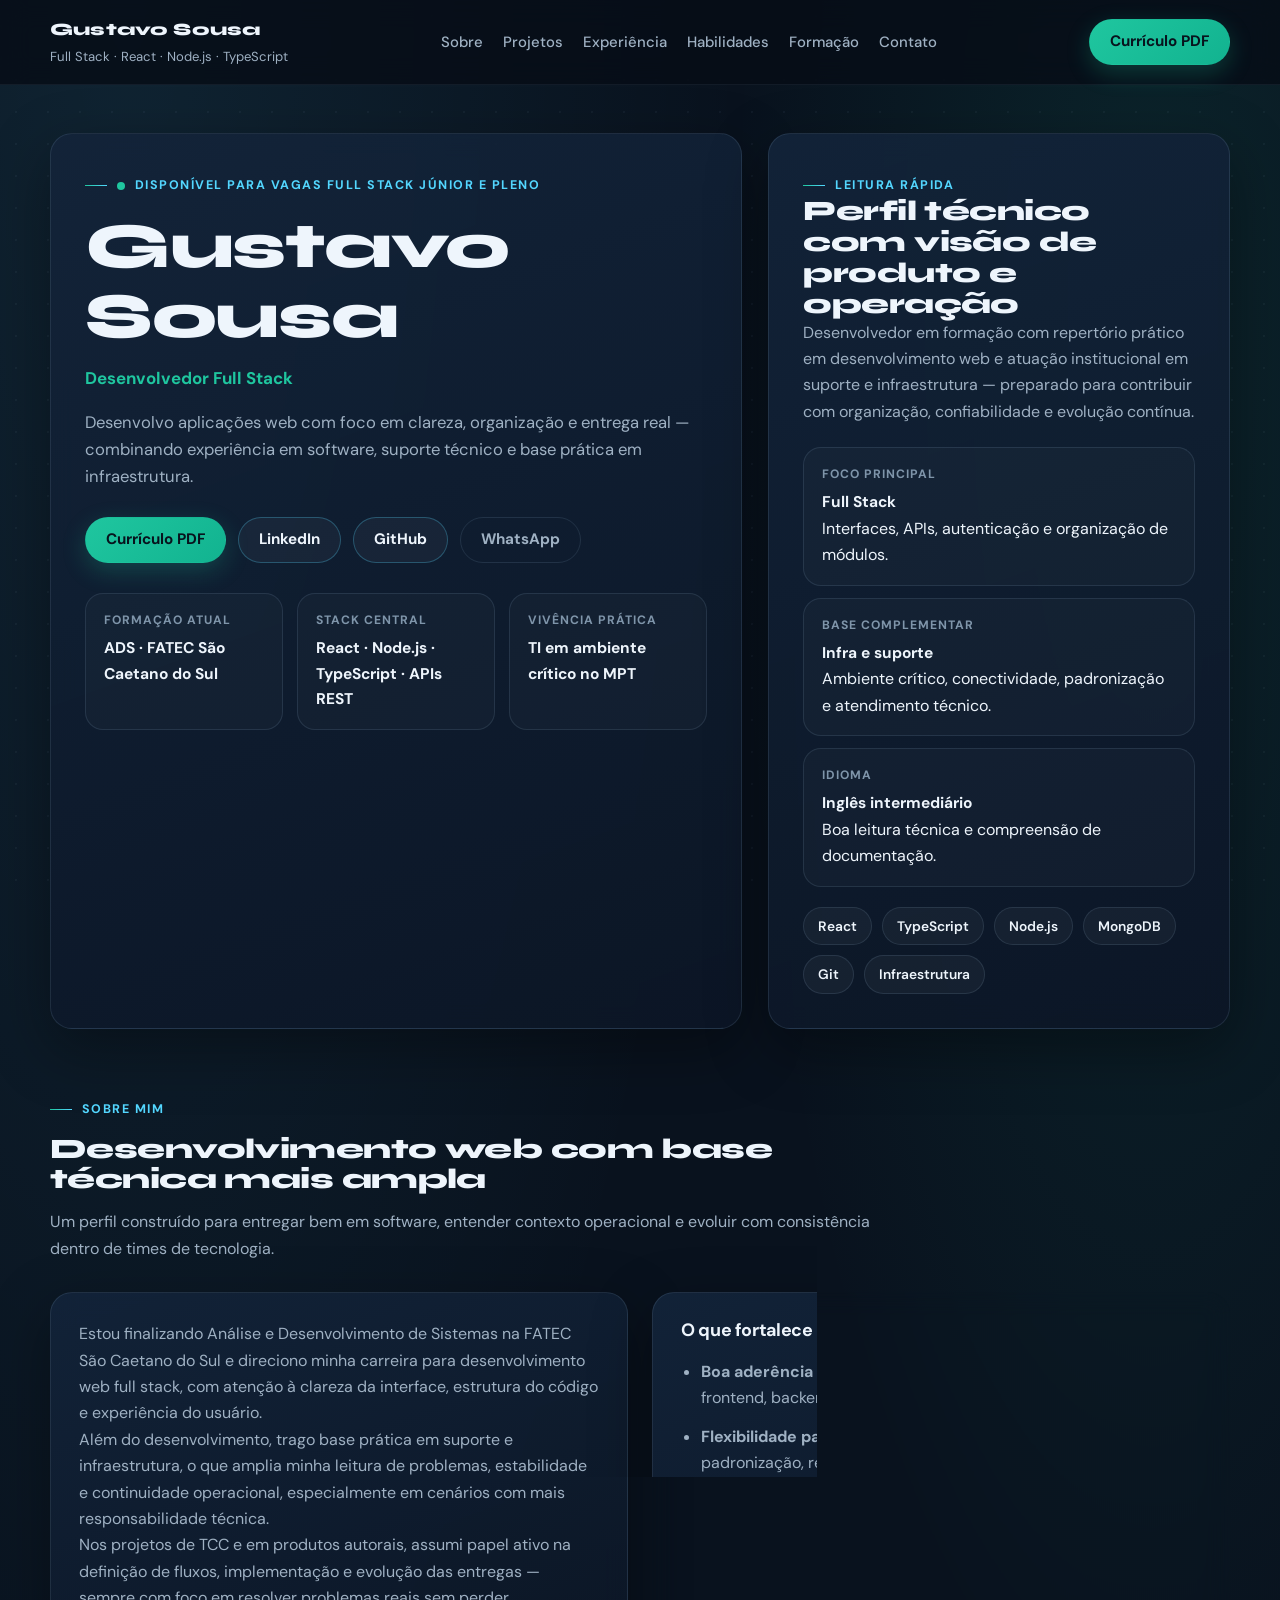
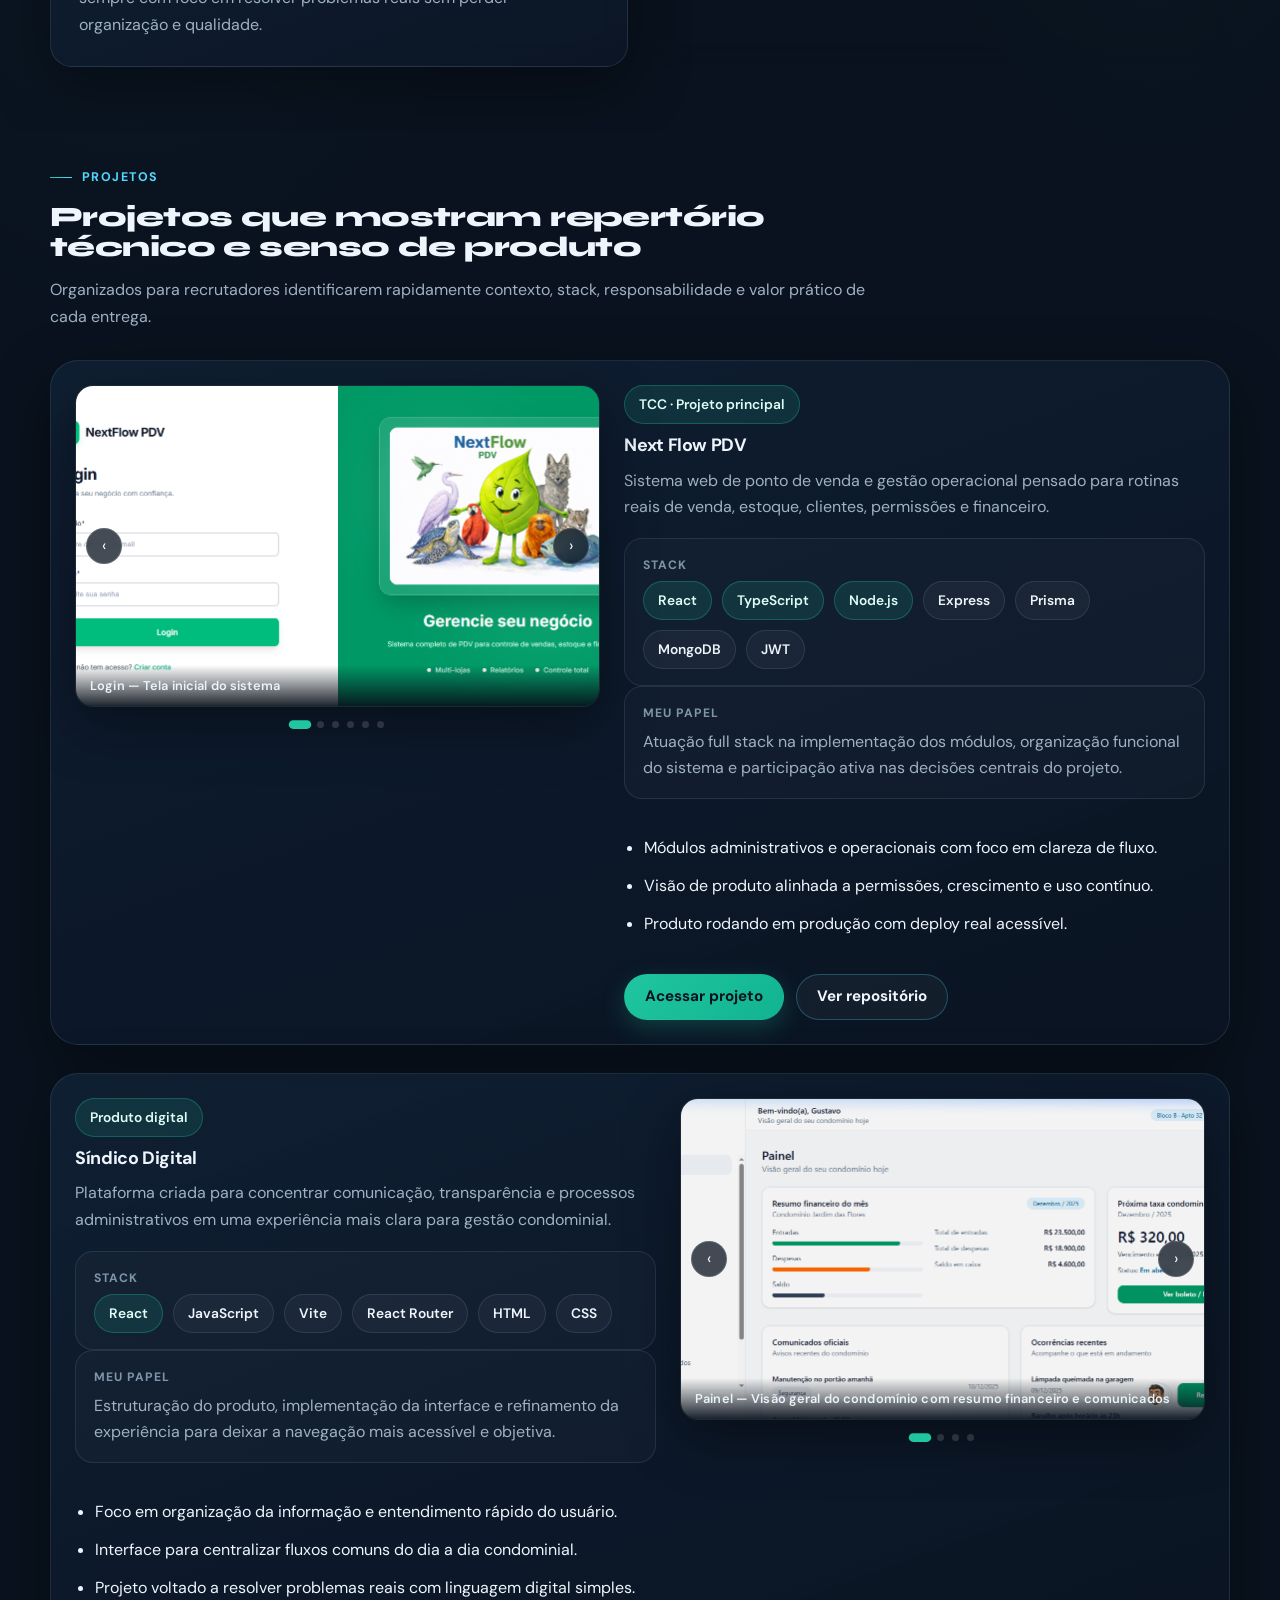
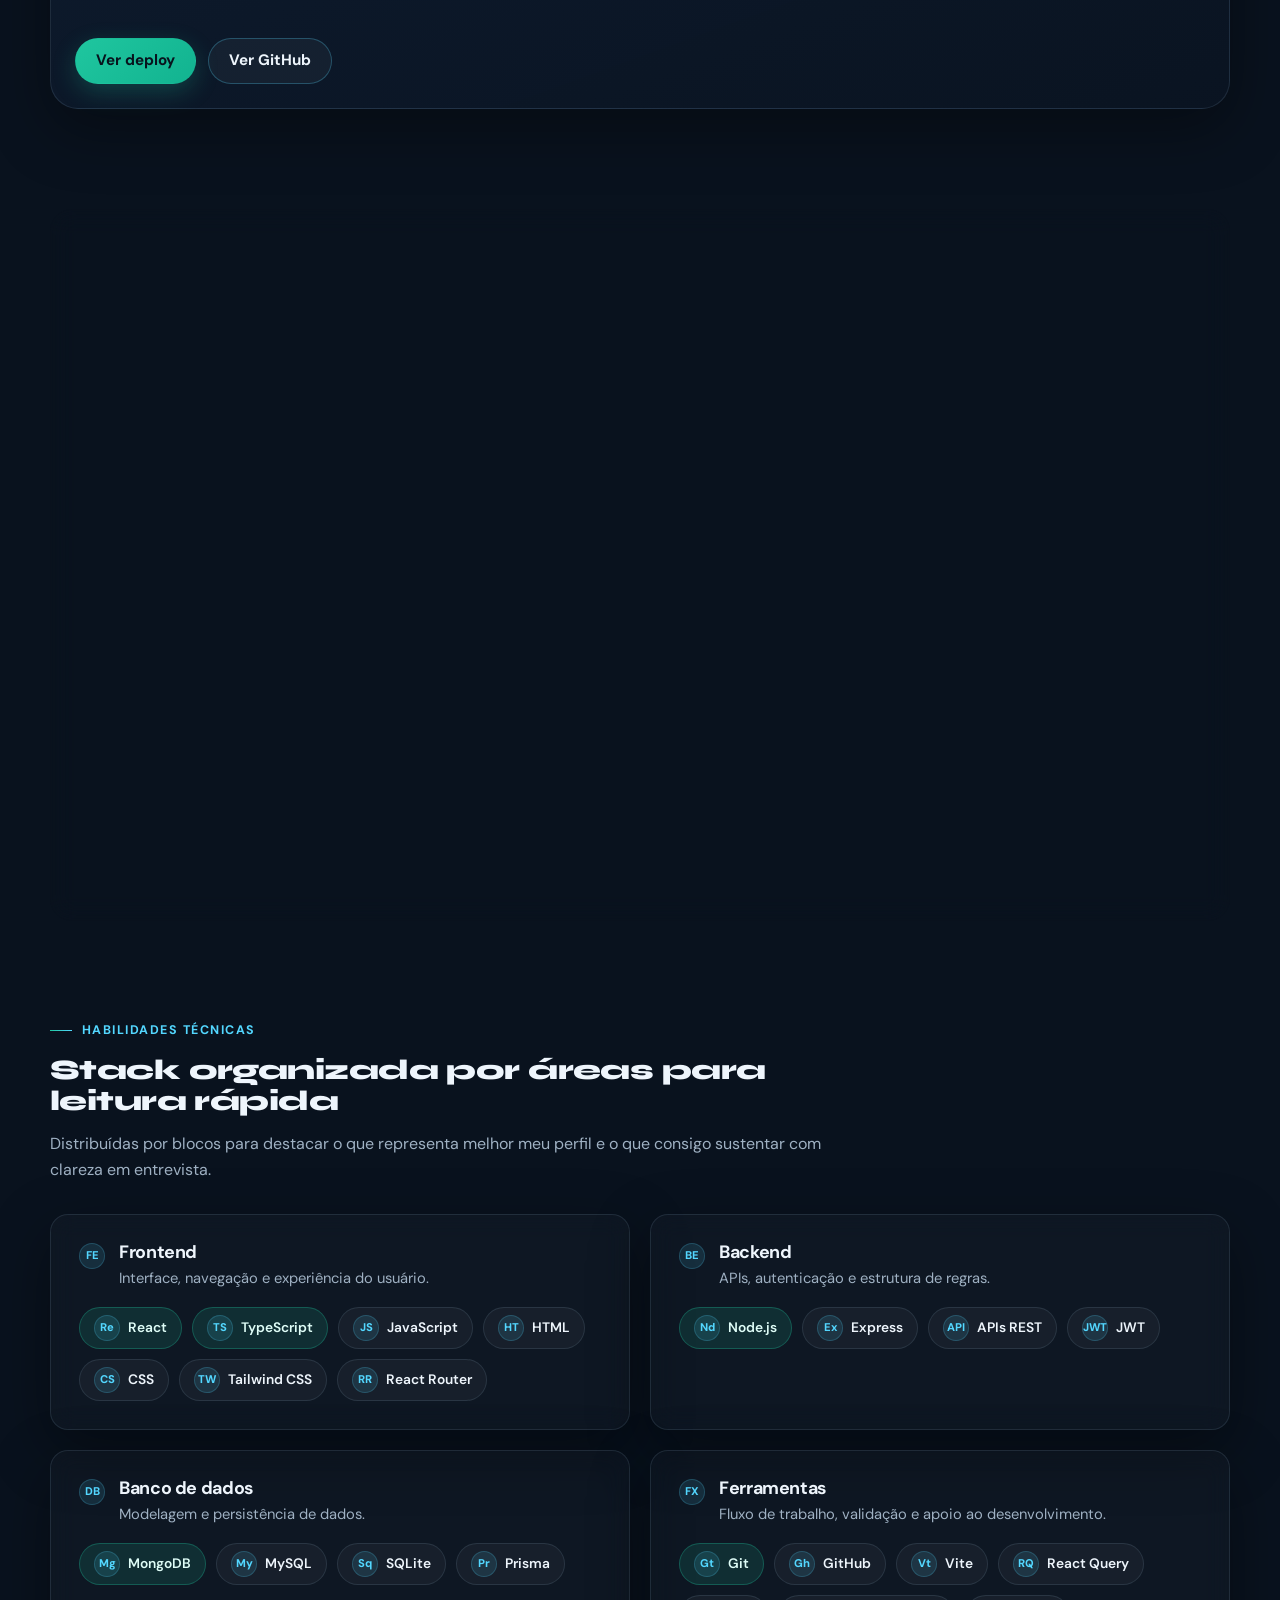
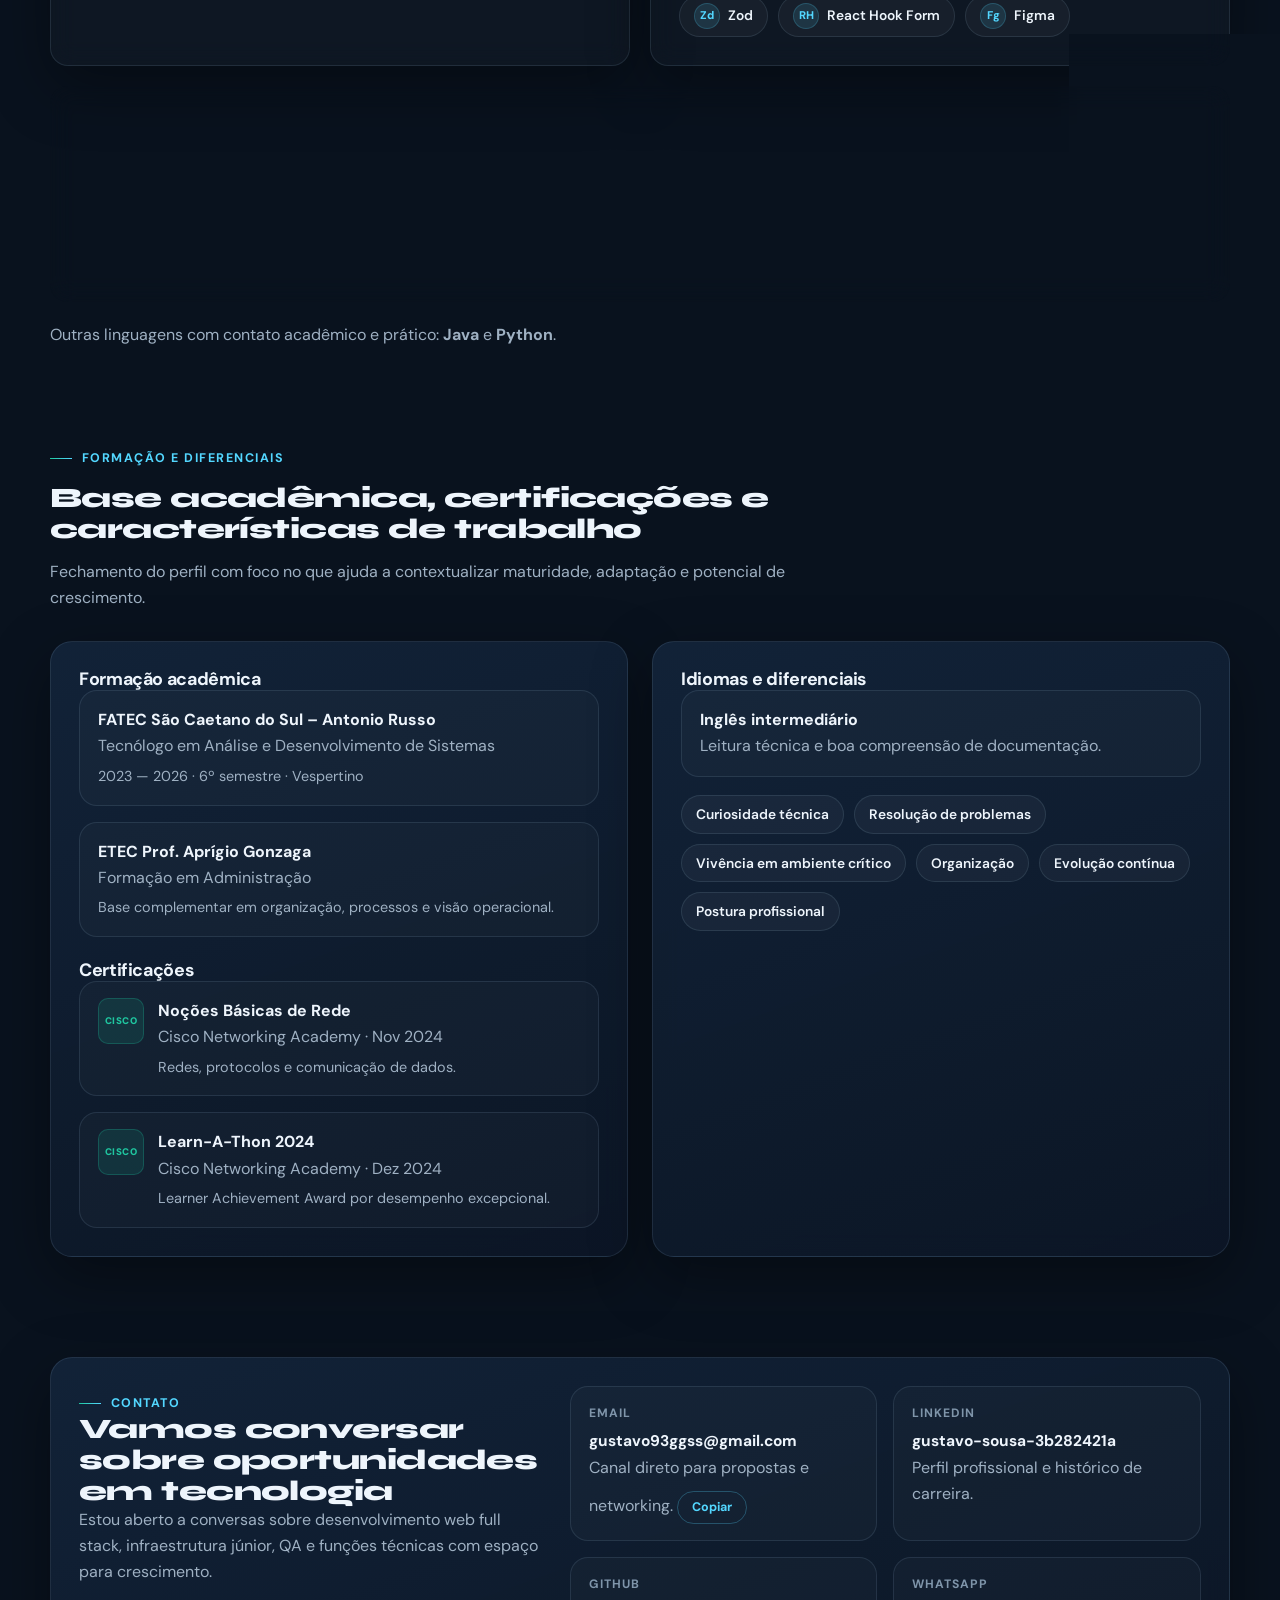
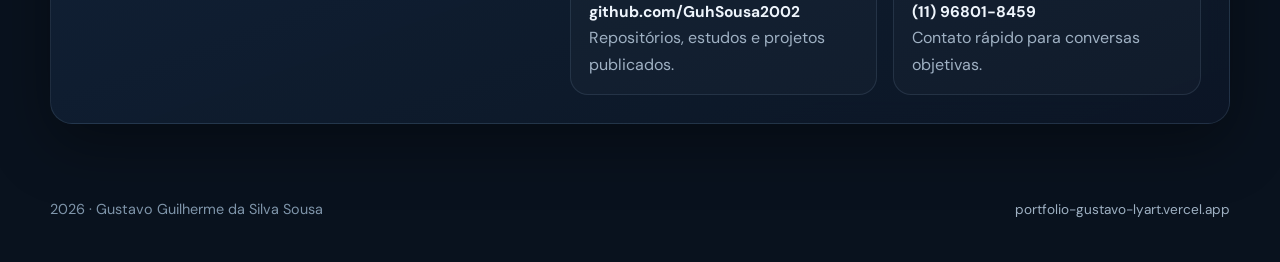
==== commit 95f3db12: "feat: enhance scroll functionality and UI improvements - Added a scroll progress bar to indicate pag" ====
--- a/index.html
+++ b/index.html
@@ -1,30 +1,42 @@
-﻿<!DOCTYPE html>
+<!DOCTYPE html>
 <html lang="pt-BR">
 
 <head>
   <meta charset="UTF-8" />
   <meta name="viewport" content="width=device-width, initial-scale=1.0" />
-  <title>Gustavo Guilherme da Silva Sousa | Portfólio profissional</title>
-  <meta name="description"
-    content="Portfólio profissional de Gustavo Guilherme da Silva Sousa, Desenvolvedor Full Stack com foco em React, Node.js e TypeScript." />
-  <meta name="theme-color" content="#0b1826" />
+  <title>Gustavo Sousa | Desenvolvedor Full Stack</title>
+  <meta name="description" content="Portfólio de Gustavo Sousa, Desenvolvedor Full Stack com foco em React, Node.js e TypeScript. Disponível para oportunidades Júnior e Pleno." />
+  <meta name="theme-color" content="#09121e" />
+
+  <!-- Open Graph -->
+  <meta property="og:title" content="Gustavo Sousa | Desenvolvedor Full Stack" />
+  <meta property="og:description" content="Desenvolvedor Full Stack com stack centrada em React, Node.js e TypeScript. Projetos reais em produção." />
+  <meta property="og:type" content="website" />
+  <meta property="og:url" content="https://portfolio-gustavo-lyart.vercel.app/" />
+
+  <!-- Favicon inline -->
+  <link rel="icon" href="data:image/svg+xml,<svg xmlns='http://www.w3.org/2000/svg' viewBox='0 0 32 32'><rect width='32' height='32' rx='8' fill='%231fc69f'/><text x='16' y='22' font-family='sans-serif' font-weight='900' font-size='16' text-anchor='middle' fill='%2309121e'>GS</text></svg>" />
+
   <!-- Fontes -->
   <link rel="preconnect" href="https://fonts.googleapis.com" />
   <link rel="preconnect" href="https://fonts.gstatic.com" crossorigin />
-  <link href="https://fonts.googleapis.com/css2?family=Inter:wght@400;500;600;700;800&family=Manrope:wght@700;800&display=swap" rel="stylesheet" />
-  <!-- Estilos -->
+  <link href="https://fonts.googleapis.com/css2?family=Syne:wght@700;800&family=DM+Sans:wght@400;500;600;700&display=swap" rel="stylesheet" />
+
   <link rel="stylesheet" href="./style.css" />
 </head>
 
 <body>
+  <!-- Barra de progresso de scroll -->
+  <div class="scroll-progress" id="scrollProgress" aria-hidden="true"></div>
+
   <header class="site-header" id="topo">
     <div class="container site-header__inner">
-      <a class="brand" href="#topo" aria-label="Voltar ao topo do portfólio">
+      <a class="brand" href="#topo" aria-label="Voltar ao topo">
         <span class="brand__name">Gustavo Sousa</span>
-        <span class="brand__role">Full Stack | React, Node.js, TypeScript</span>
+        <span class="brand__role">Full Stack · React · Node.js · TypeScript</span>
       </a>
 
-      <nav class="site-nav" aria-label="Seções principais">
+      <nav class="site-nav" id="siteNav" aria-label="Seções principais">
         <a href="#sobre">Sobre</a>
         <a href="#projetos">Projetos</a>
         <a href="#experiencia">Experiência</a>
@@ -33,23 +45,45 @@
         <a href="#contato">Contato</a>
       </nav>
 
-      <a class="header-cta" href="./curriculo-gustavo.pdf" target="_blank" rel="noreferrer">
-        Currículo PDF
-      </a>
+      <div class="header-right">
+        <a class="header-cta" href="./curriculo-gustavo.pdf" target="_blank" rel="noreferrer">
+          Currículo PDF
+        </a>
+        <button class="hamburger" id="hamburger" aria-label="Abrir menu" aria-expanded="false">
+          <span></span><span></span><span></span>
+        </button>
+      </div>
     </div>
   </header>
 
+  <!-- Overlay menu mobile -->
+  <div class="nav-overlay" id="navOverlay" aria-hidden="true">
+    <nav class="nav-overlay__links" aria-label="Menu mobile">
+      <a href="#sobre">Sobre</a>
+      <a href="#projetos">Projetos</a>
+      <a href="#experiencia">Experiência</a>
+      <a href="#habilidades">Habilidades</a>
+      <a href="#formacao">Formação</a>
+      <a href="#contato">Contato</a>
+      <a href="./curriculo-gustavo.pdf" target="_blank" rel="noreferrer" class="nav-overlay__cta">Currículo PDF</a>
+    </nav>
+  </div>
+
   <main>
+    <!-- ===== HERO ===== -->
     <section class="hero" id="inicio" data-section>
       <div class="container hero__layout">
         <article class="hero__content panel" data-reveal>
+
           <p class="eyebrow">
-            Disponível para vagas de Desenvolvimento Web Full Stack, Infraestrutura Júnior e QA
+            <span class="available-dot" aria-hidden="true"></span>
+            Disponível para vagas Full Stack Júnior e Pleno
           </p>
-          <h1>Gustavo Guilherme da Silva Sousa</h1>
-          <p class="hero__role">Desenvolvedor Full Stack | React, Node.js, TypeScript</p>
+
+          <h1>Gustavo<br>Sousa</h1>
+          <p class="hero__role">Desenvolvedor Full Stack</p>
           <p class="hero__lead">
-            Desenvolvo aplicações web com foco em clareza, organização e uso real do produto,
+            Desenvolvo aplicações web com foco em clareza, organização e entrega real —
             combinando experiência em software, suporte técnico e base prática em infraestrutura.
           </p>
 
@@ -57,8 +91,7 @@
             <a class="button button--primary" href="./curriculo-gustavo.pdf" target="_blank" rel="noreferrer">
               Currículo PDF
             </a>
-            <a class="button button--secondary" href="https://www.linkedin.com/in/gustavo-sousa-3b282421a/"
-              target="_blank" rel="noreferrer">
+            <a class="button button--secondary" href="https://www.linkedin.com/in/gustavo-sousa-3b282421a/" target="_blank" rel="noreferrer">
               LinkedIn
             </a>
             <a class="button button--secondary" href="https://github.com/GuhSousa2002" target="_blank" rel="noreferrer">
@@ -72,15 +105,15 @@
           <ul class="hero__signals">
             <li>
               <span>Formação atual</span>
-              <strong>ADS em conclusão na FATEC São Caetano do Sul</strong>
+              <strong>ADS · FATEC São Caetano do Sul</strong>
             </li>
             <li>
               <span>Stack central</span>
-              <strong>React, Node.js, TypeScript e APIs REST</strong>
+              <strong>React · Node.js · TypeScript · APIs REST</strong>
             </li>
             <li>
               <span>Vivência prática</span>
-              <strong>TI em ambiente crítico no Ministério Público do Trabalho</strong>
+              <strong>TI em ambiente crítico no MPT</strong>
             </li>
           </ul>
         </article>
@@ -88,10 +121,10 @@
         <aside class="hero__panel" data-reveal>
           <article class="panel">
             <p class="section-kicker">Leitura rápida</p>
-            <h2>Perfil técnico com visão de produto, suporte e operação</h2>
+            <h2>Perfil técnico com visão de produto e operação</h2>
             <p class="hero__panel-copy">
               Desenvolvedor em formação com repertório prático em desenvolvimento web e atuação
-              institucional em suporte e infraestrutura, preparado para contribuir com organização,
+              institucional em suporte e infraestrutura — preparado para contribuir com organização,
               confiabilidade e evolução contínua.
             </p>
 
@@ -126,15 +159,13 @@
       </div>
     </section>
 
+    <!-- ===== SOBRE ===== -->
     <section class="section" id="sobre" data-section>
       <div class="container">
         <header class="section-heading" data-reveal>
           <span class="section-kicker">Sobre mim</span>
           <h2>Desenvolvimento web com base técnica mais ampla</h2>
-          <p>
-            Um perfil construído para entregar bem em software, entender contexto operacional e
-            evoluir com consistência dentro de times de tecnologia.
-          </p>
+          <p>Um perfil construído para entregar bem em software, entender contexto operacional e evoluir com consistência dentro de times de tecnologia.</p>
         </header>
 
         <div class="overview-grid">
@@ -151,8 +182,8 @@
             </p>
             <p>
               Nos projetos de TCC e em produtos autorais, assumi papel ativo na definição de
-              fluxos, implementação e evolução das entregas, sempre com foco em resolver problemas
-              reais sem perder organização e qualidade.
+              fluxos, implementação e evolução das entregas — sempre com foco em resolver
+              problemas reais sem perder organização e qualidade.
             </p>
           </article>
 
@@ -181,20 +212,19 @@
       </div>
     </section>
 
+    <!-- ===== PROJETOS ===== -->
     <section class="section" id="projetos" data-section>
       <div class="container">
         <header class="section-heading" data-reveal>
           <span class="section-kicker">Projetos</span>
           <h2>Projetos que mostram repertório técnico e senso de produto</h2>
-          <p>
-            Os destaques abaixo foram organizados para recrutadores identificarem rapidamente
-            contexto, stack, responsabilidade e valor prático de cada entrega.
-          </p>
+          <p>Organizados para recrutadores identificarem rapidamente contexto, stack, responsabilidade e valor prático de cada entrega.</p>
         </header>
 
         <div class="projects-list">
+          <!-- Next Flow PDV -->
           <article class="project-card" data-reveal>
-            <div class="project-card__media" style="flex-direction:column;gap:0">
+            <div class="project-card__media">
               <div class="screenshot-slider" id="slider-nextflow" aria-label="Screenshots do Next Flow PDV">
                 <div class="screenshot-slider__track" id="slider-nextflow-track">
                   <figure class="screenshot-slide">
@@ -237,12 +267,9 @@
 
             <div class="project-card__body">
               <div class="project-card__head">
-                <span class="project-badge">Projeto principal de TCC</span>
+                <span class="project-badge">TCC · Projeto principal</span>
                 <h3>Next Flow PDV</h3>
-                <p>
-                  Sistema web de ponto de venda e gestão operacional pensado para rotinas reais de
-                  venda, estoque, clientes, permissões e financeiro.
-                </p>
+                <p>Sistema web de ponto de venda e gestão operacional pensado para rotinas reais de venda, estoque, clientes, permissões e financeiro.</p>
               </div>
 
               <div class="project-facts">
@@ -258,37 +285,28 @@
                     <span class="stack-pill">JWT</span>
                   </div>
                 </article>
-
                 <article>
                   <span class="project-facts__label">Meu papel</span>
-                  <p>
-                    Atuação full stack na implementação dos módulos, organização funcional do
-                    sistema e participação ativa nas decisões centrais do projeto.
-                  </p>
+                  <p>Atuação full stack na implementação dos módulos, organização funcional do sistema e participação ativa nas decisões centrais do projeto.</p>
                 </article>
               </div>
 
               <ul class="project-highlights">
                 <li>Módulos administrativos e operacionais com foco em clareza de fluxo.</li>
                 <li>Visão de produto alinhada a permissões, crescimento e uso contínuo.</li>
-                <li>Estrutura preparada para apoiar rotina real de operação e gestão.</li>
+                <li>Produto rodando em produção com deploy real acessível.</li>
               </ul>
 
               <div class="project-actions">
-                <a class="button button--primary" href="https://nextflowpdv.com.br/auth/login" target="_blank"
-                  rel="noreferrer">
-                  Acessar projeto
-                </a>
-                <a class="button button--secondary" href="https://github.com/thiagoSEP121914/black_flow_pdv"
-                  target="_blank" rel="noreferrer">
-                  Ver repositório
-                </a>
-              </div>
-            </div>
-          </article>
-
+                <a class="button button--primary" href="https://nextflowpdv.com.br/auth/login" target="_blank" rel="noreferrer">Acessar projeto</a>
+                <a class="button button--secondary" href="https://github.com/thiagoSEP121914/black_flow_pdv" target="_blank" rel="noreferrer">Ver repositório</a>
+              </div>
+            </div>
+          </article>
+
+          <!-- Síndico Digital -->
           <article class="project-card project-card--reverse" data-reveal>
-            <div class="project-card__media" style="flex-direction:column;gap:0">
+            <div class="project-card__media">
               <div class="screenshot-slider" id="slider-sindico" aria-label="Screenshots do Síndico Digital">
                 <div class="screenshot-slider__track" id="slider-sindico-track">
                   <figure class="screenshot-slide">
@@ -296,13 +314,11 @@
                     <figcaption>Painel — Visão geral do condomínio com resumo financeiro e comunicados</figcaption>
                   </figure>
                   <figure class="screenshot-slide">
-                    <img src="./assets/sindico-financeiro.png" alt="Síndico Digital — Módulo financeiro"
-                      loading="lazy" />
+                    <img src="./assets/sindico-financeiro.png" alt="Síndico Digital — Módulo financeiro" loading="lazy" />
                     <figcaption>Financeiro — Taxa condominial, Pix, boleto e histórico de pagamentos</figcaption>
                   </figure>
                   <figure class="screenshot-slide">
-                    <img src="./assets/sindico-transparencia.png" alt="Síndico Digital — Transparência"
-                      loading="lazy" />
+                    <img src="./assets/sindico-transparencia.png" alt="Síndico Digital — Transparência" loading="lazy" />
                     <figcaption>Transparência — Receitas, despesas e comprovantes do condomínio</figcaption>
                   </figure>
                   <figure class="screenshot-slide">
@@ -310,10 +326,8 @@
                     <figcaption>Salão de Festa — Agendamento com calendário e horários disponíveis</figcaption>
                   </figure>
                 </div>
-                <button class="slider-btn slider-btn--prev" data-slider="sindico" data-dir="-1"
-                  aria-label="Anterior">&#8249;</button>
-                <button class="slider-btn slider-btn--next" data-slider="sindico" data-dir="1"
-                  aria-label="Próximo">&#8250;</button>
+                <button class="slider-btn slider-btn--prev" data-slider="sindico" data-dir="-1" aria-label="Anterior">&#8249;</button>
+                <button class="slider-btn slider-btn--next" data-slider="sindico" data-dir="1" aria-label="Próximo">&#8250;</button>
               </div>
               <div class="slider-dots" id="slider-sindico-dots" aria-hidden="true">
                 <button class="slider-dot active" data-slider="sindico" data-index="0"></button>
@@ -327,10 +341,7 @@
               <div class="project-card__head">
                 <span class="project-badge">Produto digital</span>
                 <h3>Síndico Digital</h3>
-                <p>
-                  Plataforma criada para concentrar comunicação, transparência e processos
-                  administrativos em uma experiência mais clara para gestão condominial.
-                </p>
+                <p>Plataforma criada para concentrar comunicação, transparência e processos administrativos em uma experiência mais clara para gestão condominial.</p>
               </div>
 
               <div class="project-facts">
@@ -345,31 +356,21 @@
                     <span class="stack-pill">CSS</span>
                   </div>
                 </article>
-
                 <article>
                   <span class="project-facts__label">Meu papel</span>
-                  <p>
-                    Estruturação do produto, implementação da interface e refinamento da
-                    experiência para deixar a navegação mais acessível e objetiva.
-                  </p>
+                  <p>Estruturação do produto, implementação da interface e refinamento da experiência para deixar a navegação mais acessível e objetiva.</p>
                 </article>
               </div>
 
               <ul class="project-highlights">
                 <li>Foco em organização da informação e entendimento rápido do usuário.</li>
-                <li>Interface pensada para centralizar fluxos comuns do dia a dia condominial.</li>
+                <li>Interface para centralizar fluxos comuns do dia a dia condominial.</li>
                 <li>Projeto voltado a resolver problemas reais com linguagem digital simples.</li>
               </ul>
 
               <div class="project-actions">
-                <a class="button button--primary" href="https://sidi-sindico-digital.vercel.app/" target="_blank"
-                  rel="noreferrer">
-                  Ver deploy
-                </a>
-                <a class="button button--secondary" href="https://github.com/GuhSousa2002" target="_blank"
-                  rel="noreferrer">
-                  Ver GitHub
-                </a>
+                <a class="button button--primary" href="https://sidi-sindico-digital.vercel.app/" target="_blank" rel="noreferrer">Ver deploy</a>
+                <a class="button button--secondary" href="https://github.com/GuhSousa2002" target="_blank" rel="noreferrer">Ver GitHub</a>
               </div>
             </div>
           </article>
@@ -377,6 +378,7 @@
       </div>
     </section>
 
+    <!-- ===== EXPERIÊNCIA ===== -->
     <section class="section" id="experiencia" data-section>
       <div class="container">
         <article class="experience-card panel" data-reveal>
@@ -385,11 +387,8 @@
               <span class="section-kicker">Experiência</span>
               <h2>Ministério Público do Trabalho</h2>
               <p class="experience-card__role">Estagiário de TI | Infraestrutura e Suporte</p>
-              <p class="experience-card__meta">
-                Procuradoria Regional do Trabalho da 2ª Região · 2024 — 2025
-              </p>
-            </div>
-
+              <p class="experience-card__meta">Procuradoria Regional do Trabalho da 2ª Região · 2024 — 2025</p>
+            </div>
             <div class="experience-badges">
               <span class="soft-badge">Sistemas críticos</span>
               <span class="soft-badge">Videoconferência</span>
@@ -400,10 +399,8 @@
           <div class="experience-card__body">
             <p class="experience-card__summary">
               Atuação em ambiente institucional de alta responsabilidade, apoiando usuários,
-              estações de trabalho, conectividade e rotinas que exigem estabilidade, organização e
-              resposta rápida.
+              estações de trabalho, conectividade e rotinas que exigem estabilidade, organização e resposta rápida.
             </p>
-
             <ul class="experience-list">
               <li>Suporte técnico a usuários em sistemas institucionais críticos, incluindo PJe e SEI.</li>
               <li>Formatação, instalação de imagens corporativas e padronização de estações de trabalho.</li>
@@ -431,25 +428,20 @@
       </div>
     </section>
 
+    <!-- ===== HABILIDADES ===== -->
     <section class="section" id="habilidades" data-section>
       <div class="container">
         <header class="section-heading" data-reveal>
           <span class="section-kicker">Habilidades técnicas</span>
           <h2>Stack organizada por áreas para leitura rápida</h2>
-          <p>
-            As tecnologias foram distribuídas por blocos para destacar o que hoje representa melhor
-            meu perfil profissional e o que consigo sustentar com clareza em entrevista.
-          </p>
+          <p>Distribuídas por blocos para destacar o que representa melhor meu perfil e o que consigo sustentar com clareza em entrevista.</p>
         </header>
 
         <div class="skills-grid">
           <article class="skill-card panel" data-reveal>
             <div class="skill-card__header">
               <span class="skill-card__icon">FE</span>
-              <div>
-                <h3>Frontend</h3>
-                <p>Interface, navegação e experiência do usuário.</p>
-              </div>
+              <div><h3>Frontend</h3><p>Interface, navegação e experiência do usuário.</p></div>
             </div>
             <div class="tech-list">
               <span class="tech-chip tech-chip--primary"><span class="tech-chip__icon">Re</span>React</span>
@@ -465,10 +457,7 @@
           <article class="skill-card panel" data-reveal>
             <div class="skill-card__header">
               <span class="skill-card__icon">BE</span>
-              <div>
-                <h3>Backend</h3>
-                <p>APIs, autenticação e estrutura de regras.</p>
-              </div>
+              <div><h3>Backend</h3><p>APIs, autenticação e estrutura de regras.</p></div>
             </div>
             <div class="tech-list">
               <span class="tech-chip tech-chip--primary"><span class="tech-chip__icon">Nd</span>Node.js</span>
@@ -481,10 +470,7 @@
           <article class="skill-card panel" data-reveal>
             <div class="skill-card__header">
               <span class="skill-card__icon">DB</span>
-              <div>
-                <h3>Banco de dados</h3>
-                <p>Modelagem e persistência de dados.</p>
-              </div>
+              <div><h3>Banco de dados</h3><p>Modelagem e persistência de dados.</p></div>
             </div>
             <div class="tech-list">
               <span class="tech-chip tech-chip--primary"><span class="tech-chip__icon">Mg</span>MongoDB</span>
@@ -497,10 +483,7 @@
           <article class="skill-card panel" data-reveal>
             <div class="skill-card__header">
               <span class="skill-card__icon">FX</span>
-              <div>
-                <h3>Ferramentas</h3>
-                <p>Fluxo de trabalho, validação e apoio ao desenvolvimento.</p>
-              </div>
+              <div><h3>Ferramentas</h3><p>Fluxo de trabalho, validação e apoio ao desenvolvimento.</p></div>
             </div>
             <div class="tech-list">
               <span class="tech-chip tech-chip--primary"><span class="tech-chip__icon">Gt</span>Git</span>
@@ -510,17 +493,13 @@
               <span class="tech-chip"><span class="tech-chip__icon">Zd</span>Zod</span>
               <span class="tech-chip"><span class="tech-chip__icon">RH</span>React Hook Form</span>
               <span class="tech-chip"><span class="tech-chip__icon">Fg</span>Figma</span>
-              <span class="tech-chip"><span class="tech-chip__icon">XL</span>Excel</span>
-            </div>
-          </article>
-
-          <article class="skill-card panel" data-reveal>
+            </div>
+          </article>
+
+          <article class="skill-card skill-card--wide panel" data-reveal>
             <div class="skill-card__header">
               <span class="skill-card__icon">IT</span>
-              <div>
-                <h3>Infraestrutura e suporte</h3>
-                <p>Base operacional para ambientes corporativos e atendimento técnico.</p>
-              </div>
+              <div><h3>Infraestrutura e suporte</h3><p>Base operacional para ambientes corporativos e atendimento técnico.</p></div>
             </div>
             <div class="tech-list">
               <span class="tech-chip"><span class="tech-chip__icon">SP</span>Suporte técnico</span>
@@ -535,26 +514,23 @@
         </div>
 
         <p class="skills-note" data-reveal>
-          Outras linguagens com contato acadêmico e prático: <strong>Java</strong> e
-          <strong>Python</strong>.
+          Outras linguagens com contato acadêmico e prático: <strong>Java</strong> e <strong>Python</strong>.
         </p>
       </div>
     </section>
 
+    <!-- ===== FORMAÇÃO ===== -->
     <section class="section" id="formacao" data-section>
       <div class="container">
         <header class="section-heading" data-reveal>
           <span class="section-kicker">Formação e diferenciais</span>
-          <h2>Base acadêmica, idioma e características de trabalho</h2>
-          <p>
-            Fechamento do perfil com foco no que ajuda a contextualizar maturidade, adaptação e
-            potencial de crescimento.
-          </p>
+          <h2>Base acadêmica, certificações e características de trabalho</h2>
+          <p>Fechamento do perfil com foco no que ajuda a contextualizar maturidade, adaptação e potencial de crescimento.</p>
         </header>
 
         <div class="credentials-grid">
           <article class="panel" data-reveal>
-            <h3>Formação</h3>
+            <h3>Formação acadêmica</h3>
 
             <div class="education-item">
               <strong>FATEC São Caetano do Sul – Antonio Russo</strong>
@@ -566,6 +542,26 @@
               <strong>ETEC Prof. Aprígio Gonzaga</strong>
               <p>Formação em Administração</p>
               <span>Base complementar em organização, processos e visão operacional.</span>
+            </div>
+
+            <h3 style="margin-top:24px">Certificações</h3>
+
+            <div class="education-item cert-item">
+              <div class="cert-icon" aria-hidden="true">CISCO</div>
+              <div>
+                <strong>Noções Básicas de Rede</strong>
+                <p>Cisco Networking Academy · Nov 2024</p>
+                <span>Redes, protocolos e comunicação de dados.</span>
+              </div>
+            </div>
+
+            <div class="education-item cert-item">
+              <div class="cert-icon" aria-hidden="true">CISCO</div>
+              <div>
+                <strong>Learn-A-Thon 2024</strong>
+                <p>Cisco Networking Academy · Dez 2024</p>
+                <span>Learner Achievement Award por desempenho excepcional.</span>
+              </div>
             </div>
           </article>
 
@@ -590,16 +586,14 @@
       </div>
     </section>
 
+    <!-- ===== CONTATO ===== -->
     <section class="section" id="contato" data-section>
       <div class="container">
         <article class="contact-card panel" data-reveal>
           <div class="contact-card__content">
             <span class="section-kicker">Contato</span>
             <h2>Vamos conversar sobre oportunidades em tecnologia</h2>
-            <p>
-              Estou aberto a conversas sobre desenvolvimento web full stack, infraestrutura
-              júnior, QA e funções técnicas com espaço para crescimento.
-            </p>
+            <p>Estou aberto a conversas sobre desenvolvimento web full stack, infraestrutura júnior, QA e funções técnicas com espaço para crescimento.</p>
           </div>
 
           <div class="contact-grid">
@@ -607,10 +601,10 @@
               <span class="contact-link__label">Email</span>
               <strong>gustavo93ggss@gmail.com</strong>
               <span class="contact-link__note">Canal direto para propostas e networking.</span>
-            </a>
-
-            <a class="contact-link" href="https://www.linkedin.com/in/gustavo-sousa-3b282421a/" target="_blank"
-              rel="noreferrer">
+              <button class="copy-btn" data-copy="gustavo93ggss@gmail.com" aria-label="Copiar email" onclick="event.preventDefault()">Copiar</button>
+            </a>
+
+            <a class="contact-link" href="https://www.linkedin.com/in/gustavo-sousa-3b282421a/" target="_blank" rel="noreferrer">
               <span class="contact-link__label">LinkedIn</span>
               <strong>gustavo-sousa-3b282421a</strong>
               <span class="contact-link__note">Perfil profissional e histórico de carreira.</span>
@@ -636,10 +630,10 @@
   <footer class="site-footer">
     <div class="container site-footer__inner">
       <p><span data-year></span> · Gustavo Guilherme da Silva Sousa</p>
+      <a href="https://portfolio-gustavo-lyart.vercel.app" class="footer-link">portfolio-gustavo-lyart.vercel.app</a>
     </div>
   </footer>
-  <!-- Lógica: scroll reveal, nav ativa, sliders -->
+
   <script src="./script.js"></script>
 </body>
-
-</html>+</html>
--- a/style.css
+++ b/style.css
@@ -1,75 +1,105 @@
 /* ============================================================
-   Portfólio – Gustavo Sousa | style.css
+   Portfólio – Gustavo Sousa | style.css (v2)
    ============================================================ */
 
-/* ---------- Variáveis de design (tokens) ---------- */
+/* ---------- Tokens de design ---------- */
 :root {
-  --bg: #0a1523;
-  --bg-soft: #0e1d30;
-  --panel: rgba(14, 29, 48, 0.86);
-  --panel-2: rgba(18, 38, 61, 0.94);
-  --line: rgba(148, 186, 214, 0.16);
-  --line-strong: rgba(84, 214, 255, 0.24);
+  --bg: #09121e;
+  --bg-soft: #0d1a2e;
+  --panel: rgba(13, 26, 46, 0.90);
+  --panel-2: rgba(17, 34, 58, 0.96);
+  --line: rgba(148, 186, 214, 0.14);
+  --line-strong: rgba(84, 214, 255, 0.28);
   --text: #eef5fc;
   --muted: #9fb1c3;
   --muted-2: #7f95aa;
   --accent: #1fc69f;
   --accent-2: #53d7ff;
-  --accent-soft: rgba(31, 198, 159, 0.12);
+  --accent-soft: rgba(31, 198, 159, 0.13);
   --accent-soft-2: rgba(83, 215, 255, 0.10);
-  --shadow: 0 18px 55px rgba(0, 0, 0, .32);
+  --glow: 0 0 40px rgba(31, 198, 159, 0.12);
+  --shadow: 0 20px 60px rgba(0, 0, 0, .36);
   --radius: 22px;
   --radius-sm: 16px;
   --max: 1180px;
-  --header-h: 86px;
-}
-
-/* ---------- Reset básico ---------- */
-* { box-sizing: border-box }
-
+  --header-h: 84px;
+}
+
+/* ---------- Reset ---------- */
+*, *::before, *::after { box-sizing: border-box; margin: 0; padding: 0 }
 html { scroll-behavior: smooth }
-
+img { max-width: 100%; display: block }
+a { color: inherit; text-decoration: none }
+button { font: inherit; cursor: pointer }
+
+/* ---------- Tipografia base ---------- */
 body {
-  margin: 0;
-  font-family: Inter, system-ui, -apple-system, BlinkMacSystemFont, "Segoe UI", sans-serif;
-  background:
-    radial-gradient(circle at top left, rgba(83, 215, 255, 0.11), transparent 28%),
-    radial-gradient(circle at top right, rgba(31, 198, 159, 0.11), transparent 24%),
-    linear-gradient(180deg, #09121e 0%, #0c1727 40%, #0a1523 100%);
+  font-family: 'DM Sans', system-ui, -apple-system, sans-serif;
+  background: var(--bg);
   color: var(--text);
-  line-height: 1.62;
+  line-height: 1.65;
   -webkit-font-smoothing: antialiased;
   text-rendering: optimizeLegibility;
-}
-
-img { max-width: 100%; display: block }
-
-a { color: inherit; text-decoration: none }
-
-button { font: inherit }
+  background-image:
+    radial-gradient(ellipse 80% 50% at 10% 0%, rgba(83, 215, 255, 0.09) 0%, transparent 60%),
+    radial-gradient(ellipse 60% 40% at 90% 5%, rgba(31, 198, 159, 0.10) 0%, transparent 55%),
+    radial-gradient(ellipse 100% 80% at 50% 100%, rgba(9, 18, 30, 1) 0%, transparent 80%);
+}
+
+/* Padrão de pontos sutil no fundo */
+body::before {
+  content: '';
+  position: fixed;
+  inset: 0;
+  background-image: radial-gradient(rgba(148, 186, 214, 0.06) 1px, transparent 1px);
+  background-size: 32px 32px;
+  pointer-events: none;
+  z-index: 0;
+}
+
+/* ---------- Barra de progresso scroll ---------- */
+.scroll-progress {
+  position: fixed;
+  top: 0;
+  left: 0;
+  height: 2px;
+  width: 0%;
+  background: linear-gradient(90deg, var(--accent), var(--accent-2));
+  z-index: 100;
+  transition: width .1s linear;
+  box-shadow: 0 0 8px rgba(31, 198, 159, 0.6);
+}
 
 /* ---------- Layout utilitários ---------- */
 .container {
   width: min(calc(100% - 40px), var(--max));
   margin-inline: auto;
+  position: relative;
+  z-index: 1;
 }
 
 .panel {
-  background: linear-gradient(180deg, rgba(19, 34, 54, .90), rgba(13, 26, 42, .92));
+  background: linear-gradient(160deg, rgba(19, 36, 58, .92), rgba(12, 22, 38, .95));
   border: 1px solid var(--line);
   border-radius: var(--radius);
   box-shadow: var(--shadow);
-  backdrop-filter: blur(10px);
-}
-
-/* ---------- Cabeçalho ---------- */
+  backdrop-filter: blur(12px);
+  transition: border-color .25s ease, box-shadow .25s ease;
+}
+
+.panel:hover {
+  border-color: rgba(84, 214, 255, 0.18);
+  box-shadow: var(--shadow), var(--glow);
+}
+
+/* ---------- Header ---------- */
 .site-header {
   position: sticky;
   top: 0;
   z-index: 40;
-  background: rgba(7, 14, 23, .76);
-  border-bottom: 1px solid rgba(148, 186, 214, .10);
-  backdrop-filter: blur(12px);
+  background: rgba(7, 13, 22, .82);
+  border-bottom: 1px solid rgba(148, 186, 214, .08);
+  backdrop-filter: blur(14px);
 }
 
 .site-header__inner {
@@ -88,8 +118,8 @@
 }
 
 .brand__name {
-  font-family: Manrope, Inter, sans-serif;
-  font-size: 1.05rem;
+  font-family: 'Syne', sans-serif;
+  font-size: 1.08rem;
   font-weight: 800;
   letter-spacing: .01em;
 }
@@ -99,24 +129,21 @@
 .site-nav {
   display: flex;
   align-items: center;
-  gap: 18px;
+  gap: 20px;
   flex-wrap: wrap;
   justify-content: center;
 }
 
-.site-nav a { font-size: .95rem; color: var(--muted); position: relative }
+.site-nav a { font-size: .93rem; color: var(--muted); position: relative; font-weight: 500 }
 
 .site-nav a:hover,
 .site-nav a.is-active { color: var(--text) }
 
-/* Underline animado nos links de nav */
 .site-nav a::after {
-  content: "";
+  content: '';
   position: absolute;
-  left: 0;
-  bottom: -6px;
-  width: 100%;
-  height: 2px;
+  left: 0; bottom: -5px;
+  width: 100%; height: 2px;
   background: linear-gradient(90deg, var(--accent), var(--accent-2));
   transform: scaleX(0);
   transform-origin: left;
@@ -126,31 +153,102 @@
 .site-nav a:hover::after,
 .site-nav a.is-active::after { transform: scaleX(1) }
 
+.header-right { display: flex; align-items: center; gap: 12px }
+
+/* ---------- Hamburger ---------- */
+.hamburger {
+  display: none;
+  flex-direction: column;
+  justify-content: center;
+  gap: 5px;
+  width: 40px;
+  height: 40px;
+  border: 1px solid var(--line);
+  border-radius: 10px;
+  background: transparent;
+  padding: 8px 10px;
+}
+
+.hamburger span {
+  display: block;
+  height: 2px;
+  background: var(--text);
+  border-radius: 2px;
+  transition: transform .22s ease, opacity .22s ease;
+}
+
+.hamburger.is-open span:nth-child(1) { transform: translateY(7px) rotate(45deg) }
+.hamburger.is-open span:nth-child(2) { opacity: 0 }
+.hamburger.is-open span:nth-child(3) { transform: translateY(-7px) rotate(-45deg) }
+
+/* ---------- Nav overlay mobile ---------- */
+.nav-overlay {
+  position: fixed;
+  inset: 0;
+  z-index: 35;
+  background: rgba(7, 13, 22, .97);
+  backdrop-filter: blur(16px);
+  display: flex;
+  align-items: center;
+  justify-content: center;
+  opacity: 0;
+  pointer-events: none;
+  transition: opacity .28s ease;
+}
+
+.nav-overlay.is-open { opacity: 1; pointer-events: auto }
+
+.nav-overlay__links {
+  display: flex;
+  flex-direction: column;
+  align-items: center;
+  gap: 28px;
+}
+
+.nav-overlay__links a {
+  font-family: 'Syne', sans-serif;
+  font-size: 1.8rem;
+  font-weight: 700;
+  color: var(--muted);
+  transition: color .18s ease;
+}
+
+.nav-overlay__links a:hover { color: var(--text) }
+
+.nav-overlay__cta {
+  margin-top: 12px;
+  font-size: 1rem !important;
+  font-family: 'DM Sans', sans-serif !important;
+  background: linear-gradient(135deg, var(--accent), #12b390) !important;
+  color: #08131d !important;
+  padding: 14px 32px;
+  border-radius: 999px;
+  font-weight: 700 !important;
+}
+
 /* ---------- Botões ---------- */
-.header-cta,
-.button {
+.header-cta, .button {
   display: inline-flex;
   align-items: center;
   justify-content: center;
   gap: 10px;
   min-height: 46px;
-  padding: 0 18px;
+  padding: 0 20px;
   border-radius: 999px;
   border: 1px solid transparent;
   font-weight: 700;
+  font-size: .95rem;
   transition: transform .18s ease, box-shadow .18s ease, border-color .18s ease, background .18s ease;
-  cursor: pointer;
-}
-
-.header-cta,
-.button--primary {
+}
+
+.header-cta, .button--primary {
   background: linear-gradient(135deg, var(--accent), #12b390);
   color: #08131d;
-  box-shadow: 0 10px 28px rgba(31, 198, 159, .22);
+  box-shadow: 0 8px 24px rgba(31, 198, 159, .24);
 }
 
 .button--secondary {
-  background: rgba(255, 255, 255, .03);
+  background: rgba(255,255,255,.04);
   color: var(--text);
   border-color: var(--line-strong);
 }
@@ -161,25 +259,27 @@
   border-color: var(--line);
 }
 
-.header-cta:hover,
-.button:hover { transform: translateY(-1px) }
-
-/* ---------- Hero ---------- */
-.hero { padding: 42px 0 18px }
-
-.hero__layout {
-  display: grid;
-  grid-template-columns: minmax(0, 1.2fr) minmax(320px, .8fr);
-  gap: 24px;
-  align-items: stretch;
-}
-
-.hero__content,
-.hero__panel > .panel { padding: 30px }
-
-/* Eyebrow / kicker de seção */
-.eyebrow,
-.section-kicker {
+.header-cta:hover, .button:hover { transform: translateY(-2px); box-shadow: 0 12px 32px rgba(31,198,159,.28) }
+
+/* ---------- Dot "disponível" ---------- */
+.available-dot {
+  display: inline-block;
+  width: 8px; height: 8px;
+  border-radius: 50%;
+  background: var(--accent);
+  box-shadow: 0 0 0 0 rgba(31, 198, 159, .6);
+  animation: pulse-dot 2.2s ease infinite;
+  flex-shrink: 0;
+}
+
+@keyframes pulse-dot {
+  0%   { box-shadow: 0 0 0 0 rgba(31,198,159,.6) }
+  70%  { box-shadow: 0 0 0 8px rgba(31,198,159,0) }
+  100% { box-shadow: 0 0 0 0 rgba(31,198,159,0) }
+}
+
+/* ---------- Eyebrow / kicker ---------- */
+.eyebrow, .section-kicker {
   display: inline-flex;
   align-items: center;
   gap: 10px;
@@ -190,84 +290,78 @@
   letter-spacing: .12em;
 }
 
-.eyebrow::before,
-.section-kicker::before {
-  content: "";
-  width: 24px;
-  height: 1px;
+.eyebrow::before, .section-kicker::before {
+  content: '';
+  width: 22px; height: 1px;
   background: linear-gradient(90deg, var(--accent), var(--accent-2));
+  flex-shrink: 0;
 }
 
 /* ---------- Tipografia ---------- */
-h1, h2, h3 { margin: 0; line-height: 1.1; letter-spacing: -.02em }
+h1, h2, h3 { line-height: 1.1; letter-spacing: -.02em }
 
 h1 {
   margin-top: 16px;
-  font-family: Manrope, Inter, sans-serif;
-  font-size: clamp(2.1rem, 4vw, 4rem);
-  max-width: 11ch;
+  font-family: 'Syne', sans-serif;
+  font-size: clamp(2.4rem, 5vw, 4.4rem);
+  font-weight: 800;
 }
 
 h2 {
-  font-family: Manrope, Inter, sans-serif;
-  font-size: clamp(1.5rem, 2vw, 2.45rem);
-}
-
-h3 { font-size: 1.14rem }
-
-.hero__role { margin: 10px 0 0; font-size: 1.04rem; color: var(--accent); font-weight: 700 }
-
-/* Cor muted para textos secundários em vários contextos */
-.hero__lead,
-.hero__panel-copy,
-.section-heading p,
-.skills-note,
-.contact-card__content p,
-.project-card__head p,
-.project-facts p,
-.experience-card__summary,
-.overview-grid p,
-.feature-list li,
-.metric-tile span,
-.education-item p,
-.language-box p,
+  font-family: 'Syne', sans-serif;
+  font-size: clamp(1.5rem, 2.2vw, 2.5rem);
+  font-weight: 800;
+}
+
+h3 { font-size: 1.12rem; font-weight: 700 }
+
+.hero__role { margin: 12px 0 0; font-size: 1.06rem; color: var(--accent); font-weight: 700 }
+
+/* Textos secundários */
+.hero__lead, .hero__panel-copy, .section-heading p, .skills-note,
+.contact-card__content p, .project-card__head p, .project-facts p,
+.experience-card__summary, .overview-grid p, .feature-list li,
+.metric-tile span, .education-item p, .language-box p,
 .contact-link__note { color: var(--muted) }
 
-.hero__lead { margin: 16px 0 0; max-width: 62ch; font-size: 1.03rem }
-
-.hero__actions { display: flex; flex-wrap: wrap; gap: 12px; margin-top: 24px }
-
-/* ---------- Sinais / mini-cards do hero ---------- */
+.hero__lead { margin: 16px 0 0; max-width: 60ch; font-size: 1.04rem }
+.hero__actions { display: flex; flex-wrap: wrap; gap: 12px; margin-top: 26px }
+
+/* ---------- Hero ---------- */
+.hero { padding: 48px 0 20px }
+
+.hero__layout {
+  display: grid;
+  grid-template-columns: minmax(0, 1.2fr) minmax(310px, .8fr);
+  gap: 26px;
+  align-items: stretch;
+}
+
+.hero__content, .hero__panel > .panel { padding: 34px }
+
+/* ---------- Mini-signals hero ---------- */
 .hero__signals {
   list-style: none;
-  padding: 0;
-  margin: 28px 0 0;
+  margin: 30px 0 0;
   display: grid;
   grid-template-columns: repeat(3, minmax(0, 1fr));
   gap: 14px;
 }
 
-/* Estilo base compartilhado por vários cards e chips */
-.hero__signals li,
-.fact-card,
-.metric-tile,
-.skill-card,
-.contact-link,
-.project-facts article,
-.education-item,
-.language-box {
-  background: rgba(255, 255, 255, .028);
+.hero__signals li, .fact-card, .metric-tile, .skill-card,
+.contact-link, .project-facts article, .education-item, .language-box {
+  background: rgba(255,255,255,.025);
   border: 1px solid var(--line);
   border-radius: 18px;
   padding: 16px 18px;
-}
-
-.hero__signals span,
-.fact-card__label,
-.project-facts__label,
-.contact-link__label {
+  transition: border-color .22s ease;
+}
+
+.hero__signals li:hover, .fact-card:hover { border-color: rgba(84,214,255,.22) }
+
+.hero__signals span, .fact-card__label, .project-facts__label, .contact-link__label {
   display: block;
-  font-size: .78rem;
+  font-size: .76rem;
   color: var(--muted-2);
   text-transform: uppercase;
   letter-spacing: .08em;
@@ -275,153 +369,131 @@
   margin-bottom: 6px;
 }
 
-.hero__signals strong,
-.fact-card strong,
-.metric-tile strong,
-.contact-link strong { display: block; font-size: 1rem }
-
-/* ---------- Fact grid (painel hero) ---------- */
-.fact-grid { display: grid; grid-template-columns: 1fr; gap: 12px; margin-top: 22px }
-
-/* ---------- Chips / pills ---------- */
-.focus-chips,
-.stack-row,
-.traits,
-.tech-list,
-.experience-badges { display: flex; flex-wrap: wrap; gap: 10px }
-
-.focus-chips { margin-top: 18px }
-
-.focus-chip,
-.stack-pill,
-.tech-chip,
-.soft-badge,
-.trait-chip,
-.project-badge {
+.hero__signals strong, .fact-card strong, .metric-tile strong,
+.contact-link strong { display: block; font-size: .97rem; font-weight: 700 }
+
+/* ---------- Fact grid ---------- */
+.fact-grid { display: grid; gap: 12px; margin-top: 22px }
+
+/* ---------- Chips ---------- */
+.focus-chips, .stack-row, .traits, .tech-list, .experience-badges {
+  display: flex; flex-wrap: wrap; gap: 10px;
+}
+
+.focus-chips { margin-top: 20px }
+
+.focus-chip, .stack-pill, .tech-chip, .soft-badge, .trait-chip, .project-badge {
   display: inline-flex;
   align-items: center;
   gap: 8px;
-  padding: 8px 12px;
+  padding: 7px 14px;
   border-radius: 999px;
-  font-size: .88rem;
-  font-weight: 700;
+  font-size: .86rem;
+  font-weight: 600;
   border: 1px solid var(--line);
-  background: rgba(255, 255, 255, .04);
-}
-
-.focus-chip,
-.soft-badge,
-.trait-chip { color: var(--text) }
-
-/* Destaque verde para tecnologias principais */
-.stack-pill--strong,
-.tech-chip--primary,
-.project-badge {
+  background: rgba(255,255,255,.04);
+}
+
+.focus-chip, .soft-badge, .trait-chip { color: var(--text) }
+
+.stack-pill--strong, .tech-chip--primary, .project-badge {
   background: var(--accent-soft);
-  border-color: rgba(31, 198, 159, .28);
+  border-color: rgba(31,198,159,.3);
   color: #dffdf7;
 }
 
-.project-badge { display: inline-flex; margin-bottom: 12px }
-
-/* Ícone circular dentro de chips de tecnologia */
-.tech-chip__icon,
-.skill-card__icon {
+.project-badge { margin-bottom: 12px }
+
+.tech-chip__icon, .skill-card__icon {
   display: inline-grid;
   place-items: center;
-  width: 26px;
-  height: 26px;
+  width: 26px; height: 26px;
   border-radius: 50%;
-  font-size: .72rem;
+  font-size: .7rem;
   font-weight: 800;
-  background: rgba(83, 215, 255, .12);
+  background: rgba(83,215,255,.12);
   color: var(--accent-2);
-  border: 1px solid rgba(83, 215, 255, .18);
-}
-
-.skill-card__header { display: flex; align-items: flex-start; gap: 14px; margin-bottom: 14px }
-
-.skill-card__header p { margin: 4px 0 0; color: var(--muted); font-size: .94rem }
+  border: 1px solid rgba(83,215,255,.2);
+  flex-shrink: 0;
+}
+
+.skill-card__header { display: flex; align-items: flex-start; gap: 14px; margin-bottom: 16px }
+.skill-card__header p { margin: 4px 0 0; color: var(--muted); font-size: .92rem }
 
 /* ---------- Seções ---------- */
-.section { padding: 44px 0 }
-
-.section-heading { display: grid; gap: 12px; max-width: 820px; margin-bottom: 26px }
+.section { padding: 50px 0 }
+
+.section-heading { display: grid; gap: 14px; max-width: 820px; margin-bottom: 30px }
 
 /* ---------- Grids de conteúdo ---------- */
-.overview-grid,
-.credentials-grid {
+.overview-grid, .credentials-grid {
   display: grid;
   grid-template-columns: repeat(2, minmax(0, 1fr));
-  gap: 22px;
-}
-
-.overview-grid .panel,
-.credentials-grid .panel,
-.contact-card,
-.experience-card,
-.skill-card { padding: 28px }
-
-.feature-list,
-.project-highlights,
-.experience-list { margin: 18px 0 0; padding-left: 18px; color: var(--text) }
-
-.feature-list li,
-.project-highlights li,
-.experience-list li { margin-bottom: 12px }
+  gap: 24px;
+}
+
+.overview-grid .panel, .credentials-grid .panel, .contact-card,
+.experience-card, .skill-card { padding: 28px }
+
+.feature-list, .project-highlights, .experience-list {
+  margin: 18px 0 0;
+  padding-left: 20px;
+  color: var(--text);
+}
+
+.feature-list li, .project-highlights li, .experience-list li { margin-bottom: 12px }
 
 /* ---------- Cards de projetos ---------- */
-.projects-list { display: grid; gap: 26px }
+.projects-list { display: grid; gap: 28px }
 
 .project-card {
   display: grid;
   grid-template-columns: minmax(330px, .95fr) minmax(0, 1.05fr);
-  gap: 22px;
+  gap: 24px;
   align-items: stretch;
-  padding: 22px;
+  padding: 24px;
   border-radius: 28px;
-  background: linear-gradient(180deg, rgba(17, 34, 54, .92), rgba(11, 23, 37, .96));
+  background: linear-gradient(160deg, rgba(16, 32, 52, .94), rgba(10, 20, 34, .98));
   border: 1px solid var(--line);
   box-shadow: var(--shadow);
-}
-
-/* Variante com imagem à direita */
+  transition: border-color .25s ease, box-shadow .25s ease;
+}
+
+.project-card:hover {
+  border-color: rgba(84,214,255,.2);
+  box-shadow: var(--shadow), 0 0 50px rgba(31,198,159,.1);
+}
+
 .project-card--reverse { grid-template-columns: minmax(0, 1.05fr) minmax(330px, .95fr) }
-
 .project-card--reverse .project-card__media { order: 2 }
-
 .project-card--reverse .project-card__body { order: 1 }
-
 .project-card__body { display: flex; flex-direction: column; gap: 18px; justify-content: center }
-
 .project-card__head p { margin-top: 12px }
-
 .project-actions { display: flex; flex-wrap: wrap; gap: 12px; margin-top: 6px }
-
-.project-card__media { display: flex }
+.project-card__media { display: flex; flex-direction: column; gap: 0 }
 
 /* ---------- Screenshot slider ---------- */
 .screenshot-slider {
   position: relative;
   width: 100%;
-  border-radius: 20px;
+  border-radius: 18px;
   overflow: hidden;
-  background: #09121e;
-  border: 1px solid rgba(148, 186, 214, .14);
-  box-shadow: 0 18px 55px rgba(0, 0, 0, .38);
+  background: #08111c;
+  border: 1px solid rgba(148,186,214,.14);
+  box-shadow: 0 18px 55px rgba(0,0,0,.4);
+  touch-action: pan-y;
 }
 
 .screenshot-slider__track {
   display: flex;
-  transition: transform .42s cubic-bezier(.4, 0, .2, 1);
+  transition: transform .42s cubic-bezier(.4,0,.2,1);
+  will-change: transform;
 }
 
 .screenshot-slide { flex: 0 0 100%; position: relative }
 
-/* Imagem dentro do slide: altura fixa com cobertura total */
 .screenshot-slide img {
-  width: 100%;
-  height: 320px;
+  width: 100%; height: 320px;
   display: block;
   object-fit: cover;
   object-position: top center;
@@ -429,59 +501,53 @@
 
 .screenshot-slide figcaption {
   position: absolute;
-  bottom: 0;
-  left: 0;
-  right: 0;
+  bottom: 0; left: 0; right: 0;
   padding: 10px 14px;
-  background: linear-gradient(transparent, rgba(7, 14, 24, .88));
+  background: linear-gradient(transparent, rgba(7,14,24,.9));
   color: #e8f4fb;
   font-size: .8rem;
   font-weight: 600;
   letter-spacing: .01em;
 }
 
-/* Pontos de navegação do slider */
 .slider-dots { display: flex; justify-content: center; gap: 8px; padding: 14px 0 4px }
 
 .slider-dot {
-  width: 7px;
-  height: 7px;
+  width: 7px; height: 7px;
   border-radius: 50%;
-  background: rgba(255, 255, 255, .2);
+  background: rgba(255,255,255,.18);
   border: none;
-  cursor: pointer;
   padding: 0;
-  transition: background .2s, transform .2s;
-}
-
-.slider-dot.active { background: var(--accent); transform: scale(1.25) }
-
-/* Botões de seta do slider */
+  transition: background .2s, transform .2s, width .2s;
+}
+
+.slider-dot.active {
+  background: var(--accent);
+  transform: scale(1.25);
+  width: 18px;
+  border-radius: 4px;
+}
+
 .slider-btn {
   position: absolute;
-  top: 50%;
-  transform: translateY(-50%);
+  top: 50%; transform: translateY(-50%);
   z-index: 2;
-  width: 34px;
-  height: 34px;
+  width: 36px; height: 36px;
   border-radius: 50%;
-  border: 1px solid rgba(255, 255, 255, .14);
-  background: rgba(9, 18, 30, .72);
+  border: 1px solid rgba(255,255,255,.14);
+  background: rgba(9,18,30,.75);
   backdrop-filter: blur(6px);
   color: #fff;
-  cursor: pointer;
   display: flex;
   align-items: center;
   justify-content: center;
-  font-size: .9rem;
+  font-size: 1rem;
   transition: background .2s, border-color .2s;
   padding: 0;
 }
 
-.slider-btn:hover { background: rgba(31, 198, 159, .22); border-color: var(--accent) }
-
+.slider-btn:hover { background: rgba(31,198,159,.24); border-color: var(--accent) }
 .slider-btn--prev { left: 10px }
-
 .slider-btn--next { right: 10px }
 
 /* ---------- Experiência ---------- */
@@ -490,17 +556,16 @@
   align-items: flex-start;
   justify-content: space-between;
   gap: 16px;
-  margin-bottom: 16px;
+  margin-bottom: 18px;
 }
 
 .experience-card__role { margin: .4rem 0 0; font-weight: 700; color: var(--accent) }
-
 .experience-card__meta { margin: .4rem 0 0; color: var(--muted) }
 
 .experience-card__body {
   display: grid;
   grid-template-columns: .95fr 1.05fr;
-  gap: 22px;
+  gap: 24px;
   align-items: start;
 }
 
@@ -508,28 +573,54 @@
   display: grid;
   grid-template-columns: repeat(3, 1fr);
   gap: 14px;
-  margin-top: 20px;
+  margin-top: 22px;
 }
 
 .metric-tile { padding: 18px }
 
 /* ---------- Habilidades ---------- */
-.skills-grid { display: grid; grid-template-columns: repeat(2, minmax(0, 1fr)); gap: 20px }
+.skills-grid {
+  display: grid;
+  grid-template-columns: repeat(2, minmax(0, 1fr));
+  gap: 20px;
+}
+
+/* Card largo (infraestrutura) ocupa as 2 colunas */
+.skill-card--wide { grid-column: 1 / -1 }
+.skill-card--wide .tech-list { flex-direction: row }
 
 .tech-list { align-items: flex-start }
-
-.skills-note { margin-top: 18px }
-
-/* ---------- Formação ---------- */
+.skills-note { margin-top: 20px }
+
+/* ---------- Formação / Certificações ---------- */
 .education-item + .education-item { margin-top: 16px }
-
-.education-item span { display: block; margin-top: 6px; color: var(--muted); font-size: .93rem }
+.education-item span { display: block; margin-top: 5px; color: var(--muted); font-size: .9rem }
+
+/* Item de certificação com ícone */
+.cert-item { display: flex; gap: 14px; align-items: flex-start }
+
+.cert-icon {
+  flex-shrink: 0;
+  width: 46px; height: 46px;
+  border-radius: 10px;
+  background: rgba(31,198,159,.12);
+  border: 1px solid rgba(31,198,159,.25);
+  display: grid;
+  place-items: center;
+  font-size: .6rem;
+  font-weight: 900;
+  color: var(--accent);
+  letter-spacing: .04em;
+}
+
+/* ---------- Idioma ---------- */
+.language-box { margin-bottom: 18px }
 
 /* ---------- Contato ---------- */
 .contact-card {
   display: grid;
   grid-template-columns: .85fr 1.15fr;
-  gap: 22px;
+  gap: 24px;
   align-items: stretch;
 }
 
@@ -539,88 +630,92 @@
   gap: 16px;
 }
 
-.contact-link { transition: transform .18s ease, border-color .18s ease }
-
-.contact-link:hover { border-color: var(--line-strong); transform: translateY(-1px) }
+.contact-link {
+  transition: transform .18s ease, border-color .18s ease;
+  position: relative;
+}
+
+.contact-link:hover {
+  border-color: var(--line-strong);
+  transform: translateY(-2px);
+}
+
+/* Botão copiar email */
+.copy-btn {
+  margin-top: 10px;
+  padding: 5px 14px;
+  border-radius: 999px;
+  border: 1px solid var(--line-strong);
+  background: transparent;
+  color: var(--accent-2);
+  font-size: .78rem;
+  font-weight: 700;
+  transition: background .18s ease, color .18s ease;
+  display: inline-block;
+}
+
+.copy-btn:hover { background: var(--accent-soft); }
+.copy-btn.copied { color: var(--accent); border-color: rgba(31,198,159,.4) }
 
 /* ---------- Rodapé ---------- */
-.site-footer { padding: 22px 0 38px; color: var(--muted-2); font-size: .92rem }
-
-/* ---------- Animação de entrada (scroll reveal) ---------- */
-[data-reveal] { opacity: 0; transform: translateY(16px); transition: opacity .5s ease, transform .5s ease }
-
+.site-footer { padding: 24px 0 40px; color: var(--muted-2); font-size: .9rem }
+
+.site-footer__inner {
+  display: flex;
+  align-items: center;
+  justify-content: space-between;
+  gap: 16px;
+  flex-wrap: wrap;
+}
+
+.footer-link { color: var(--muted); font-size: .85rem; transition: color .18s }
+.footer-link:hover { color: var(--accent-2) }
+
+/* ---------- Scroll reveal ---------- */
+[data-reveal] { opacity: 0; transform: translateY(18px); transition: opacity .55s ease, transform .55s ease }
 [data-reveal].is-visible { opacity: 1; transform: none }
 
 /* ---------- Responsivo: tablet ---------- */
 @media (max-width: 1080px) {
-  .hero__layout,
-  .project-card,
-  .project-card--reverse,
-  .experience-card__body,
-  .contact-card,
-  .overview-grid,
-  .credentials-grid,
-  .skills-grid { grid-template-columns: 1fr }
+  .hero__layout, .project-card, .project-card--reverse,
+  .experience-card__body, .contact-card,
+  .overview-grid, .credentials-grid { grid-template-columns: 1fr }
 
   .project-card--reverse .project-card__media,
   .project-card--reverse .project-card__body { order: initial }
 
-  .experience-metrics,
-  .hero__signals,
-  .contact-grid { grid-template-columns: 1fr }
+  .experience-metrics, .hero__signals, .contact-grid { grid-template-columns: 1fr }
+  
+  .skills-grid { grid-template-columns: 1fr }
+  .skill-card--wide { grid-column: auto }
 }
 
 @media (max-width: 820px) {
-  .site-header__inner {
-    padding: 16px 0;
-    align-items: flex-start;
-    flex-direction: column;
-  }
-
-  .site-nav {
-    overflow: auto;
-    white-space: nowrap;
-    width: 100%;
-    justify-content: flex-start;
-    padding-bottom: 2px;
-  }
-
-  .header-cta { width: 100% }
+  .site-nav { display: none }
+  .hamburger { display: flex }
+  
+  .site-header__inner { padding: 16px 0; align-items: center }
 
   .hero__signals { grid-template-columns: 1fr }
 
-  .project-card,
-  .overview-grid .panel,
-  .credentials-grid .panel,
-  .contact-card,
-  .experience-card,
-  .skill-card,
-  .hero__content,
-  .hero__panel > .panel { padding: 22px }
-}
-
-/* ---------- Responsivo: mobile ---------- */
+  .project-card, .overview-grid .panel, .credentials-grid .panel,
+  .contact-card, .experience-card, .skill-card,
+  .hero__content, .hero__panel > .panel { padding: 22px }
+}
+
 @media (max-width: 560px) {
   .container { width: min(calc(100% - 28px), var(--max)) }
 
-  .button,
-  .header-cta { width: 100% }
-
-  .hero__actions,
-  .project-actions { display: grid; grid-template-columns: 1fr }
-
-  .contact-grid,
-  .skills-grid,
-  .overview-grid,
-  .credentials-grid,
-  .experience-metrics { grid-template-columns: 1fr }
-
-  .hero__signals li,
-  .fact-card,
-  .metric-tile,
-  .skill-card,
-  .contact-link,
-  .project-facts article,
-  .education-item,
+  .button, .header-cta { width: 100% }
+
+  .hero__actions, .project-actions { display: grid; grid-template-columns: 1fr }
+
+  .contact-grid, .skills-grid, .overview-grid,
+  .credentials-grid, .experience-metrics { grid-template-columns: 1fr }
+
+  .hero__signals li, .fact-card, .metric-tile, .skill-card,
+  .contact-link, .project-facts article, .education-item,
   .language-box { padding: 14px }
-}
+  
+  .cert-item { flex-direction: column }
+}
